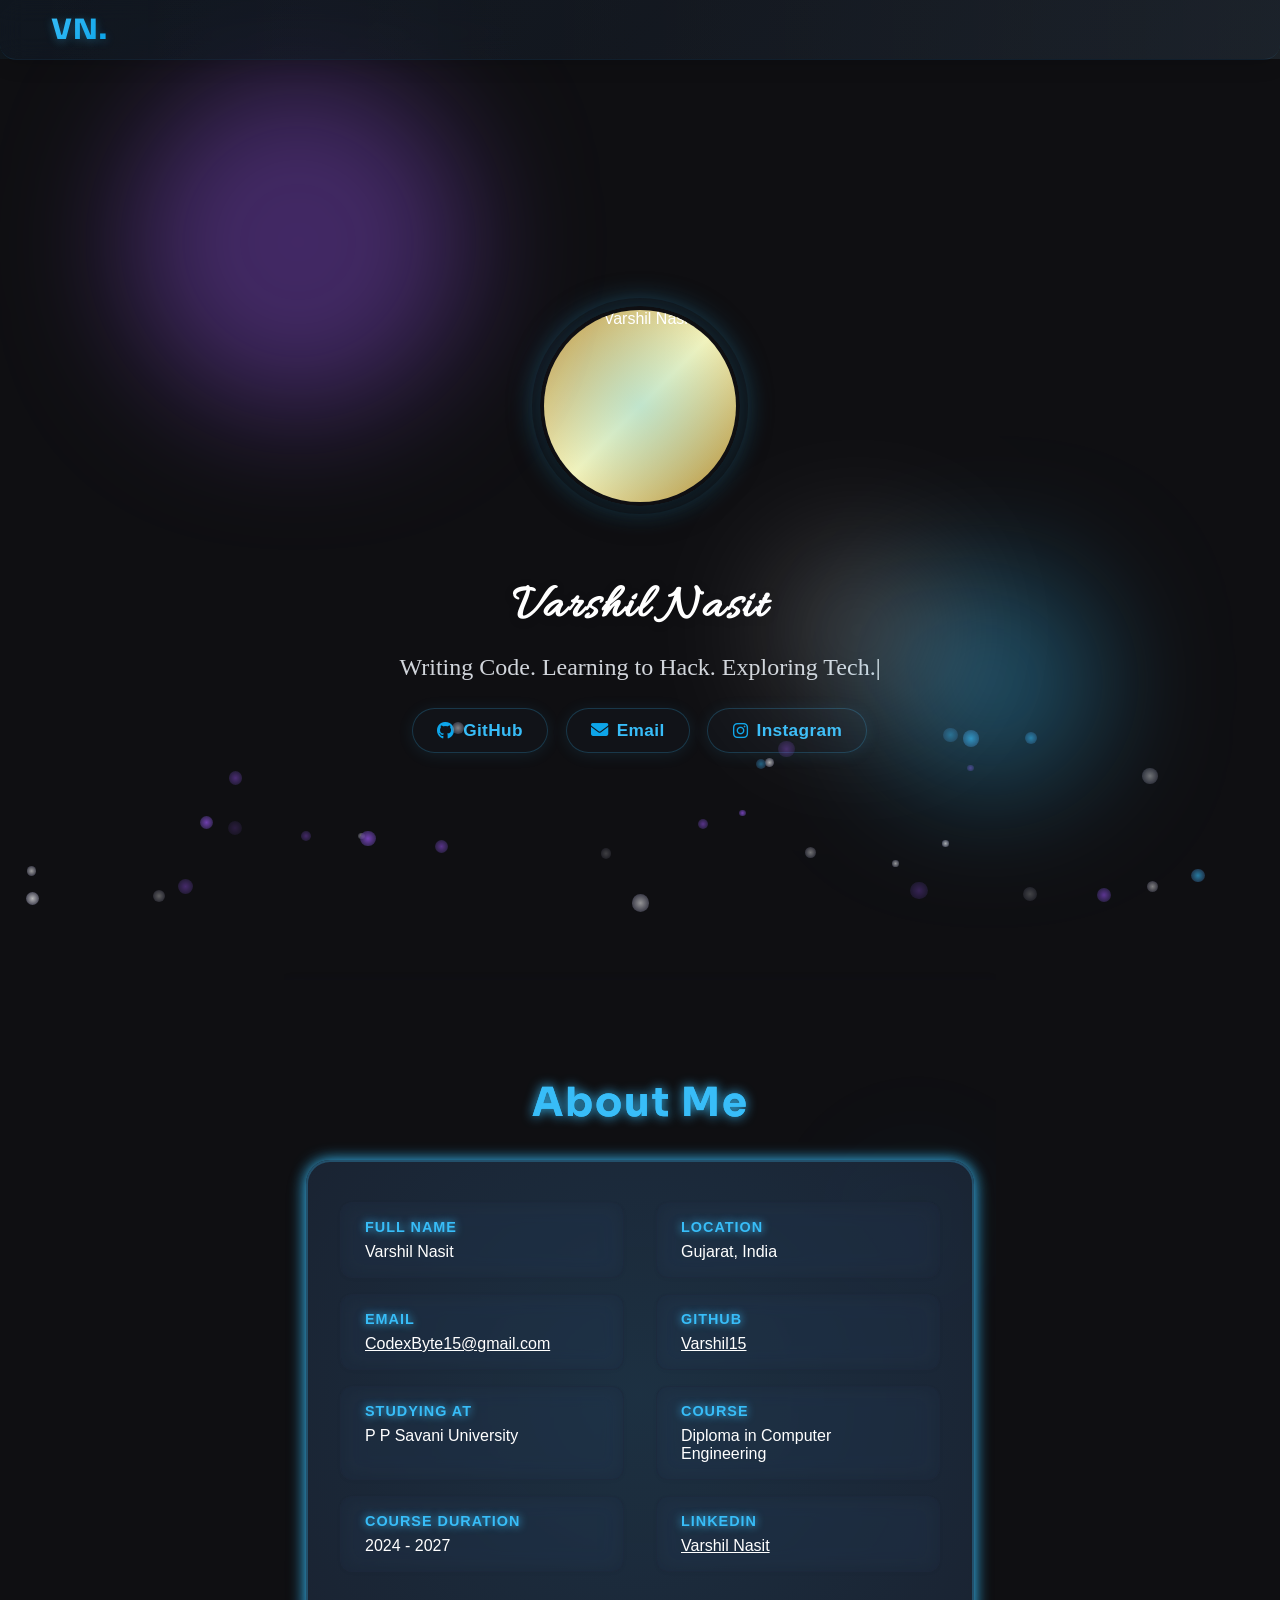
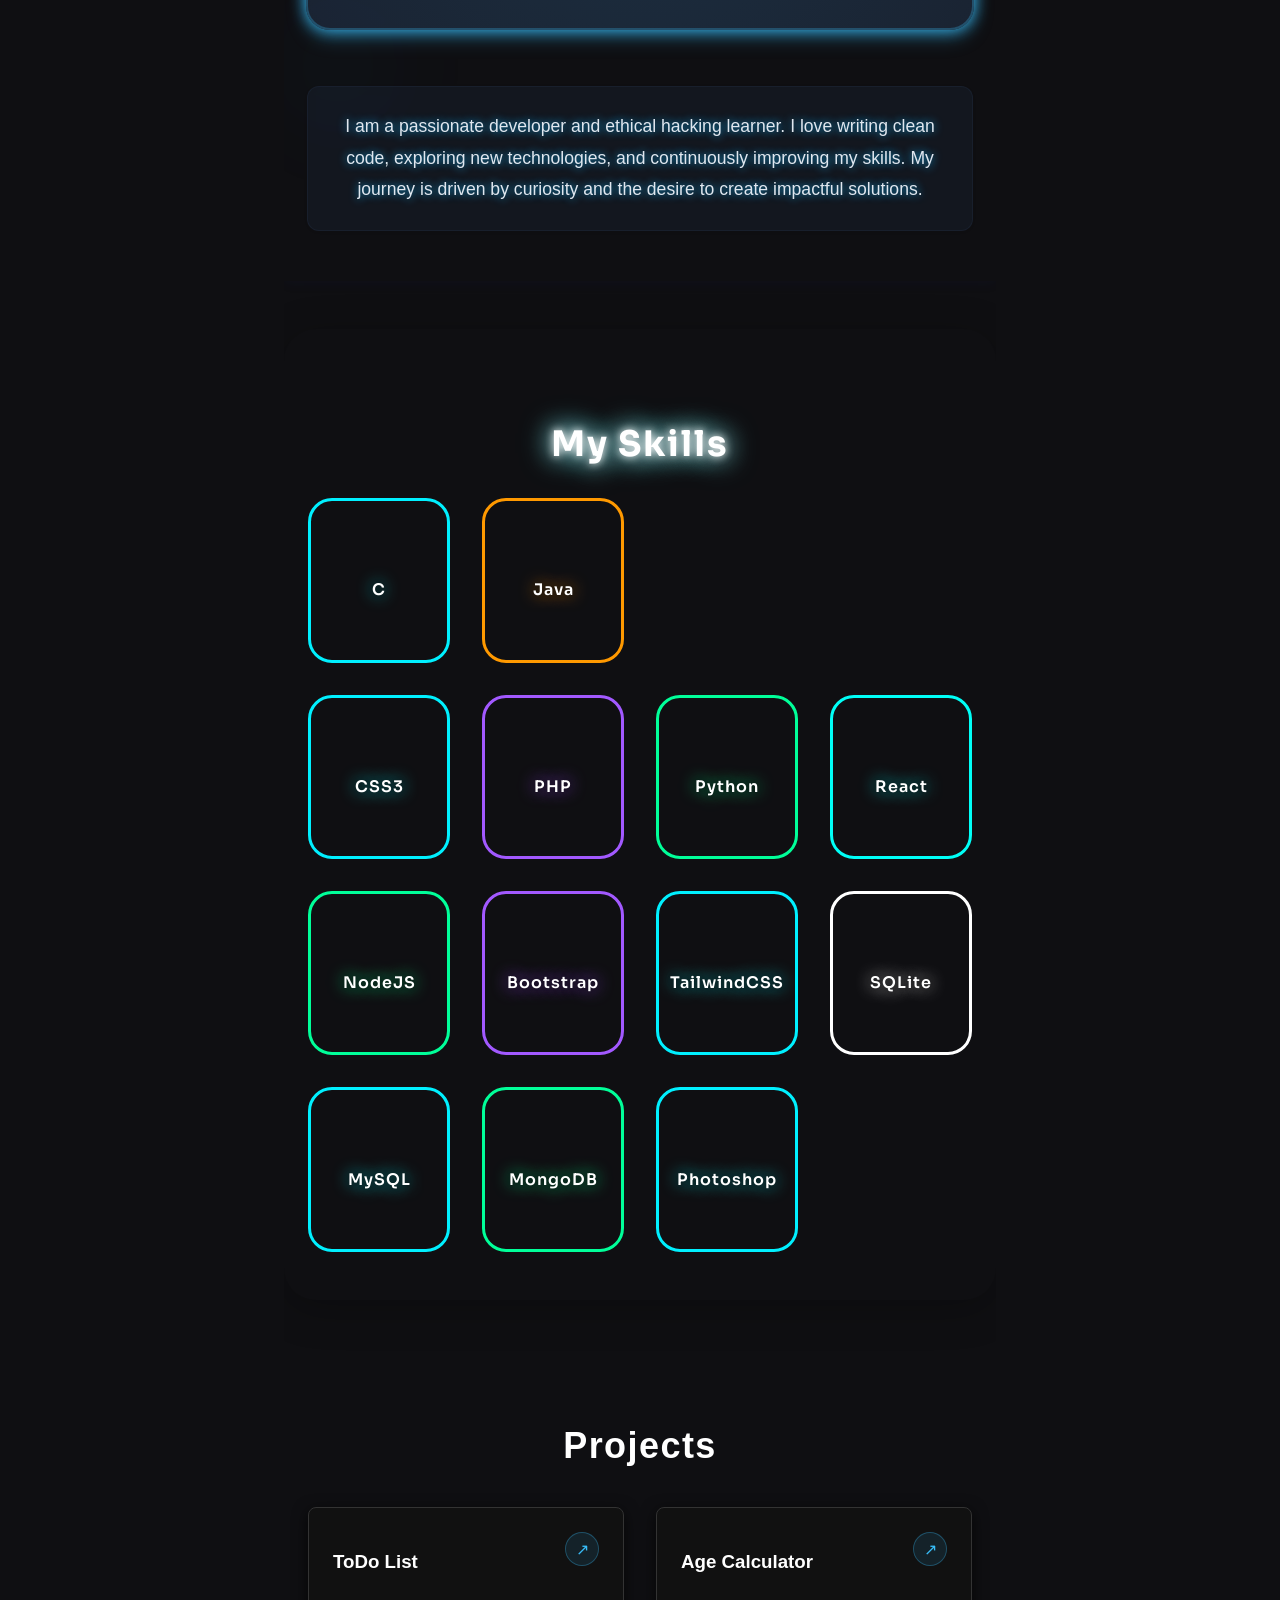
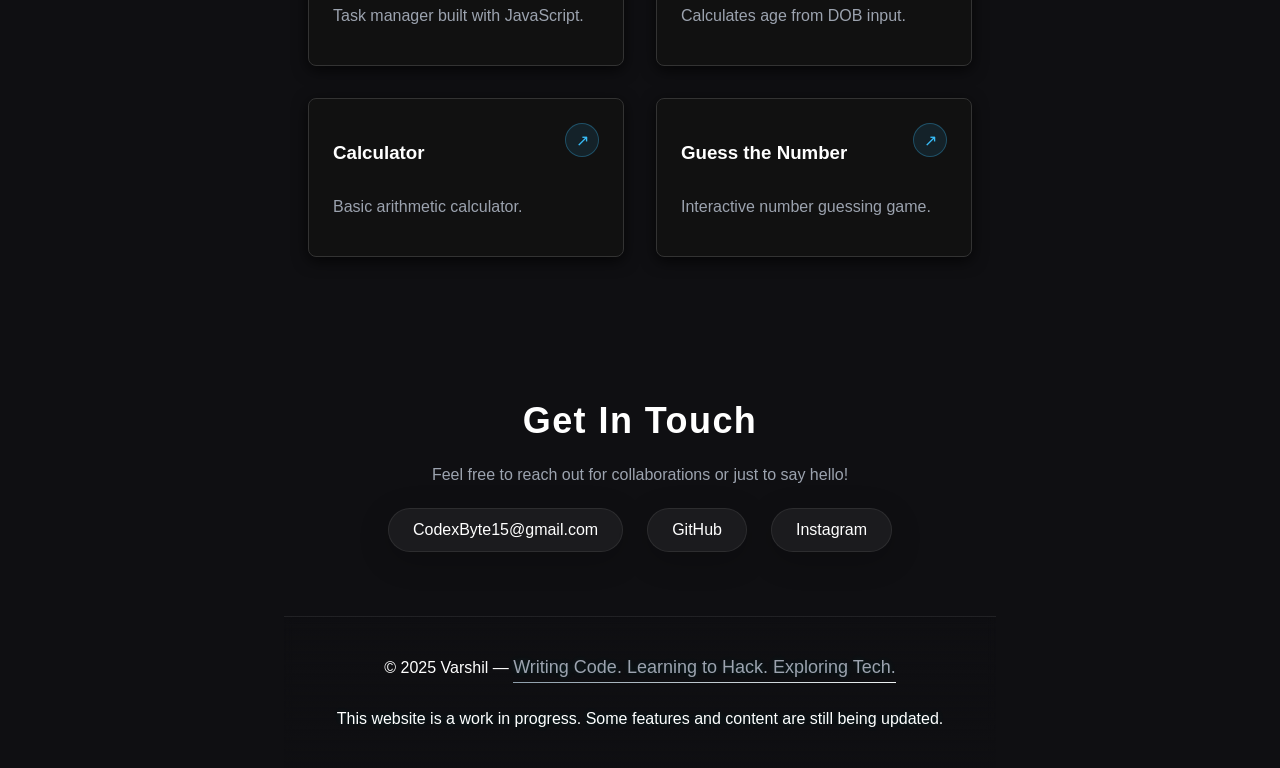
==== index.html @ f14b788e "update" ====
<!DOCTYPE html>
<html lang="en">
  <head>
    <meta charset="UTF-8" />
    <meta name="viewport" content="width=device-width, initial-scale=1" />
    <meta property="og:title" content="Varshil Nasit | Portfolio" />
    <meta property="og:site_name" content="Varshil Nasit" />
    <meta name="twitter:title" content="Varshil Nasit | Portfolio" />
    <meta
      name="description"
      content="Hi, I'm Varshil Nasit — a web developer and ethical hacking learner. Check out my portfolio and projects."
    />
    <meta
      name="keywords"
      content="Varshil Nasit, Varshil, Web Developer, Portfolio, India, Ethical Hacker, Gujarat, PPSU"
    />

    <title>VarshilNasit | Portfolio</title>
    <link rel="icon" href="/favicon.ico" type="image/x-icon" />

    <!-- <link rel="icon" type="image/png" href="/favicon-96x96.png" sizes="96x96" />
<link rel="icon" type="image/svg+xml" href="/favicon.svg" />
<link rel="shortcut icon" href="/favicon.ico" />
<link rel="apple-touch-icon" sizes="180x180" href="/apple-touch-icon.png" />
<meta name="apple-mobile-web-app-title" content="Varshil nasit" /> -->
    <link rel="manifest" href="/site.webmanifest" />

    <!-- <link rel="icon" href="V.__8_-removebg-preview.png" type="image/x-icon" /> -->
    <!-- Tailwind CDN -->
    <!-- <script src="https://cdn.tailwindcss.com"></script> -->

    <!-- Google Font JetBrains Mono & Sora -->
    <link
      href="https://fonts.googleapis.com/css2?family=JetBrains+Mono&family=Sora:wght@400;600;700&display=swap"
      rel="stylesheet"
    />
    <link
      href="https://fonts.googleapis.com/css2?family=Edu+QLD+Hand:wght@400;700&display=swap"
      rel="stylesheet"
    />
    <link
      href="https://fonts.googleapis.com/css2?family=Allura&display=swap"
      rel="stylesheet"
    />


    <!-- Custom CSS -->
    <link rel="stylesheet" href="style.css" />
    <link rel="stylesheet" href="css/nav-fix.css" />
    <link rel="stylesheet" href="css/scroll-fix.css" />
    <!-- Devicon & FontAwesome CDN for skill icons -->
    <link
      rel="stylesheet"
      href="https://cdn.jsdelivr.net/gh/devicons/devicon@v2.16.0/devicon.min.css"
    />

    
    <link
      rel="stylesheet"
      href="https://cdnjs.cloudflare.com/ajax/libs/font-awesome/6.5.0/css/all.min.css"
    />
  </head>
  <body>
    <div class="page-content" id="page-content">
      
      <nav class="nav-main">
        <span class="nav-brand">VN.</span>
        <!-- <button
          id="theme-toggle"
          aria-label="Toggle dark/light mode"
          class="theme-toggle-btn"
        >
          <span id="theme-toggle-icon" class="theme-toggle-icon">🌙</span>
        </button> -->
      </nav>
      <!-- HERO -->

      <section id="hero" class="hero-section">
        <img
          src="https://avatars.githubusercontent.com/u/191494718?v=4"
          alt="Varshil Nasit"
          class="hero-img"
          loading="lazy"
        />
        <h1 class="hero-title">Varshil Nasit</h1>
        <p id="typing-text" class="hero-typing typing"></p>
        <div class="hero-socials">
          <a
            href="https://github.com/Varshil15"
            target="_blank"
            class="hero-link"
            ><i class="fab fa-github"></i>GitHub</a
          >
          <a href="mailto:CodexByte15@gmail.com" class="hero-link"
            ><i class="fas fa-envelope"></i>Email</a
          >
          <a
            href="https://instagram.com/Varshil_nasit"
            target="_blank"
            class="hero-link"
            ><i class="fab fa-instagram"></i>Instagram</a
          >
        </div>
      </section>
      <!-- ABOUT -->
      <section id="about" class="about-section" data-animate>
        <h2 class="about-title" data-animate>About Me</h2>
        <div class="about-card" data-animate>
          <div class="about-grid">
            <div><span class="about-label">Full Name</span> Varshil Nasit</div>
            <div><span class="about-label">Location</span> Gujarat, India</div>
          </div>
          <div class="about-grid">
            <div>
              <span class="about-label">Email</span>
              <a href="mailto:CodexByte15@gmail.com" class="about-link"
                >CodexByte15@gmail.com</a
              >
            </div>
            <div>
              <span class="about-label">GitHub</span>
              <a
                href="https://github.com/Varshil15"
                target="_blank"
                class="about-link"
                >Varshil15</a
              >
            </div>
          </div>
          <div class="about-grid">
            <div>
              <span class="about-label">Studying at</span> P P Savani University
            </div>
            <div>
              <span class="about-label">Course</span> Diploma in Computer
              Engineering
            </div>
          </div>
          <div class="about-grid">
            <div>
              <span class="about-label">Course Duration</span> 2024 - 2027
            </div>
            <div>
              <span class="about-label">LinkedIn</span>
              <a
                href="https://www.linkedin.com/in/varshil-nasit-ab910b343/"
                target="_blank"
                class="about-link"
                >Varshil Nasit</a
              >
            </div>
          </div>
        </div>
        <p class="about-desc" data-animate>
          I am a passionate developer and ethical hacking learner. I love
          writing clean code, exploring new technologies, and continuously
          improving my skills. My journey is driven by curiosity and the desire
          to create impactful solutions.
        </p>
      </section>

      <!-- MY SKILLS MODERN SECTION -->

      <section class="skills-modern-section" data-animate>
        <h2 class="skills-modern-title" data-animate>My Skills</h2>
        <div class="skills-modern-grid">
          <!-- C -->
          <div class="skill-modern-card neon-blue no-bg">
            <div class="skill-modern-icon big-icon">
              <i class="devicon-c-plain colored" title="C"></i>
            </div>
            <span class="skill-modern-label big-label">C</span>
          </div>
          <!-- Java -->
          <div class="skill-modern-card neon-orange no-bg">
            <div class="skill-modern-icon big-icon">
              <i class="devicon-java-plain colored" title="Java"></i>
            </div>
            <span class="skill-modern-label big-label">Java</span>
          </div>
          <!-- JavaScript -->
          <div class="skill-modern-card neon-yellow no-bg">
            <div class="skill-modern-icon big-icon">
              <i
                class="devicon-javascript-plain colored"
                title="JavaScript"
              ></i>
            </div>
            <span class="skill-modern-label big-label">JavaScript</span>
          </div>
          <!-- HTML5 -->
          <div class="skill-modern-card neon-red no-bg">
            <div class="skill-modern-icon big-icon">
              <i class="devicon-html5-plain colored" title="HTML5"></i>
            </div>
            <span class="skill-modern-label big-label">HTML5</span>
          </div>
          <!-- CSS3 -->
          <div class="skill-modern-card neon-blue no-bg">
            <div class="skill-modern-icon big-icon">
              <i class="devicon-css3-plain colored" title="CSS3"></i>
            </div>
            <span class="skill-modern-label big-label">CSS3</span>
          </div>
          <!-- PHP -->
          <div class="skill-modern-card neon-purple no-bg">
            <div class="skill-modern-icon big-icon">
              <i class="devicon-php-plain colored" title="PHP"></i>
            </div>
            <span class="skill-modern-label big-label">PHP</span>
          </div>
          <!-- Python -->
          <div class="skill-modern-card neon-green no-bg">
            <div class="skill-modern-icon big-icon">
              <i class="devicon-python-plain colored" title="Python"></i>
            </div>
            <span class="skill-modern-label big-label">Python</span>
          </div>
          <!-- React -->
          <div class="skill-modern-card neon-cyan no-bg">
            <div class="skill-modern-icon big-icon">
              <i class="devicon-react-original colored" title="React"></i>
            </div>
            <span class="skill-modern-label big-label">React</span>
          </div>
          <!-- NodeJS -->
          <div class="skill-modern-card neon-green no-bg">
            <div class="skill-modern-icon big-icon">
              <i class="devicon-nodejs-plain colored" title="NodeJS"></i>
            </div>
            <span class="skill-modern-label big-label">NodeJS</span>
          </div>
          <!-- Bootstrap -->
          <div class="skill-modern-card neon-purple no-bg">
            <div class="skill-modern-icon big-icon">
              <i class="devicon-bootstrap-plain colored" title="Bootstrap"></i>
            </div>
            <span class="skill-modern-label big-label">Bootstrap</span>
          </div>
          <!-- TailwindCSS -->
          <div class="skill-modern-card neon-blue no-bg">
            <div class="skill-modern-icon big-icon">
              <i
                class="devicon-tailwindcss-plain colored"
                title="TailwindCSS"
              ></i>
            </div>
            <span class="skill-modern-label big-label">TailwindCSS</span>
          </div>
          <!-- SQLite -->
          <div class="skill-modern-card neon-white no-bg">
            <div class="skill-modern-icon big-icon">
              <i class="devicon-sqlite-plain colored" title="SQLite"></i>
            </div>
            <span class="skill-modern-label big-label">SQLite</span>
          </div>
          <!-- MySQL -->
          <div class="skill-modern-card neon-blue no-bg">
            <div class="skill-modern-icon big-icon">
              <i class="devicon-mysql-plain colored" title="MySQL"></i>
            </div>
            <span class="skill-modern-label big-label">MySQL</span>
          </div>
          <!-- MongoDB -->
          <div class="skill-modern-card neon-green no-bg">
            <div class="skill-modern-icon big-icon">
              <i class="devicon-mongodb-plain colored" title="MongoDB"></i>
            </div>
            <span class="skill-modern-label big-label">MongoDB</span>
          </div>
          <!-- Photoshop -->
          <div class="skill-modern-card neon-blue no-bg">
            <div class="skill-modern-icon big-icon">
              <i class="devicon-photoshop-plain colored" title="Photoshop"></i>
            </div>
            <span class="skill-modern-label big-label">Photoshop</span>
          </div>
        </div>
      </section>

      <!-- PROJECTS -->
      <section id="projects" class="projects-section" data-animate>
        <h2 class="projects-title" data-animate>Projects</h2>
        <div class="projects-grid">
          <a
            href="https://varshil15.github.io/ToDo_List/"
            target="_blank"
            class="project-card"
            data-animate
          >
            <div class="project-card-header">
              <h3 class="project-title">ToDo List</h3>
              <div class="project-logo">↗</div>
            </div>
            
            <p class="project-desc">Task manager built with JavaScript.</p>
          </a>
          <a
            href="https://varshil15.github.io/Age_calculator/"
            target="_blank"
            class="project-card"
            data-animate
          >
            <div class="project-card-header">
              <h3 class="project-title">Age Calculator</h3>
              <div class="project-logo">↗</div>
            </div>
            <p class="project-desc">Calculates age from DOB input.</p>
          </a>
          <a
            href="https://varshil15.github.io/calculator/"
            target="_blank"
            class="project-card"
            data-animate
          >
            <div class="project-card-header">
              <h3 class="project-title">Calculator</h3>
              <div class="project-logo">↗</div>
            </div>
            <p class="project-desc">Basic arithmetic calculator.</p>
          </a>
          <a
            href="https://varshil15.github.io/Guess-the-Number/"
            target="_blank"
            class="project-card"
            data-animate
          >
            <div class="project-card-header">
              <h3 class="project-title">Guess the Number</h3>
              <div class="project-logo">↗</div>
            </div>
            <p class="project-desc">Interactive number guessing game.</p>
          </a>
        </div>
      </section>

      <!-- CONTACT -->
      <section id="contact" class="contact-section" data-animate>
        <h2 class="contact-title" data-animate>Get In Touch</h2>
        <p class="contact-desc" data-animate>
          Feel free to reach out for collaborations or just to say hello!
        </p>
        <div class="contact-links" data-animate>
          <a href="mailto:CodexByte15@gmail.com" class="contact-link"
            >CodexByte15@gmail.com</a
          >
          <a
            href="https://github.com/Varshil15"
            target="_blank"
            class="contact-link"
            >GitHub</a
          >
          <a
            href="https://instagram.com/Varshil_nasit"
            target="_blank"
            class="contact-link"
            >Instagram</a
          >
        </div>
      </section>

      <footer class="site-footer">
        © 2025 Varshil —
        <span class="footer-slogan"
          >Writing Code. Learning to Hack. Exploring Tech.</span
        ><br />
        <span class="footer-update"
          >This website is a work in progress. Some features and content are
          still being updated.</span
        >
      </footer>
      <script src="script.js"></script>
      <script src="smooth-scroll.js"></script>
      <script src="scroll-animate.js"></script>
      <script src="loader.js"></script>
      <script src="theme-switcher.js"></script>
      <script src="mobile-nav.js"></script>
      <script>
        document.addEventListener("DOMContentLoaded", function () {
          if (typeof SmoothScroll !== "undefined") {
            new SmoothScroll('a[href*="#"]', {
              speed: 600,
              speedAsDuration: true,
              easing: "easeInOutCubic",
              updateURL: false,
              offset: 0,
            });
          }
        });
      </script>
      <div class="particles"></div>
      <div class="blurred-circles">
        <div class="circle circle1"></div>
        <div class="circle circle2"></div>
        <div class="circle circle3"></div>
      </div>
      <script src="particles.js"></script>
    </div>
  </body>
</html>
---- style.css ----
html {
  scroll-behavior: smooth;
}

body,
html {
  font-family: "Sora", "JetBrains Mono", monospace, sans-serif;
  color: #fff;
  background: var(--color-bg);
  background-image: radial-gradient(
      rgba(56, 189, 248, 0.03) 1px,
      transparent 1px
    ),
    radial-gradient(rgba(56, 189, 248, 0.02) 1px, transparent 1px);
  background-size: 38px 38px;
  background-position: 0 0, 19px 19px;
  position: relative;
}

.edu-hand {
  font-family: "Edu QLD Hand", cursive !important;
}
.allura {
  font-family: "Allura", cursive !important;
}

/* Typing cursor animation */
.typing::after {
  content: "|";
  animation: blink 0.7s infinite;
  color: #fff;
}

@keyframes blink {
  0%,
  100% {
    opacity: 1;
  }
  50% {
    opacity: 0;
  }
}

/* Project cards */
.project-card {
  background-color: var(--color-card);
  padding: 1.5rem;
  border-radius: 0.75rem;
  transition: all 0.3s cubic-bezier(0.4, 0, 0.2, 1);
  box-shadow: var(--premium-shadow);
  cursor: pointer;
  text-decoration: none;
  color: inherit;
  border: var(--premium-border);
  display: block;
  position: relative;
  overflow: hidden;
  backdrop-filter: blur(5px);
}

.project-card::before {
  content: "";
  position: absolute;
  top: 0;
  left: -100%;
  width: 100%;
  height: 100%;
  background: linear-gradient(
    90deg,
    transparent,
    rgba(255, 255, 255, 0.05),
    transparent
  );
  transition: all 0.6s;
}

.project-card:hover {
  background-color: rgba(40, 40, 50, 0.5);
  color: #fff;
  box-shadow: 0 15px 30px rgba(0, 0, 0, 0.3);
  transform: translateY(-5px);
  border: 1px solid rgba(56, 189, 248, 0.2);
  z-index: 2;
}

.project-card:hover::before {
  left: 100%;
}
@media (max-width: 768px) {
  .project-card:hover {
    left: auto;
    transform: none !important;
  }
}

/* Zoom-in hover effect for links and interactive elements */
a,
.project-card,
#theme-toggle {
  transition: transform 0.18s cubic-bezier(0.4, 0, 0.2, 1),
    box-shadow 0.18s cubic-bezier(0.4, 0, 0.2, 1);
}
a:hover,
.project-card:hover,
#theme-toggle:hover {
  transform: scale(1.08);
  box-shadow: 0 4px 16px 0 rgba(56, 189, 248, 0.1);
  z-index: 2;
}

/* Prevent zoom on nav-brand */
.nav-brand:hover {
  transform: none !important;
  box-shadow: none !important;
}

.nav-brand {
  font-weight: 700;
  font-size: 1.5rem;
  background: var(--gold-gradient);
  -webkit-background-clip: text;
  background-clip: text;
  -webkit-text-fill-color: transparent;
  background-size: 200% auto;
  animation: gradient-text 4s ease infinite;
}

@keyframes gradient-text {
  0% {
    background-position: 0% 50%;
  }
  50% {
    background-position: 100% 50%;
  }
  100% {
    background-position: 0% 50%;
  }
}

/* --- Modern Glassmorphism Nav Bar --- */
.nav-main {
  position: fixed;
  top: 0;
  left: 0;
  width: 100vw;
  display: flex;
  align-items: center;
  justify-content: flex-start;
  padding: 0.7rem 2.2rem 0.7rem 1.2rem;
  z-index: 100;
  border-bottom: 1.5px solid rgba(56, 189, 248, 0.13);
  box-shadow: 0 8px 32px 0 rgba(14,165,233,0.10), 0 1.5px 0 0 rgba(255,255,255,0.08) inset;
  backdrop-filter: blur(18px) saturate(160%);
  -webkit-backdrop-filter: blur(18px) saturate(160%);
  background: linear-gradient(120deg, rgba(30,41,59,0.82) 60%, rgba(14,165,233,0.10) 100%);
  border-radius: 0 0 1.2rem 1.2rem;
  margin: 0 !important;
  gap: 1.5rem;
  transition: background 0.3s, box-shadow 0.3s;
}
body.light .nav-main {
  background: linear-gradient(120deg, rgba(255,255,255,0.92) 60%, rgba(186,230,253,0.18) 100%);
  border-bottom: 1.5px solid #bae6fd;
  box-shadow: 0 8px 32px 0 rgba(186,230,253,0.10), 0 1.5px 0 0 #e0f2fe inset;
}
.nav-brand {
  font-weight: 800;
  font-size: 1.6rem;
  background: var(--gold-gradient);
  -webkit-background-clip: text;
  background-clip: text;
  -webkit-text-fill-color: transparent;
  background-size: 200% auto;
  animation: gradient-text 4s ease infinite;
  letter-spacing: 0.05em;
  font-family: "Sora", "JetBrains Mono", monospace, sans-serif;
  margin-left: 0.2rem;
  user-select: none;
}
.theme-toggle-btn {
  margin-left: auto;
  margin-right: 0.2rem;
  padding: 0.5rem 1.2rem;
  border-radius: 0.7rem;
  outline: none;
  background: rgba(56,189,248,0.13);
  color: var(--color-accent);
  border: 1.5px solid rgba(56,189,248,0.18);
  font-size: 1.15rem;
  font-weight: 600;
  box-shadow: 0 2px 8px 0 rgba(56,189,248,0.08);
  transition: background 0.2s, color 0.2s, box-shadow 0.2s;
  cursor: pointer;
}
.theme-toggle-btn:hover {
  background: rgba(56,189,248,0.22);
  color: #fff;
  box-shadow: 0 4px 16px 0 rgba(56,189,248,0.13);
}
body.light .theme-toggle-btn {
  background: rgba(186,230,253,0.18);
  color: #0ea5e9;
  border: 1.5px solid #bae6fd;
}
body.light .theme-toggle-btn:hover {
  background: #e0f2fe;
  color: #0284c7;
}
@media (max-width: 768px) {
  .nav-main {
    flex-direction: column;
    align-items: flex-start;
    gap: 0.5rem;
    padding: 0.7rem 0.5rem 0.7rem 0.5rem;
    border-radius: 0 0 1rem 1rem;
  }
  .nav-brand {
    margin-bottom: 0.5rem;
    margin-left: 0;
  }
  .theme-toggle-btn {
    margin-left: 0;
    width: 100%;
    text-align: center;
  }
}

/* Enhanced liquid glass effect for navbar */
nav {
  position: fixed;
  top: 0;
  left: 0;
  width: 100vw;
  border-radius: 0;
  border-bottom: 1px solid rgba(56, 189, 248, 0.15);
  box-shadow: 0 4px 20px rgba(0, 0, 0, 0.2);
  z-index: 50;
  backdrop-filter: blur(15px);
  background: rgba(15, 15, 22, 0.65);
  margin-top: 0 !important;
}

body {
  padding-top: 60px; /* prevent content from hiding under sticky nav */
}

nav .max-w-6xl {
  width: 100%;
  padding: 0;
  margin: 0;
  display: flex;
  justify-content: space-between;
  align-items: center;
  height: 100%;
}

/* Glass overlay effect */
nav::before {
  content: "";
  position: absolute;
  top: 0;
  left: 0;
  right: 0;
  bottom: 0;
  background: linear-gradient(
    135deg,
    rgba(56, 189, 248, 0.05) 0%,
    rgba(14, 165, 233, 0.03) 50%,
    rgba(56, 189, 248, 0.05) 100%
  );
  pointer-events: none;
  z-index: -1;
}

/* Light mode glass effect */
body.light nav,
html.light nav {
  background: rgba(248, 250, 252, 0.1);
  backdrop-filter: blur(20px) saturate(180%);
  -webkit-backdrop-filter: blur(20px) saturate(180%);
  border-bottom: 1px solid rgba(0, 0, 0, 0.125);
  box-shadow: 0 8px 32px 0 rgba(0, 0, 0, 0.1),
    inset 0 1px 0 0 rgba(255, 255, 255, 0.8);
}

body.light nav::before,
html.light nav::before {
  background: linear-gradient(
    135deg,
    rgba(255, 255, 255, 0.6) 0%,
    rgba(255, 255, 255, 0.3) 50%,
    rgba(255, 255, 255, 0.6) 100%
  );
}

/* Enhanced frosted glass animation on scroll */
@keyframes navGlassShimmer {
  0% {
    background-position: -200% 0;
  }
  100% {
    background-position: 200% 0;
  }
}

nav::after {
  content: "";
  position: absolute;
  top: 0;
  left: 0;
  right: 0;
  bottom: 0;
  background: linear-gradient(
    90deg,
    transparent,
    rgba(255, 255, 255, 0.05),
    transparent
  );
  background-size: 200% 100%;
  animation: navGlassShimmer 3s infinite;
  pointer-events: none;
  z-index: -1;
}

/* Enhanced summon/fade-in-up animation */
[data-animate] {
  opacity: 0;
  transform: translateY(40px) scale(0.96);
  transition: opacity 0.8s cubic-bezier(0.4, 0, 0.2, 1),
    transform 0.8s cubic-bezier(0.4, 0, 0.2, 1);
  will-change: opacity, transform;
}
.fade-in-up {
  opacity: 1 !important;
  transform: translateY(0) scale(1) !important;
}

/* Loading Animations */
@keyframes fadeIn {
  from {
    opacity: 0;
  }
  to {
    opacity: 1;
  }
}

@keyframes slideInFromLeft {
  from {
    transform: translateX(-60px);
    opacity: 0;
  }
  to {
    transform: translateX(0);
    opacity: 1;
  }
}

@keyframes slideInFromRight {
  from {
    transform: translateX(60px);
    opacity: 0;
  }
  to {
    transform: translateX(0);
    opacity: 1;
  }
}

@keyframes scaleIn {
  from {
    transform: scale(0.8);
    opacity: 0;
  }
  to {
    transform: scale(1);
    opacity: 1;
  }
}

@keyframes bounceIn {
  0% {
    transform: scale(0.3);
    opacity: 0;
  }
  40% {
    transform: scale(1.1);
    opacity: 1;
  }
  60% {
    transform: scale(0.9);
  }
  100% {
    transform: scale(1);
  }
}

/* Animation classes */
.animate-fade-in {
  animation: fadeIn 1s forwards;
}

.animate-slide-left {
  animation: slideInFromLeft 1s forwards;
}

.animate-slide-right {
  animation: slideInFromRight 1s forwards;
}

.animate-scale-in {
  animation: scaleIn 0.8s forwards;
}

.animate-bounce-in {
  animation: bounceIn 1s forwards;
}

/* Animation delays */
.delay-100 {
  animation-delay: 100ms;
}
.delay-200 {
  animation-delay: 200ms;
}
.delay-300 {
  animation-delay: 300ms;
}
.delay-400 {
  animation-delay: 400ms;
}
.delay-500 {
  animation-delay: 500ms;
}
.delay-600 {
  animation-delay: 600ms;
}
.delay-700 {
  animation-delay: 700ms;
}
.delay-800 {
  animation-delay: 800ms;
}

/* Loader styles */
.loader-overlay {
  position: fixed;
  z-index: 9999;
  top: 0;
  left: 0;
  width: 100vw;
  height: 100vh;
  background: #18181b;
  display: flex;
  align-items: center;
  justify-content: center;
  transition: opacity 0.4s;
}
.loader-center {
  text-align: center;
}
.loader-spinner {
  display: inline-block;
  width: 48px;
  height: 48px;
  border: 4px solid #38bdf8;
  border-top: 4px solid transparent;
  border-radius: 50%;
  animation: spin 1s linear infinite;
  margin-bottom: 1.5rem;
}
.loader-text {
  display: block;
  color: #fff;
  font-size: 1.25rem;
  letter-spacing: 0.1em;
}
@keyframes spin {
  0% {
    transform: rotate(0deg);
  }
  100% {
    transform: rotate(360deg);
  }
}

/* Light/Dark mode support */
:root {
  --color-bg: #0f0f12;
  --color-bg-light: #f8fafc;
  --color-text: #fff;
  --color-text-light: #18181b;
  --color-card: #1e1e24;
  --color-card-light: #fff;
  --color-link: #38bdf8;
  --color-link-hover: #0ea5e9;
  --color-accent: #38bdf8;
  --color-accent-light: #0ea5e9;
  --color-nav-light: #0ea5e9;
  --color-project-light: #e0e7ef;

  /* Premium Design Variables */
  --gold-gradient: linear-gradient(
    135deg,
    #bf953f,
    #fcf6ba,
    #b38728,
    #fbf5b7,
    #aa771c
  );
  --silver-gradient: linear-gradient(135deg, #8e9eab, #eef2f3, #8e9eab);
  --glass-bg: rgba(255, 255, 255, 0.05);
  --premium-shadow: 0 8px 32px rgba(0, 0, 0, 0.2);
  --premium-border: 1px solid rgba(255, 255, 255, 0.08);
}
body,
html {
  background: var(--color-bg);
  color: var(--color-text);
  background-image: radial-gradient(
      rgba(56, 189, 248, 0.03) 1px,
      transparent 1px
    ),
    radial-gradient(rgba(56, 189, 248, 0.02) 1px, transparent 1px);
  background-size: 38px 38px;
  background-position: 0 0, 19px 19px;
  position: relative;
}
.dark body,
.dark html {
  background: var(--color-bg);
  color: var(--color-text);
}
body.light,
html.light,
:root.light body,
:root.light html {
  background: var(--color-bg-light);
  color: var(--color-text-light);
}

/* Card backgrounds */
.bg-gray-800 {
  background-color: var(--color-card) !important;
}
.dark .bg-gray-800 {
  background-color: var(--color-card) !important;
}
body.light .bg-gray-800,
html.light .bg-gray-800 {
  background-color: var(--color-card-light) !important;
}

/* Text color overrides for light mode */
body.light .text-white,
html.light .text-white {
  color: var(--color-text-light) !important;
}
body.light .text-gray-400,
html.light .text-gray-400 {
  color: #444 !important;
}
body.light .text-gray-500,
html.light .text-gray-500 {
  color: #666 !important;
}
body.light .text-yellow-400,
html.light .text-yellow-400 {
  color: #b45309 !important;
}

/* Link color for light mode */
body.light a,
html.light a {
  color: var(--color-link);
}
body.light a:hover,
html.light a:hover {
  color: var(--color-link-hover);
}

/* Button for theme toggle */
#theme-toggle {
  background: var(--color-card);
  color: var(--color-text);
}
body.light #theme-toggle,
html.light #theme-toggle {
  background: var(--color-card-light);
  color: var(--color-text-light);
}

/* Footer background for light mode */
body.light footer,
html.light footer {
  background: #f1f5f9 !important;
}
body.light .footer-slogan,
html.light .footer-slogan {
  color: #18181b !important;
}

/* Loader for light mode */
body.light .loader-overlay,
html.light .loader-overlay {
  background: #f8fafc;
}
body.light .loader-spinner,
html.light .loader-spinner {
  border: 4px solid #0ea5e9;
  border-top: 4px solid transparent;
}
body.light .loader-text,
html.light .loader-text {
  color: #18181b;
}

/* VN. nav brand color */
nav .nav-brand {
  color: var(--color-accent);
  transition: color 0.3s;
}
body.light nav .nav-brand,
html.light nav .nav-brand {
  color: var(--color-nav-light) !important;
}

/* Project card background for light mode */
.project-card {
  background: var(--color-card);
  transition: background 0.3s;
}
body.light .project-card,
html.light .project-card {
  background: var(--color-project-light) !important;
}

/* Remove wobble from hover, add .wobble class for click */
#theme-toggle.wobble {
  animation: wobble 0.5s;
}
@keyframes wobble {
  0% {
    transform: scale(1) rotate(0deg);
  }
  15% {
    transform: scale(1.1, 0.9) rotate(-8deg);
  }
  30% {
    transform: scale(0.95, 1.05) rotate(6deg);
  }
  45% {
    transform: scale(1.05, 0.95) rotate(-4deg);
  }
  60% {
    transform: scale(0.98, 1.02) rotate(2deg);
  }
  75% {
    transform: scale(1.02, 0.98) rotate(-1deg);
  }
  100% {
    transform: scale(1) rotate(0deg);
  }
}

/* Remove previous hover wobble if present */
#theme-toggle:hover {
  /* Only zoom, no wobble */
  transform: scale(1.08);
  box-shadow: 0 4px 16px 0 rgba(56, 189, 248, 0.1);
  z-index: 2;
}

/* Navigation (nav-main) */
.nav-main {
  position: fixed;
  top: 0;
  left: 0;
  width: 100vw;
  display: flex;
  align-items: center;
  justify-content: flex-start; /* Align nav content to the left */
  padding: 0.5rem 2rem 0.5rem 0;
  z-index: 50;
  border-bottom: 1px solid rgba(55, 65, 81, 0.3);
  box-shadow: 0 4px 24px 0 rgba(0, 0, 0, 0.15);
  backdrop-filter: blur(16px);
  background: rgba(30, 41, 59, 0.3);
  border-radius: 0 0 1rem 1rem;
  margin: 0 !important;
  gap: 1.5rem;
}
.nav-brand {
  font-size: 1.5rem;
  font-weight: 800;
  user-select: none;
  color: var(--color-accent);
  letter-spacing: 0.04em;
  font-family: "Sora", "JetBrains Mono", monospace, sans-serif;
  margin-left: 1.2rem;
}
.theme-toggle-btn {
  margin-left: auto;
  margin-right: 1.2rem;
  padding: 0.5rem 1.2rem;
  border-radius: 0.5rem;
  outline: none;
  background: #374151;
  color: #fff;
  border: none;
  transition: background 0.2s;
  cursor: pointer;
  font-size: 1.1rem;
}
.theme-toggle-btn:hover {
  background: #4b5563;
}
.theme-toggle-icon {
  display: inline-block;
  vertical-align: middle;
}
@media (max-width: 768px) {
  .nav-main {
    flex-direction: column;
    align-items: flex-start;
    justify-content: flex-start;
    gap: 0.5rem;
    padding: 0.5rem 0 0.5rem 0;
  }
  .nav-brand {
    margin-bottom: 0.5rem;
    margin-left: 0;
  }
  .theme-toggle-btn {
    margin-left: 0;
    width: 100%;
    text-align: center;
  }
}

/* Responsive nav bar for mobile */
.nav-main {
  display: flex;
  align-items: center;
  justify-content: space-between;
  padding: 0.75rem 2rem;
  position: fixed;
  top: 0;
  left: 0;
  width: 100vw;
  background: rgba(15, 15, 22, 0.65);
  border-bottom: 1px solid rgba(56, 189, 248, 0.1);
  z-index: 100;
  min-height: 60px;
  box-sizing: border-box;
  backdrop-filter: blur(12px);
  box-shadow: 0 4px 20px rgba(0, 0, 0, 0.15);
}

.nav-brand {
  font-size: 1.75rem;
  font-weight: 800;
  background: linear-gradient(135deg, #38bdf8, #0ea5e9, #38bdf8);
  -webkit-background-clip: text;
  background-clip: text;
  -webkit-text-fill-color: transparent;
  background-size: 200% auto;
  animation: gradient-text 4s ease infinite;
  letter-spacing: 0.04em;
  text-shadow: 0 2px 10px rgba(56, 189, 248, 0.3);
}

.theme-toggle-btn {
  background: rgba(56, 189, 248, 0.1);
  border: 1px solid rgba(56, 189, 248, 0.2);
  border-radius: 50%;
  width: 40px;
  height: 40px;
  display: flex;
  align-items: center;
  justify-content: center;
  cursor: pointer;
  transition: all 0.3s ease;
  color: #fff;
  font-size: 1.2rem;
  box-shadow: 0 2px 10px rgba(0, 0, 0, 0.1);
}

.theme-toggle-btn:hover {
  background: rgba(56, 189, 248, 0.2);
  box-shadow: 0 0 15px rgba(56, 189, 248, 0.2);
  transform: translateY(-2px);
}

@media (max-width: 600px) {
  .nav-main {
    padding: 0.5rem 1rem;
    min-height: 55px;
  }
  .nav-brand {
    font-size: 1.4rem;
  }
  .theme-toggle-btn {
    width: 34px;
    height: 34px;
    font-size: 1rem;
  }
}

/* Hero Section */
.hero-section {
  min-height: 100vh;
  display: flex;
  flex-direction: column;
  justify-content: center;
  align-items: center;
  text-align: center;
  padding-top: 5rem;
  padding-left: 1.5rem;
  padding-right: 1.5rem;
  max-width: 48rem;
  margin-left: auto;
  margin-right: auto;
  position: relative;
  overflow: hidden;
}

/* Enhanced background effects for hero section */
.hero-section::before {
  content: "";
  position: absolute;
  width: 400px;
  height: 400px;
  border-radius: 50%;
  background: radial-gradient(
    circle,
    rgba(56, 189, 248, 0.2) 0%,
    transparent 70%
  );
  filter: blur(40px);
  top: -150px;
  right: -150px;
  z-index: -1;
  animation: float 8s ease-in-out infinite alternate;
}

.hero-section::after {
  content: "";
  position: absolute;
  width: 350px;
  height: 350px;
  border-radius: 50%;
  background: radial-gradient(
    circle,
    rgba(14, 165, 233, 0.15) 0%,
    transparent 70%
  );
  filter: blur(40px);
  bottom: -100px;
  left: -100px;
  z-index: -1;
  animation: float 10s ease-in-out infinite alternate-reverse;
}

@keyframes float {
  0% {
    transform: translate(0, 0);
  }
  100% {
    transform: translate(20px, 20px);
  }
}

.hero-img {
  width: 12rem;
  height: 12rem;
  border-radius: 50%;
  margin-bottom: 2rem;
  object-fit: cover;
  /* Premium image styling with animated gradient border */
  border: 4px solid transparent;
  background-image: var(--gold-gradient);
  background-origin: border-box;
  background-clip: padding-box, border-box;
  background-size: 300% 100%;
  animation: gradient-shift 5s ease infinite;
  /* Enhanced 3D effect with shadow */
  box-shadow: 0 10px 30px rgba(0, 0, 0, 0.3), 0 0 0 8px rgba(15, 15, 18, 0.5),
    0 0 30px rgba(56, 189, 248, 0.5);
  /* Subtle hover animation */
  transition: all 0.5s cubic-bezier(0.175, 0.885, 0.32, 1.275);
  transform: translateY(0) scale(1);
  position: relative;
  z-index: 2;
}

/* Add a pulsing glow effect */
.hero-img::after {
  content: "";
  position: absolute;
  top: -20px;
  left: -20px;
  right: -20px;
  bottom: -20px;
  border-radius: 50%;
  background: radial-gradient(
    circle,
    rgba(56, 189, 248, 0.3) 0%,
    transparent 70%
  );
  z-index: -1;
  animation: pulse 3s ease-in-out infinite;
}

@keyframes pulse {
  0% {
    transform: scale(0.95);
    opacity: 0.5;
  }
  50% {
    transform: scale(1.05);
    opacity: 0.8;
  }
  100% {
    transform: scale(0.95);
    opacity: 0.5;
  }
}

/* Add hover effect to hero image */
.hero-section:hover .hero-img {
  transform: translateY(-10px) scale(1.05);
  box-shadow: 0 15px 40px rgba(0, 0, 0, 0.4), 0 0 0 8px rgba(15, 15, 18, 0.5),
    0 0 40px rgba(56, 189, 248, 0.6);
}
.hero-title {
  font-size: 3.75rem;
  font-weight: 800;
  margin-bottom: 1rem;
  letter-spacing: 0.04em;
  font-family: "Allura", cursive;
}

/* Premium hero title */
.hero-title {
  font-size: 3rem;
  font-weight: 700;
  margin-bottom: 0.5rem;
  position: relative;
  display: inline-block;
  text-shadow: 0 2px 10px rgba(0, 0, 0, 0.2);
}

.hero-title::after {
  content: "";
  position: absolute;
  width: 80px;
  height: 4px;
  /* background: var(--gold-gradient); */
  bottom: -10px;
  left: 50%;
  transform: translateX(-50%);
  border-radius: 2px;
  background-size: 200% 100%;
  /* animation: gradient-shift 3s ease infinite; */
}

.hero-typing {
  font-size: 1.5rem;
  color: #d1d5db;
  font-family: "Edu QLD Hand", cursive;
  max-width: 36rem;
  margin-top: 0.5rem;
  margin-bottom: 0.5rem;
}
.hero-socials {
  display: flex;
  gap: 1.1rem;
  justify-content: center;
  margin-top: 1.2rem;
}
.hero-link {
  display: inline-flex;
  align-items: center;
  gap: 0.5em;
  padding: 0.65em 1.4em;
  border-radius: 2em;
  font-weight: 600;
  font-size: 1.08rem;
  background: rgba(30, 41, 59, 0.18); /* semi-transparent glass effect */
  border: 1.5px solid rgba(56,189,248,0.22);
  backdrop-filter: blur(8px);
  -webkit-backdrop-filter: blur(8px);
  color: var(--color-accent);
  box-shadow: 0 2px 16px 0 rgba(56,189,248,0.10);
  transition: background 0.22s, transform 0.18s, box-shadow 0.18s, border 0.18s;
  text-decoration: none;
  position: relative;
  overflow: hidden;
  letter-spacing: 0.02em;
}
.hero-link:hover {
  background: rgba(56, 189, 248, 0.18);
  color: #fff;
  border: 1.5px solid var(--color-accent-light);
  box-shadow: 0 6px 24px 0 rgba(56,189,248,0.18);
}
.hero-link:active {
  background: rgba(255,255,255,0.75);
}
.hero-link i {
  color: #0ea5e9;
}

/* About Section */
.about-section {
  max-width: 64rem;
  margin-left: auto;
  margin-right: auto;
  padding-left: 1.5rem;
  padding-right: 1.5rem;
  padding-top: 4rem;
  padding-bottom: 4rem;
}
.about-title {
  font-size: 2.25rem;
  font-weight: 600;
  margin-bottom: 1.5rem;
  letter-spacing: 0.04em;
  text-align: center;
  color: #fff;
}
.about-card {
  background: rgba(39, 39, 42, 0.6);
  border-radius: 0.5rem;
  padding: 1.5rem;
  box-shadow: 0 4px 16px 0 rgba(0, 0, 0, 0.15);
  max-width: 48rem;
  margin-left: auto;
  margin-right: auto;
  margin-bottom: 1.5rem;
}
.about-card {
  background: var(--glass-bg);
  border-radius: 1rem;
  padding: 2rem;
  border: var(--premium-border);
  box-shadow: var(--premium-shadow);
  backdrop-filter: blur(10px);
  position: relative;
  overflow: hidden;

  
}
.about-card::before {
  content: "";
  position: absolute;
  top: -40%;
  left: -40%;
  width: 180%;
  height: 180%;
  background: radial-gradient(
    circle,
    rgba(56, 189, 248, 0.1) 0%,
    transparent 70%
  );
  z-index: 0;
  pointer-events: none;
}
.about-grid {
  display: grid;
  grid-template-columns: 1fr 1fr;
  gap: 1rem;
  margin-bottom: 0.5rem;
}
@media (max-width: 768px) {
  .about-grid {
    grid-template-columns: 1fr;
  }
}
.about-label {
  font-weight: 600;
  color: #38bdf8;
}
.about-label {
  color: #38bdf8;
  font-weight: 600;
  letter-spacing: 1px;
  text-shadow: 0 0 5px rgba(56, 189, 248, 0.5);
  display: block;
  margin-bottom: 0.5rem;
  position: relative;
  font-size: 0.9rem;
  text-transform: uppercase;
}
.about-link {
  text-decoration: underline;
  color: #38bdf8;
  transition: color 0.2s;
}
.about-link {
  position: relative;
  color: var(--color-accent);
  text-decoration: none;
  transition: all 0.3s;
  font-weight: 500;
  display: inline-block;
}

.about-link::after {
  content: "";
  position: absolute;
  width: 100%;
  height: 1px;
  background: var(--color-accent);
  bottom: -2px;
  left: 0;
  transform: scaleX(0);
  transform-origin: right;
  transition: transform 0.3s ease;
  box-shadow: 0 0 4px rgba(56, 189, 248, 0.5);
}

.about-link:hover {
  color: var(--color-accent-light);
  text-shadow: 0 0 8px rgba(56, 189, 248, 0.3);
}

.about-link:hover::after {
  transform: scaleX(1);
  transform-origin: left;
}
.about-desc {
  color: #9ca3af;
  font-size: 1.125rem;
  max-width: 700px;
  margin-left: auto;
  margin-right: auto;
  line-height: 1.8;
  text-align: center;
  background: rgba(30, 41, 59, 0.35);
  padding: 1.5rem 2rem;
  border-radius: 0.75rem;
  backdrop-filter: blur(10px);
  box-shadow: 0 1px 4px rgba(0, 0, 0, 0.03);
  border: 1px solid rgba(30, 41, 59, 0.5);
  transition: all 0.3s ease;
}

.about-desc:hover {
  background: rgba(30, 41, 59, 0.4);
  transform: translateY(-1px);
  border-color: rgba(30, 41, 59, 0.6);
}

/* Projects Section */
.projects-section {
  max-width: 80rem;
  margin-left: auto;
  margin-right: auto;
  padding-left: 1.5rem;
  padding-right: 1.5rem;
  padding-top: 3rem;
  padding-bottom: 3rem;
}
.projects-title {
  font-size: 2.25rem;
  font-weight: 600;
  margin-bottom: 2.5rem;
  letter-spacing: 0.04em;
  text-align: center;
  color: #fff;
}
.projects-grid {
  display: grid;
  grid-template-columns: 1fr 1fr;
  gap: 2rem;
}
@media (max-width: 900px) {
  .projects-grid {
    grid-template-columns: 1fr;
  }
}
.project-card {
  background: #111111;
  padding: 1.5rem;
  border-radius: 0.5rem;
  transition: background 0.3s, box-shadow 0.3s, z-index 0.3s,
    transform 0.18s cubic-bezier(0.4, 0, 0.2, 1);
  box-shadow: 0 4px 15px rgba(0, 0, 0, 0.7);
  cursor: pointer;
  text-decoration: none;
  color: inherit;
  border: 1px solid #333;
  display: block;
}
.project-card:hover {
  background: #222222;
  color: #ddd;
  box-shadow: 0 10px 25px rgba(255, 255, 255, 0.15);
  z-index: 2;
  position: static;
  left: auto;
  transform: none !important;
}
.project-card-header {
  display: flex;
  justify-content: space-between;
  align-items: flex-start;
  margin-bottom: 0.5rem;
}
.project-logo {
  width: 2rem;
  height: 2rem;
  background: rgba(56, 189, 248, 0.1);
  border: 1px solid rgba(56, 189, 248, 0.3);
  border-radius: 50%;
  display: flex;
  align-items: center;
  justify-content: center;
  font-size: 1rem;
  color: #38bdf8;
  transition: all 0.3s cubic-bezier(0.4, 0, 0.2, 1);
  flex-shrink: 0;
  margin-left: 1rem;
}
.project-card:hover .project-logo {
  transform: scale(1.2) translateY(-2px);
  background: rgba(56, 189, 248, 0.2);
  border-color: #38bdf8;
  box-shadow: 0 4px 12px rgba(56, 189, 248, 0.3);
  color: #0ea5e9;
}
.project-desc {
  color: #9ca3af;
}

/* Contact Section */
.contact-section {
  max-width: 64rem;
  margin-left: auto;
  margin-right: auto;
  padding-left: 1.5rem;
  padding-right: 1.5rem;
  padding-top: 4rem;
  padding-bottom: 4rem;
  text-align: center;
  position: relative;
}
.contact-title {
  font-size: 2.25rem;
  font-weight: 600;
  margin-bottom: 1.5rem;
  letter-spacing: 0.04em;
  color: #fff;
}
.contact-desc {
  color: #9ca3af;
  margin-bottom: 1.5rem;
}
.contact-links {
  display: flex;
  justify-content: center;
  gap: 1.5rem;
  flex-wrap: wrap;
}
.contact-link {
  position: relative;
  padding: 0.75rem 1.5rem;
  background: var(--glass-bg);
  border-radius: 50px;
  color: #fff;
  text-decoration: none;
  border: var(--premium-border);
  transition: all 0.3s;
  backdrop-filter: blur(5px);
  box-shadow: var(--premium-shadow);
  overflow: hidden;
}
.contact-link::before {
  content: "";
  position: absolute;
  top: 0;
  left: -100%;
  width: 100%;
  height: 100%;
  background: linear-gradient(
    90deg,
    transparent,
    rgba(255, 255, 255, 0.1),
    transparent
  );
  transition: all 0.6s;
}
.contact-link:hover {
  transform: translateY(-5px);
  background: linear-gradient(
    135deg,
    rgba(56, 189, 248, 0.2),
    rgba(14, 165, 233, 0.1)
  );
  border: 1px solid rgba(56, 189, 248, 0.3);
  color: var(--color-accent);
  box-shadow: 0 12px 30px rgba(14, 165, 233, 0.15);
}
.contact-link:hover::before {
  left: 100%;
}

/* Footer styles */
footer {
  background: #111;
  padding: 2rem 0;
  border-top: 1px solid rgba(255, 255, 255, 0.1);
}
.footer-content {
  max-width: 64rem;
  margin-left: auto;
  margin-right: auto;
  padding-left: 1.5rem;
  padding-right: 1.5rem;
}
.footer-logo {
  font-size: 2rem;
  font-weight: 800;
  color: #38bdf8;
  margin-bottom: 1rem;
}
.footer-slogan {
  font-size: 1.125rem;
  color: #9ca3af;
  margin-bottom: 2rem;
  text-align: center;
}
.footer-links {
  display: flex;
  justify-content: center;
  gap: 2rem;
  flex-wrap: wrap;
  margin-bottom: 2rem;
}
.footer-link {
  color: #38bdf8;
  text-decoration: none;
  transition: color 0.2s;
}
.footer-link:hover {
  color: #0ea5e9;
}
.footer-socials {
  display: flex;
  justify-content: center;
  gap: 1.5rem;
}
.footer-social-link {
  color: #38bdf8;
  font-size: 1.5rem;
  transition: color 0.2s;
}
.footer-social-link:hover {
  color: #0ea5e9;
}

/* Footer Section */
.site-footer {
  position: relative;
  border-top: var(--premium-border);
  padding-top: 2.5rem;
  padding-bottom: 2.5rem;
  margin-top: 4rem;
  text-align: center;
  background: linear-gradient(to top, rgba(15, 15, 18, 0.9), transparent);
  backdrop-filter: blur(5px);
}
.footer-slogan {
  position: relative;
  display: inline-block;
}
.footer-slogan::after {
  content: "";
  position: absolute;
  bottom: -5px;
  left: 0;
  width: 100%;
  height: 1px;
  background: var(--silver-gradient);
  background-size: 200% 100%;
  animation: gradient-shift 3s ease infinite;
}

@media (min-width: 768px) {
  .site-footer {
    margin-top: 0;
  }
}

/* Responsive adjustments */
@media (max-width: 768px) {
  .nav-main {
    flex-direction: column;
    align-items: flex-start;
    justify-content: flex-start;
    gap: 0.5rem;
    padding: 0.5rem 0 0.5rem 0;
  }
  .nav-brand {
    margin-bottom: 0.5rem;
    margin-left: 0;
  }
  .theme-toggle-btn {
    margin-left: 0;
    width: 100%;
    text-align: center;
  }
  .hero-section {
    padding-top: 4rem;
    padding-bottom: 4rem;
  }
  .about-section {
    padding-top: 3rem;
    padding-bottom: 3rem;
  }
  .project-card {
    padding: 1rem;
  }
  .footer-content {
    padding-left: 1rem;
    padding-right: 1rem;
  }
  .footer-links {
    flex-direction: column;
    align-items: center;
  }
  .footer-socials {
    justify-content: center;
  }
}
body.light .hero-typing,
html.light .hero-typing {
  color: #18181b !important;
}
body.light,
html.light {
  color: #18181b;
}
body.light .about-title,
body.light .projects-title,
body.light .contact-title,
body.light .hero-title,
body.light .nav-brand,
body.light .project-title {
  color: #18181b !important;
}
body.light .about-card,
body.light .project-card {
  background: #fff !important;
  color: #18181b !important;
  border-color: #e5e7eb !important;
}
body.light .about-label,
body.light .about-link,
body.light .project-logo {
  color: #0ea5e9 !important;
}
body.light .about-link:hover,
body.light .project-logo:hover {
  color: #0284c7 !important;
}
body.light .project-desc,
body.light .about-desc,
body.light .contact-desc {
  color: #444 !important;
}
body.light .hero-link,
body.light .contact-link {
  color: #0ea5e9 !important;
}
body.light .hero-link:hover,
body.light .contact-link:hover {
  color: #0ea5e9 !important;
}
body.light .site-footer {
  color: #18181b !important;
  background: #f1f5f9 !important;
}
body.light .footer-slogan {
  color: #18181b !important;
}

/* Premium background glow */
body::before {
  content: "";
  position: fixed;
  top: -50%;
  left: -50%;
  width: 200%;
  height: 200%;
  background: radial-gradient(
    circle at center,
    transparent 0%,
    rgba(10, 10, 15, 0.95) 30%,
    rgba(5, 5, 10, 0.98) 60%
  );
  z-index: -1;
  animation: subtle-pulse 15s ease-in-out infinite alternate;
}

@keyframes subtle-pulse {
  0% {
    transform: translate(0, 0);
  }
  100% {
    transform: translate(-3%, -3%);
  }
}

/* Premium heading style */
h1,
h2,
h3 {
  position: relative;
}

/* Remove golden underline from headings */
h2::after,
.about-title::after,
.projects-title::after,
.contact-title::after {
  display: none !important;
  content: none !important;
}

@keyframes gradient-shift {
  0% {
    background-position: 0% 50%;
  }
  50% {
    background-position: 100% 50%;
  }
  100% {
    background-position: 0% 50%;
  }
}

/* Premium theme toggle */
.theme-toggle-btn {
  background: var(--glass-bg);
  border: var(--premium-border);
  border-radius: 50%;
  width: 40px;
  height: 40px;
  display: flex;
  align-items: center;
  justify-content: center;
  cursor: pointer;
  backdrop-filter: blur(5px);
  transition: all 0.3s;
}

.theme-toggle-btn:hover {
  background: rgba(56, 189, 248, 0.1);
  box-shadow: 0 0 15px rgba(56, 189, 248, 0.3);
}

/* Hide scrollbar but keep scrolling functionality */
::-webkit-scrollbar {
  width: 0;
  display: none; /* Safari and Chrome */
}

/* Hide scrollbar for Firefox */
html {
  scrollbar-width: none;
}

/* Hide scrollbar for IE/Edge */
body {
  -ms-overflow-style: none;
}

/* Skills Graph Section */
.skills-section {
  max-width: 48rem;
  margin: 0 auto 3rem auto;
  padding: 3rem 1.5rem 2rem 1.5rem;
  /* Remove background and border for a clean look */
  background: none;
  border-radius: 0;
  box-shadow: none;
  border: none;
  backdrop-filter: none;
  position: relative;
  overflow: visible;
}
.skills-title {
  font-size: 2rem;
  font-weight: 700;
  text-align: center;
  margin-bottom: 2.5rem;
  color: #fff;
  letter-spacing: 0.04em;
  position: relative;
}
body.light .skills-title {
  color: #18181b;
}
.skills-graph {
  display: flex;
  flex-direction: column;
  gap: 1.5rem;
  align-items: center;
  justify-content: center;
  min-height: 320px;
}
.skill-bar {
  display: flex;
  align-items: center;
  gap: 1.2rem;
  width: 100%;
  max-width: 420px;
  margin: 0 auto;
  position: relative;
  justify-content: center;
}
.skill-label {
  min-width: 110px;
  font-weight: 600;
  color: var(--color-accent);
  font-size: 1.1rem;
  letter-spacing: 0.03em;
  text-align: right;
}
.skill-bar-bg {
  flex: 1;
  height: 18px;
  background: rgba(56, 189, 248, 0.1);
  border-radius: 999px;
  overflow: visible;
  position: relative;
  border: none;
  box-shadow: 0 2px 12px 0 rgba(56, 189, 248, 0.1);
}
.skill-bar-fill {
  height: 100%;
  width: 0%;
  background: linear-gradient(90deg, #38bdf8 0%, #0ea5e9 100%);
  border-radius: 999px;
  box-shadow: 0 0 16px 2px rgba(56, 189, 248, 0.25),
    0 2px 8px 0 rgba(14, 165, 233, 0.1);
  transition: width 1.2s cubic-bezier(0.4, 0, 0.2, 1);
  position: absolute;
  left: 0;
  top: 0;
  z-index: 1;
  /* Add animated stripes */
  background-image: repeating-linear-gradient(
    135deg,
    rgba(255, 255, 255, 0.12) 0 8px,
    transparent 8px 16px
  );
  background-size: 40px 40px, 100% 100%;
  animation: skill-stripes 2s linear infinite;
}
@keyframes skill-stripes {
  0% {
    background-position: 0 0, 0 0;
  }
  100% {
    background-position: 40px 0, 0 0;
  }
}
.skill-percent {
  min-width: 48px;
  text-align: left;
  font-weight: 700;
  color: #38bdf8;
  font-size: 1.1rem;
  margin-left: 0.5rem;
  text-shadow: 0 1px 6px rgba(56, 189, 248, 0.15);
}
body.light .skill-percent {
  color: #0ea5e9;
}

@media (max-width: 600px) {
  .skills-section {
    padding: 2rem 0.5rem 1.5rem 0.5rem;
    border-radius: 0;
  }
  .skills-title {
    font-size: 1.4rem;
    margin-bottom: 1.5rem;
  }
  .skill-label {
    min-width: 70px;
    font-size: 1rem;
  }
  .skill-bar {
    max-width: 100%;
  }
  .skill-percent {
    min-width: 36px;
    font-size: 1rem;
  }
}

/* Modern Neon Skills Grid Section */
.skills-modern-section {
  background: #18181b;
  padding: 3rem 1rem 3.5rem 1rem;
  border-radius: 2rem;
  max-width: 1200px;
  margin: 3rem auto 3rem auto;
  box-shadow: 0 8px 40px 0 rgba(0, 0, 0, 0.25);
}
.skills-modern-title {
  color: #fff;
  font-size: 2.2rem;
  font-weight: 700;
  text-align: center;
  margin-bottom: 2.5rem;
  letter-spacing: 0.04em;
  text-shadow: 0 0 4px rgba(56, 189, 248, 0.3); /* Dimmed from previous bright glow */
}
.skills-modern-grid {
  display: grid;
  grid-template-columns: repeat(4, 1fr);
  gap: 2.2rem 1.5rem;
  justify-items: center;
}
@media (max-width: 1024px) {
  .skills-modern-grid {
    grid-template-columns: repeat(2, 1fr);
  }
}
@media (max-width: 600px) {
  .skills-modern-grid {
    grid-template-columns: 1fr;
  }
  .skills-modern-section {
    padding: 2rem 0.5rem 2.5rem 0.5rem;
  }
}
.skill-modern-card {
  background: #23232b;
  border-radius: 1.2rem;
  padding: 2.2rem 1.2rem 1.2rem 1.2rem;
  min-width: 120px;
  min-height: 140px;
  display: flex;
  flex-direction: column;
  align-items: center;
  box-shadow: 0 2px 24px 0 rgba(0, 0, 0, 0.18);
  border: 2.5px solid transparent;
  position: relative;
  transition: box-shadow 0.3s, border-color 0.3s, transform 0.25s;
  cursor: pointer;
}
.skill-modern-icon {
  margin-bottom: 1.1rem;
  display: flex;
  align-items: center;
  justify-content: center;
  transition: transform 0.25s, filter 0.25s;
}
.skill-modern-label {
  color: #fff;
  font-size: 1.08rem;
  font-weight: 600;
  letter-spacing: 0.03em;
  text-align: center;
  margin-top: 0.2rem;
  text-shadow: 0 2px 8px rgba(0, 0, 0, 0.18);
}
.skill-modern-card:hover {
  box-shadow: 0 0 32px 4px var(--neon-glow, #38bdf8),
    0 2px 24px 0 rgba(0, 0, 0, 0.18);
  border-color: var(--neon-glow, #38bdf8);
  transform: scale(1.06);
}
.skill-modern-card:hover .skill-modern-icon {
  filter: drop-shadow(0 0 12px var(--neon-glow, #38bdf8));
  
  transform: scale(1.13);
}

/* === My Skills Section Styles (No Backgrounds Anywhere) === */
.skills-modern-section {
  padding: 64px 0 48px 0;
  background: none !important;
  min-height: unset;
  width: 100%;
}

.skills-modern-title {
  text-align: center;
  font-size: 2.2rem;
  font-family: "Sora", "JetBrains Mono", monospace;
  color: #fff;
  margin-bottom: 2rem;
  letter-spacing: 2px;
  text-shadow: 0 0 8px #fff, 0 0 24px #fff, 0 0 32px #00f0ff;
  animation: fadeInGlow 1.2s ease;
  background: none !important;
}

@keyframes fadeInGlow {
  from {
    opacity: 0;
    filter: blur(8px);
  }
  to {
    opacity: 1;
    filter: blur(0);
  }
}

.skills-modern-grid {
  display: grid;
  grid-template-columns: repeat(4, 1fr);
  gap: 2rem;
  max-width: 1100px;
  margin: 0 auto;
  padding: 0 1.5rem;
  background: none !important;
}

@media (max-width: 1024px) {
  .skills-modern-grid {
    grid-template-columns: repeat(2, 1fr);
  }
}
@media (max-width: 600px) {
  .skills-modern-grid {
    grid-template-columns: 1fr;
  }
}

.skill-modern-card {
  border-radius: 1.5rem;
  border: 3.5px solid;
  display: flex;
  flex-direction: column;
  align-items: center;
  justify-content: center;
  padding: 1.2rem 0.5rem;
  min-height: 120px;
  background: none !important;
  box-shadow: none !important;
  backdrop-filter: none !important;
  -webkit-backdrop-filter: none !important;
  transition: transform 0.4s cubic-bezier(0.4, 2, 0.3, 1),
    box-shadow 0.4s cubic-bezier(0.4, 2, 0.3, 1),
    border-color 0.4s cubic-bezier(0.4, 2, 0.3, 1);
  position: relative;
  animation: floatCard 2.5s ease-in-out infinite alternate;
  cursor: pointer;
  background-clip: border-box;
}

@keyframes floatCard {
  0% {
    transform: translateY(0px);
  }
  100% {
    transform: translateY(-12px);
  }
}

.skill-modern-card:hover {
  transform: scale(1.05) translateY(-6px);
  box-shadow: 0 0 32px 8px var(--neon-glow, #00f0ff);
  border-color: var(--neon-glow, #00f0ff);
  z-index: 2;
}

.skill-modern-icon.big-icon {
  font-size: 2.8rem;
  margin-bottom: 1rem;
  color: #fff;
  display: flex;
  align-items: center;
  justify-content: center;
  transition: filter 0.4s, transform 0.4s;
  background: none !important;
}

.skill-modern-card:hover .skill-modern-icon.big-icon {
  filter: brightness(1.4) drop-shadow(0 0 16px var(--neon-glow, #00f0ff));
  transform: scale(1.12);
}

.skill-modern-label.big-label {
  font-size: 1rem;
  font-family: "Sora", "JetBrains Mono", monospace;
  color: #fff;
  letter-spacing: 1px;
  text-align: center;
  text-shadow: 0 0 8px #000, 0 0 16px var(--neon-glow, #00f0ff);
  background: none !important;
}

/* Neon border color classes (customize as needed) */
.neon-blue {
  border-color: #00f0ff;
  --neon-glow: #00f0ff;
}
.neon-red {
  border-color: #ff0059;
  --neon-glow: #ff0059;
}
.neon-green {
  border-color: #00ff99;
  --neon-glow: #00ff99;
}
.neon-yellow {
  border-color: #ffe600;
  --neon-glow: #ffe600;
}
.neon-purple {
  border-color: #a259ff;
  --neon-glow: #a259ff;
}
.neon-orange {
  border-color: #ff9900;
  --neon-glow: #ff9900;
}
.neon-cyan {
  border-color: #00fff7;
  --neon-glow: #00fff7;
}
.neon-pink {
  border-color: #ff4ecd;
  --neon-glow: #ff4ecd;
}
.neon-white {
  border-color: #fff;
  --neon-glow: #fff;
}

@media (max-width: 400px) {
  .skills-modern-title {
    font-size: 1.3rem;
  }
  .skill-modern-card {
    min-height: 80px;
    padding: 0.7rem 0.2rem;
  }
  .skill-modern-icon.big-icon {
    font-size: 1.7rem;
  }
  .skill-modern-label.big-label {
    font-size: 0.85rem;
  }
}

/* === Developer Portfolio Full-Screen Background === */
html,
body {
  height: 100%;
  margin: 0;
  padding: 0;
}
body {
  min-height: 100vh;
  min-width: 100vw;
  box-sizing: border-box;
  overflow: hidden;
  position: relative;
  /* Deep purple/blue gradient */
  background: linear-gradient(135deg, #0f0c29 0%, #302b63 50%, #24243e 100%);
  font-family: "Inter", "Unbounded", Arial, sans-serif;
  display: flex;
  align-items: center;
  justify-content: center;
}

/* Animated Floating Particles */
.particles {
  position: fixed;
  inset: 0;
  pointer-events: none;
  z-index: 1;
}
.particle {
  position: absolute;
  border-radius: 50%;
  opacity: 0.7;
  background: linear-gradient(135deg, #fff 0%, #a259ff 100%);
  filter: blur(0.5px);
  animation: float-particle 12s linear infinite;
}
@keyframes float-particle {
  0% {
    transform: translateY(0) scale(1);
  }
  100% {
    transform: translateY(-100vh) scale(0.8);
  }
}

/* Blurred Radial Circles */
.blurred-circles {
  position: fixed;
  inset: 0;
  z-index: 2;
  pointer-events: none;
}
.circle {
  position: absolute;
  border-radius: 50%;
  filter: blur(60px);
  opacity: 0.35;
  mix-blend-mode: lighten;
}
.circle1 {
  width: 340px;
  height: 340px;
  background: #a259ff;
  top: 8%;
  left: 10%;
  animation: move1 18s ease-in-out infinite alternate;
}
.circle2 {
  width: 220px;
  height: 220px;
  background: #38bdf8;
  bottom: 12%;
  right: 14%;
  animation: move2 22s ease-in-out infinite alternate;
}
.circle3 {
  width: 180px;
  height: 180px;
  background: #fff;
  top: 60%;
  left: 60%;
  opacity: 0.18;
  animation: move3 20s ease-in-out infinite alternate;
}
@keyframes move1 {
  0% {
    transform: translateY(0) scale(1);
  }
  100% {
    transform: translateY(40px) scale(1.1);
  }
}
@keyframes move2 {
  0% {
    transform: translateX(0);
  }
  100% {
    transform: translateX(-40px);
  }
}
@keyframes move3 {
  0% {
    transform: scale(1);
  }
  100% {
    transform: scale(1.2);
  }
}

/* Glassmorphism Container */
.glass-container {
  position: relative;
  z-index: 10;
  margin: auto;
  padding: 3.5rem 2.5rem 2.5rem 2.5rem;
  border-radius: 2rem;
  background: rgba(30, 32, 50, 0.25);
  box-shadow: 0 8px 40px 0 rgba(0, 0, 0, 0.25), 0 0 0 2.5px #a259ff44;
  backdrop-filter: blur(14px) saturate(140%);
  -webkit-backdrop-filter: blur(14px) saturate(140%);
  border: 2.5px solid rgba(162, 89, 255, 0.25);
  outline: 2.5px solid #a259ff;
  outline-offset: -6px;
  transition: box-shadow 0.3s, outline-color 0.3s;
  text-align: center;
}
.glass-container:hover,
.glass-container:focus-within {
  box-shadow: 0 0 32px 8px #a259ff, 0 8px 40px 0 rgba(0, 0, 0, 0.25);
  outline-color: #fff;
}

/* Neon Heading & Typography */
.neon-heading {
  font-family: "Unbounded", "Inter", Arial, sans-serif;
  font-size: 2.8rem;
  font-weight: 700;
  color: #fff;
  letter-spacing: 2px;
  margin-bottom: 1.2rem;
  text-shadow: 0 0 8px #fff, 0 0 24px #a259ff, 0 0 32px #a259ff;
  animation: neon-glow 1.5s ease-in-out infinite alternate;
}
@keyframes neon-glow {
  0% {
    text-shadow: 0 0 8px #fff, 0 0 24px #a259ff, 0 0 32px #a259ff;
  }
  100% {
    text-shadow: 0 0 16px #fff, 0 0 40px #a259ff, 0 0 64px #a259ff;
  }
}
.subtitle {
  font-family: "Inter", Arial, sans-serif;
  font-size: 1.2rem;
  color: #e0e0ff;
  letter-spacing: 1.5px;
  margin-bottom: 0;
  opacity: 0.85;
}

/* Responsive Centering */
body,
.glass-container {
  display: flex;
  flex-direction: column;
  align-items: center;
  justify-content: center;
}
@media (max-width: 600px) {
  .glass-container {
    padding: 1.5rem 0.7rem;
    border-radius: 1.1rem;
  }
  .neon-heading {
    font-size: 1.5rem;
  }
  .subtitle {
    font-size: 1rem;
  }
  .circle1,
  .circle2,
  .circle3 {
    width: 120px !important;
    height: 120px !important;
    filter: blur(30px);
  }
}

/* Accessibility & Misc */
*:focus {
  outline: none;
}
html,
body,
.page-content {
  height: auto !important;
  min-height: 100vh;
  overflow-x: hidden;
  overflow-y: auto;
}

/* Attractive About Section Styles */
.about-section {
  display: flex;
  flex-direction: column;
  align-items: center;
  padding: 5rem 1.5rem 3rem 1.5rem;
  position: relative;
  z-index: 1;
  max-width: 900px;
  margin: 0 auto;
}

.about-section::before {
  content: "";
  position: absolute;
  width: 300px;
  height: 300px;
  border-radius: 50%;
  background: radial-gradient(
    circle,
    rgba(56, 189, 248, 0.06) 0%,
    transparent 70%
  );
  filter: blur(40px);
  top: 10%;
  right: -10%;
  z-index: -1;
  opacity: 0.6;
}

.about-section::after {
  content: "";
  position: absolute;
  width: 250px;
  height: 250px;
  border-radius: 50%;
  background: radial-gradient(
    circle,
    rgba(14, 165, 233, 0.05) 0%,
    transparent 70%
  );
  filter: blur(40px);
  bottom: 10%;
  left: -10%;
  z-index: -1;
  opacity: 0.6;
}

.about-title {
  font-size: 2.5rem;
  font-family: "Sora", "JetBrains Mono", monospace, sans-serif;
  color: #38bdf8;
  text-shadow: 0 0 8px rgba(56, 189, 248, 0.2), 0 0 15px rgba(56, 189, 248, 0.1);
  margin-bottom: 2.5rem;
  letter-spacing: 2px;
  font-weight: 700;
  position: relative;
  display: inline-block;
}

.about-title::after {
  content: "";
  position: absolute;
  width: 60%;
  height: 2px;
  background: linear-gradient(
    90deg,
    rgba(56, 189, 248, 0.05),
    rgba(56, 189, 248, 0.4),
    rgba(56, 189, 248, 0.05)
  );
  bottom: -10px;
  left: 50%;
  transform: translateX(-50%);
  border-radius: 2px;
  box-shadow: 0 0 5px rgba(56, 189, 248, 0.2);
}

.about-card {
  background: transparent;
  border-radius: 1.5rem;
  box-shadow: 0 1px 4px rgba(0, 0, 0, 0.02);
  border: none;
  backdrop-filter: none;
  padding: 2.5rem 2rem;
  margin-bottom: 2rem;
  max-width: 700px;
  width: 100%;
  position: relative;
  overflow: hidden;
  transition: all 0.4s ease;
}

.about-card:hover {
  box-shadow: 0 1px 4px rgba(0, 0, 0, 0.02);
}

.about-card::before {
  content: "";
  position: absolute;
  top: -40%;
  left: -40%;
  width: 180%;
  height: 180%;
  background: radial-gradient(
    circle,
    rgba(56, 189, 248, 0.08) 0%,
    transparent 70%
  );
  z-index: 0;
  pointer-events: none;
}
.about-grid {
  display: flex;
  justify-content: space-between;
  gap: 1.5rem;
  margin-bottom: 1.2rem;
  z-index: 1;
  position: relative;
  width: 100%;
}

.about-grid > div {
  flex: 1;
  background: rgba(30, 41, 59, 0.35);
  border-radius: 0.75rem;
  padding: 1rem 1.5rem;
  box-shadow: 0 1px 4px rgba(0, 0, 0, 0.03);
  transition: all 0.3s ease;
  display: flex;
  flex-direction: column;
  position: relative;
  overflow: hidden;
  backdrop-filter: blur(10px);
  border: 1px solid rgba(30, 41, 59, 0.5);
}

.about-grid > div:hover {
  background: rgba(30,  41, 59, 0.4);
  transform: translateY(-1px);
  border-color: rgba(30, 41, 59, 0.6);
}

.about-grid > div::before {
  content: "";
  position: absolute;
  top: -50%;
  left: -50%;
  width: 200%;
  height: 200%;
  background: radial-gradient(
    circle at center,
    rgba(56, 189, 248, 0.08),
    transparent 70%
  );
  opacity: 0;
  transform: scale(0.8);
  transition: opacity 0.3s, transform 0.3s;
  z-index: -1;
}

.about-grid > div:hover::before {
  opacity: 1;
  transform: scale(1);
}

@media (max-width: 768px) {
  .about-card {
    padding: 1.5rem 1rem;
  }
  .about-title {
    font-size: 2rem;
  }
  .about-grid {
    flex-direction: column;
    gap: 1rem;
  }
  .about-grid > div {
    padding: 0.9rem 1.2rem;
  }
}

@media (max-width: 600px) {
  .about-card {
    padding: 1.2rem 0.7rem;
  }
  .about-grid > div {
    padding: 0.8rem 1rem;
  }
}

/* Skill Cards Animation */
.skill-modern-card {
  opacity: 0;
  transform: translateY(30px) scale(0.95);
  transition: opacity 0.6s ease, transform 0.6s ease;
}
.skill-modern-card.animate-skill-card {
  opacity: 1;
  transform: translateY(0) scale(1);
}

/* Dim all glows and neon effects */
.skill-modern-card,
.neon-blue,
.neon-orange,
.neon-yellow,
.neon-red,
.neon-purple,
.neon-green,
.neon-cyan,
.neon-white {
  box-shadow: 0 0 12px 2px rgba(0, 255, 255, 0.10),
    0 0 24px 4px rgba(0, 255, 255, 0.07),
    0 0 0px 0px rgba(0,0,0,0.02);
}

/* Dim text glows */
.big-label, .skill-modern-label, .footer-slogan, .footer-update {
  text-shadow: 0 0 6px rgba(0,255,255,0.10), 0 0 12px rgba(0,255,255,0.07);
}

/* Dim about section shadow (if not already present) */
.about-section {
  box-shadow: 0 2px 12px 0 rgba(31, 38, 135, 0.07);
}

/* Custom styles for light mode */
body.light {
  --color-bg: #f8fafc;
  --color-text: #18181b;
  --color-card: #ffffff;
  --color-link: #0ea5e9;
  --color-link-hover: #0284c7;
  --color-accent: #38bdf8;
  --color-accent-light: #0ea5e9;
  --color-nav-light: #0ea5e9;
  --color-project-light: #e0f2fe;
}

/* Override specific styles for light mode */
body.light .hero-section {
  background: linear-gradient(135deg, #e0f2fe 0%, #ffffff 100%);
  color: #18181b;
}
body.light .hero-title {
  color: #0ea5e9;
  text-shadow: 0 2px 10px rgba(14, 165, 233, 0.3);
}
body.light .hero-link {
  background: rgba(255, 255, 255, 0.55);
  color: var(--color-accent-light);
  border: 1.5px solid rgba(14,165,233,0.18);
  box-shadow: 0 2px 16px 0 rgba(14,165,233,0.10);
  backdrop-filter: blur(10px);
}
body.light .hero-link:hover {
  background: linear-gradient(90deg, #e0f2fe 0%, #bae6fd 100%);
  color: #0284c7;
  border: 1.5px solid #0ea5e9;
  box-shadow: 0 6px 24px 0 rgba(14,165,233,0.18);
}
body.light .hero-link:active {
  background: rgba(255,255,255,0.75);
}
body.light .hero-link i {
  color: #0ea5e9;
}
body.light .about-title,
body.light .projects-title,
body.light .contact-title,
body.light .hero-title,
body.light .nav-brand,
body.light .project-title {
  color: #18181b !important;
}
body.light .about-card,
body.light .project-card {
  background: #fff !important;
  color: #18181b !important;
  border-color: #e5e7eb !important;
}
body.light .about-label,
body.light .about-link,
body.light .project-logo {
  color: #0ea5e9 !important;
}
body.light .about-link:hover,
body.light .project-logo:hover {
  color: #0284c7 !important;
}
body.light .project-desc,
body.light .about-desc,
body.light .contact-desc {
  color: #444 !important;
}
body.light .hero-link,
body.light .contact-link {
  color: #0ea5e9 !important;
}
body.light .hero-link:hover,
body.light .contact-link:hover {
  color: #0ea5e9 !important;
}
body.light .site-footer {
  color: #18181b !important;
  background: #f1f5f9 !important;
}
body.light .footer-slogan {
  color: #18181b !important;
}

/* Premium background glow */
body::before {
  content: "";
  position: fixed;
  top: -50%;
  left: -50%;
  width: 200%;
  height: 200%;
  background: radial-gradient(
    circle at center,
    transparent 0%,
    rgba(10, 10, 15, 0.95) 30%,
    rgba(5, 5, 10, 0.98) 60%
  );
  z-index: -1;
  animation: subtle-pulse 15s ease-in-out infinite alternate;
}

@keyframes subtle-pulse {
  0% {
    transform: translate(0, 0);
  }
  100% {
    transform: translate(-3%, -3%);
  }
}

/* Premium heading style */
h1,
h2,
h3 {
  position: relative;
}

/* Remove golden underline from headings */
h2::after,
.about-title::after,
.projects-title::after,
.contact-title::after {

  
  display: none !important;
  content: none !important;
}

@keyframes gradient-shift {
  0% {
    background-position: 0% 50%;
  }
  50% {
    background-position: 100% 50%;
  }
  100% {
    background-position: 0% 50%;
  }
}

/* Premium theme toggle */
.theme-toggle-btn {
  background: var(--glass-bg);
  border: var(--premium-border);
  border-radius: 50%;
  width: 40px;
  height: 40px;
  display: flex;
  align-items: center;
  justify-content: center;
  cursor: pointer;
  backdrop-filter: blur(5px);
  transition: all 0.3s;
}

.theme-toggle-btn:hover {
  background: rgba(56, 189, 248, 0.1);
  box-shadow: 0 0 15px rgba(56, 189, 248, 0.3);
}

/* Hide scrollbar but keep scrolling functionality */
::-webkit-scrollbar {
  width: 0;
  display: none; /* Safari and Chrome */
}

/* Hide scrollbar for Firefox */
html {
  scrollbar-width: none;
}

/* Hide scrollbar for IE/Edge */
body {
  -ms-overflow-style: none;
}
---- css/scroll-fix.css ----
/* Attractive About Section Styles */
.about-section {
  display: flex;
  flex-direction: column;
  align-items: center;
  padding: 4rem 1rem 2rem 1rem;
  position: relative;
  z-index: 1;
}

.about-title {
  font-size: 2.5rem;
  font-family: 'Sora', 'JetBrains Mono', monospace, sans-serif;


  color: #38bdf8;
  text-shadow: 0 0 12px #38bdf8, 0 0 0px #38bdf8;
  margin-bottom: 2rem;
  letter-spacing: 2px;
  font-weight: 700;
  position: relative;
}

.about-card {
  background: rgba(30, 41, 59, 0.7);
  border-radius: 1.5rem;
  box-shadow: 0 8px 20px 0 rgba(56, 189, 248, 0.25), 0 0 15px #38bdf8;
  border: 2px solid rgba(56, 189, 248, 0.3);
  backdrop-filter: blur(16px);
  padding: 2.5rem 2rem;
  margin-bottom: 2rem;
  max-width: 600px;
  width: 100%;
  position: relative;
  overflow: hidden;
  transition: box-shadow 0.4s;
}
.about-card::before {
  content: '';
  position: absolute;
  top: -40%;
  left: -40%;
  width: 180%;
  height: 180%;
  background: radial-gradient(circle, rgba(56,189,248,0.10) 0%, transparent 70%);
  z-index: 0;

  pointer-events: none;
  animation: rotate 12s linear infinite;
}
@keyframes rotate {
  0% { transform: rotate(0deg); }
  100% { transform: rotate(360deg); }
}
.about-card:hover {
  box-shadow: 0 0 25px 2px #38bdf8, 0 2px 2px 0 rgba(56, 189, 248, 0.25);
}
.about-label {
  color: #38bdf8;
  font-weight: 600;
  letter-spacing: 1px;
  text-shadow: 0 0 8px #38bdf8;
}
.about-link {
  color: #fff;
  text-decoration: underline;
  transition: color 0.2s;
}
.about-link:hover {
  color: #38bdf8;
  text-shadow: 0 0 8px #38bdf8;
}
.about-desc {
  color: #e0e7ef;
  font-size: 1.1rem;
  margin-top: 1.5rem;
  text-align: center;
  max-width: 600px;
  text-shadow: 0 0 8px #0ea5e9;
}
.about-grid {
  display: flex;
  justify-content: space-between;
  gap: 2rem;
  margin-bottom: 1rem;
  z-index: 1;
  position: relative;
}
@media (max-width: 600px) {
  .about-card {
    padding: 1.2rem 0.7rem;
  }
  .about-title {
    font-size: 2rem;
  }
  .about-grid {
    flex-direction: column;
    gap: 0.5rem;
  }
}
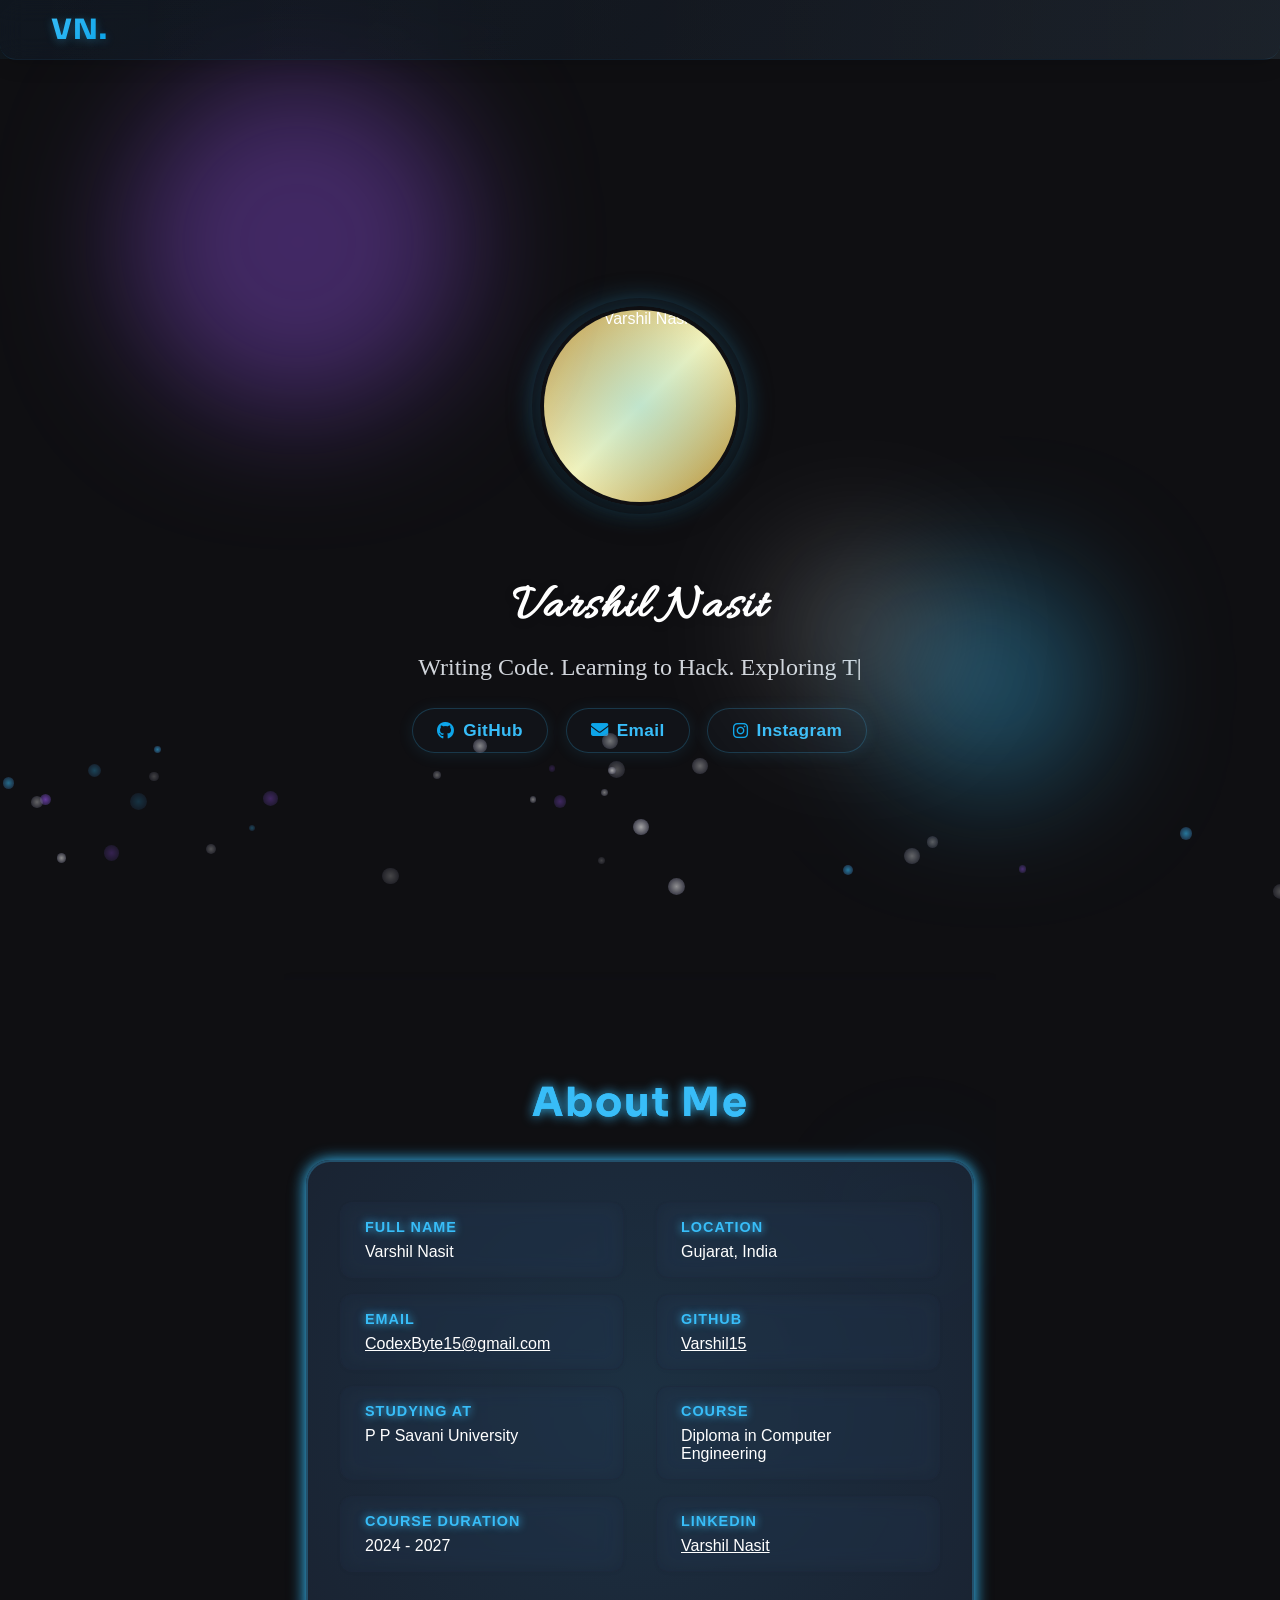
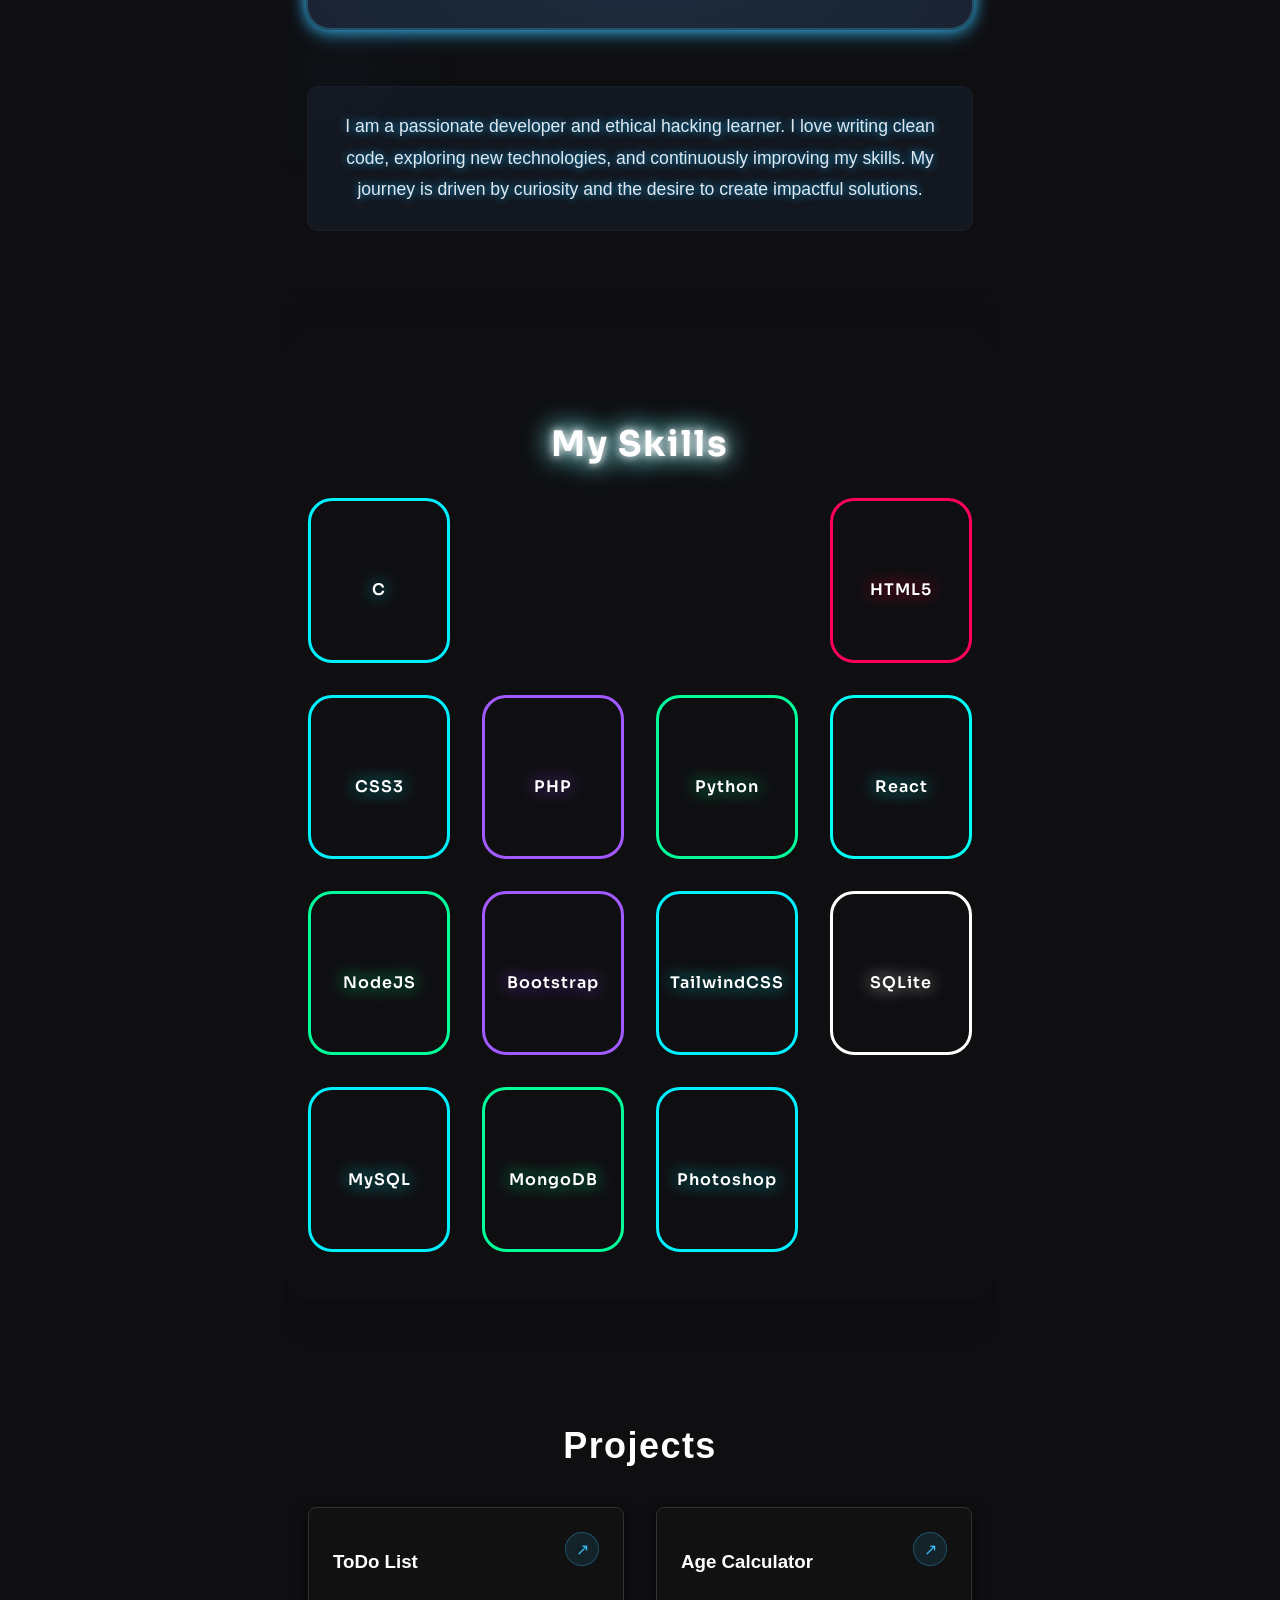
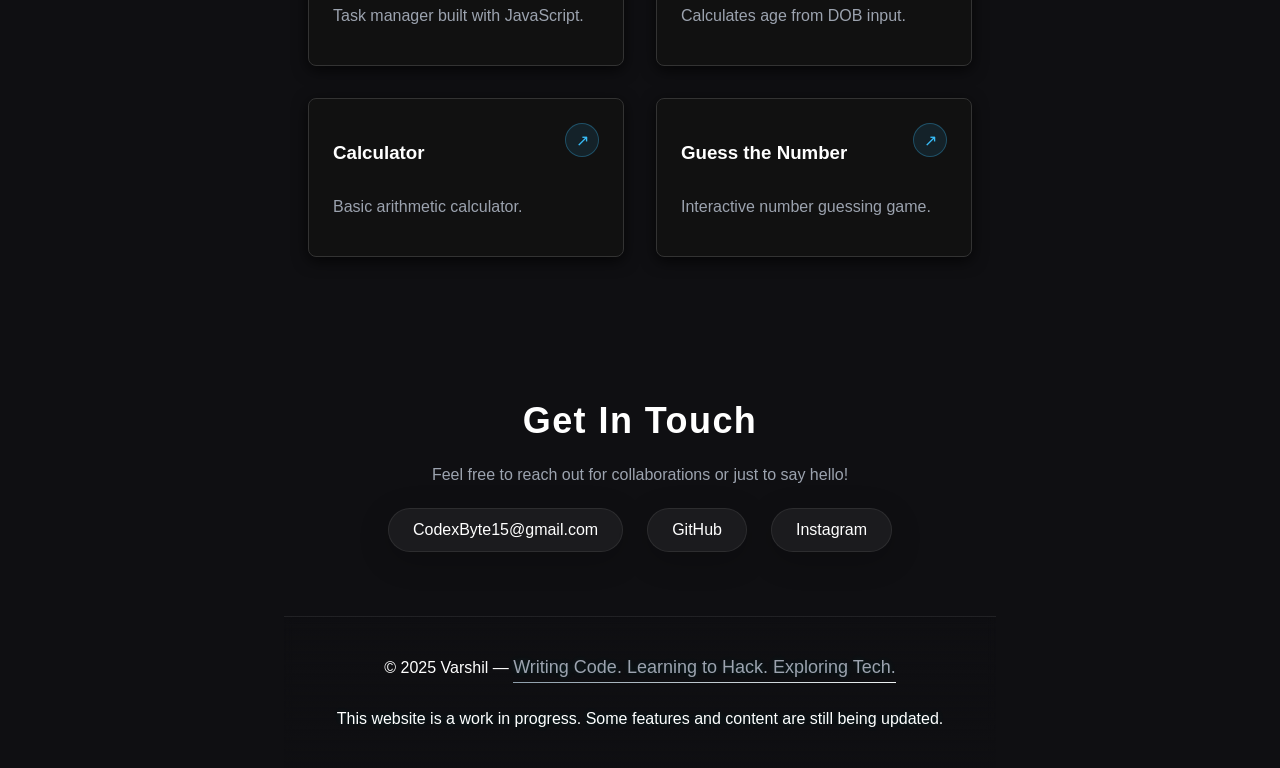
==== commit d96b8775: "update" ====
--- a/index.html
+++ b/index.html
@@ -60,6 +60,8 @@
       href="https://cdnjs.cloudflare.com/ajax/libs/font-awesome/6.5.0/css/all.min.css"
     />
   </head>
+
+  
   <body>
     <div class="page-content" id="page-content">
       
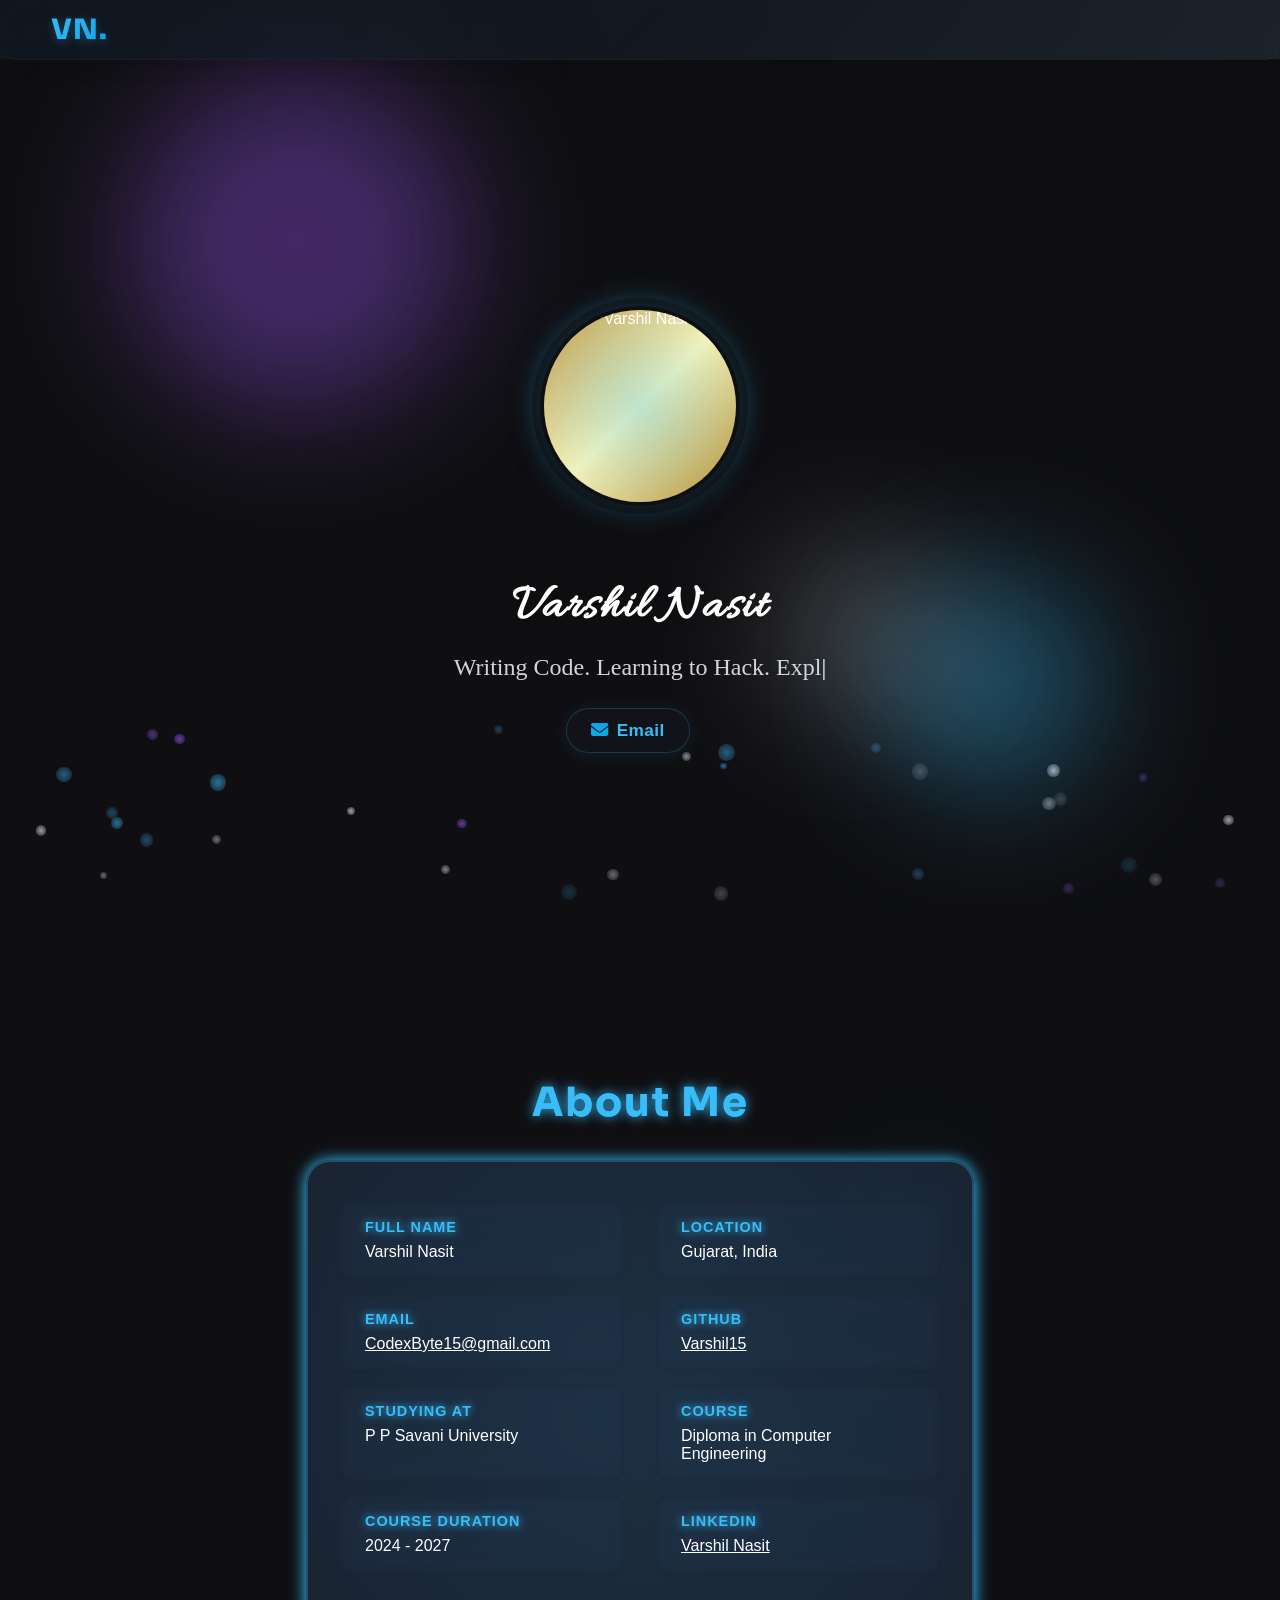
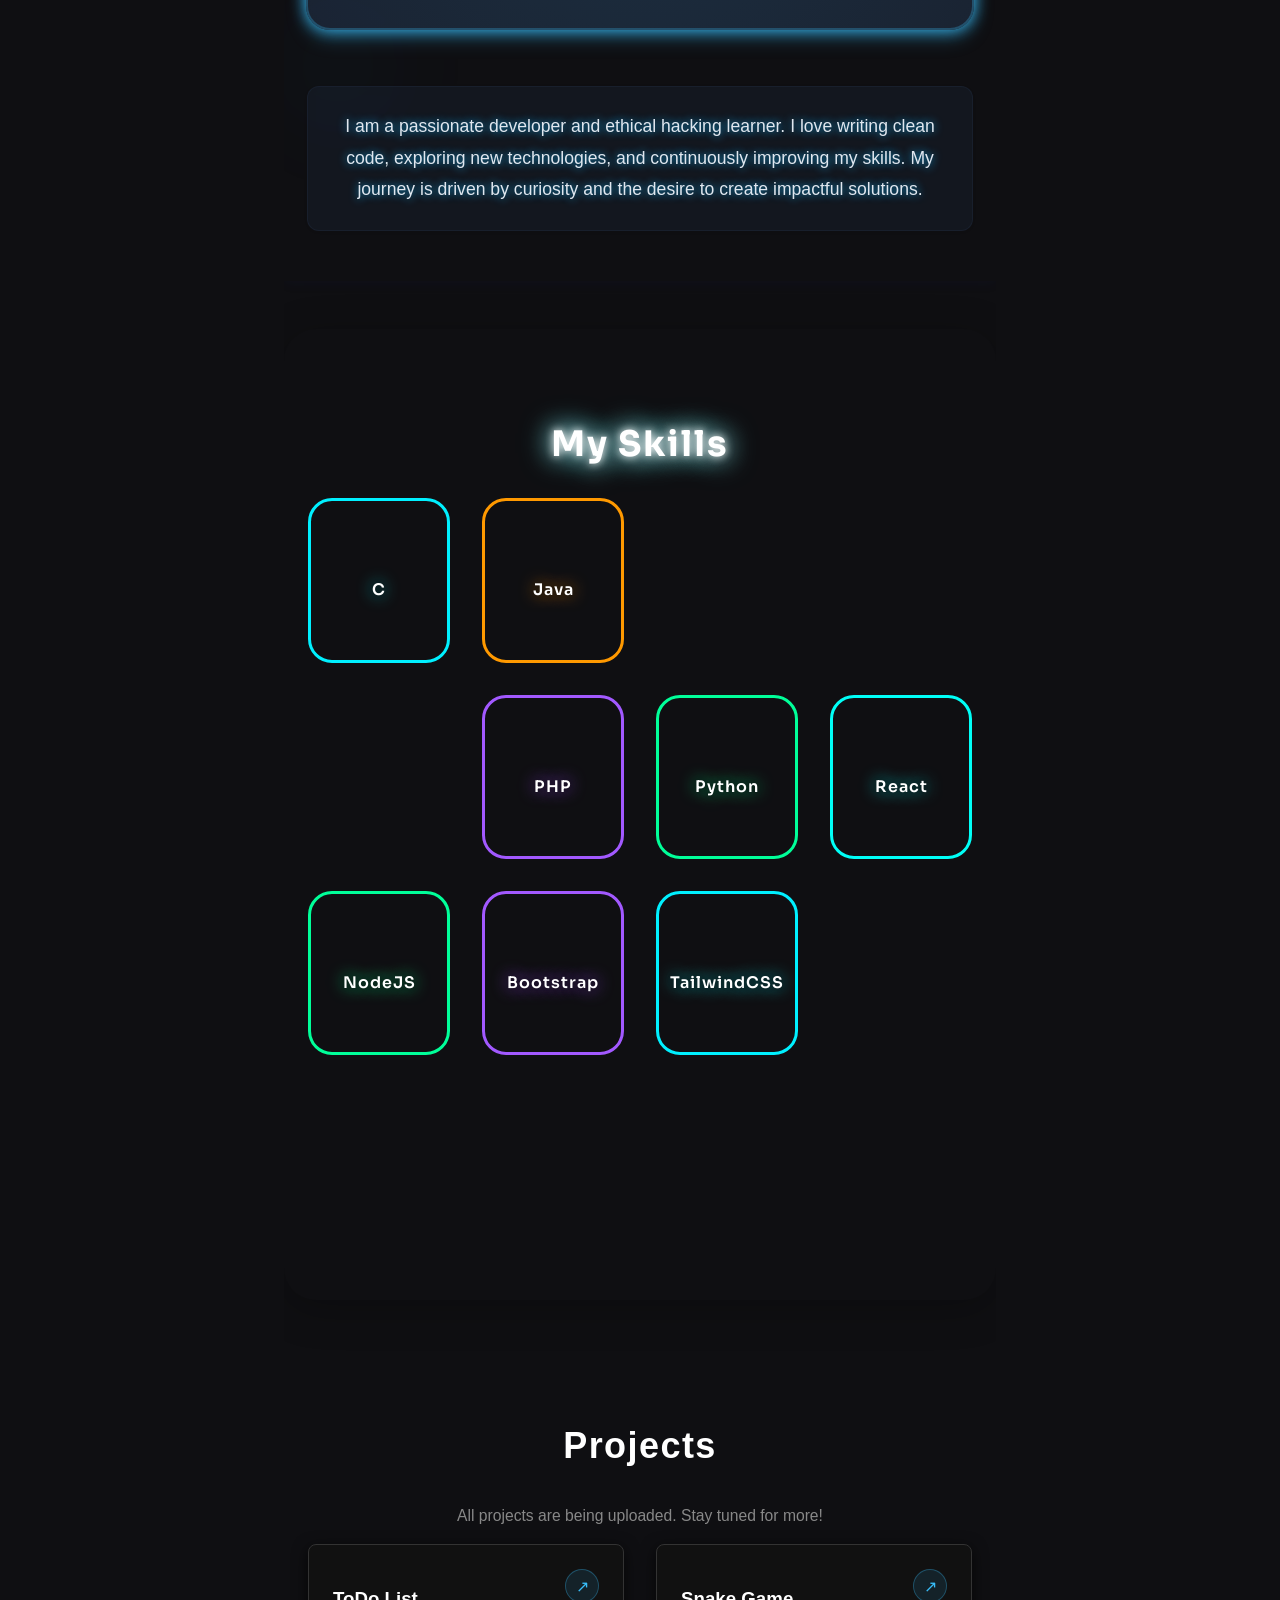
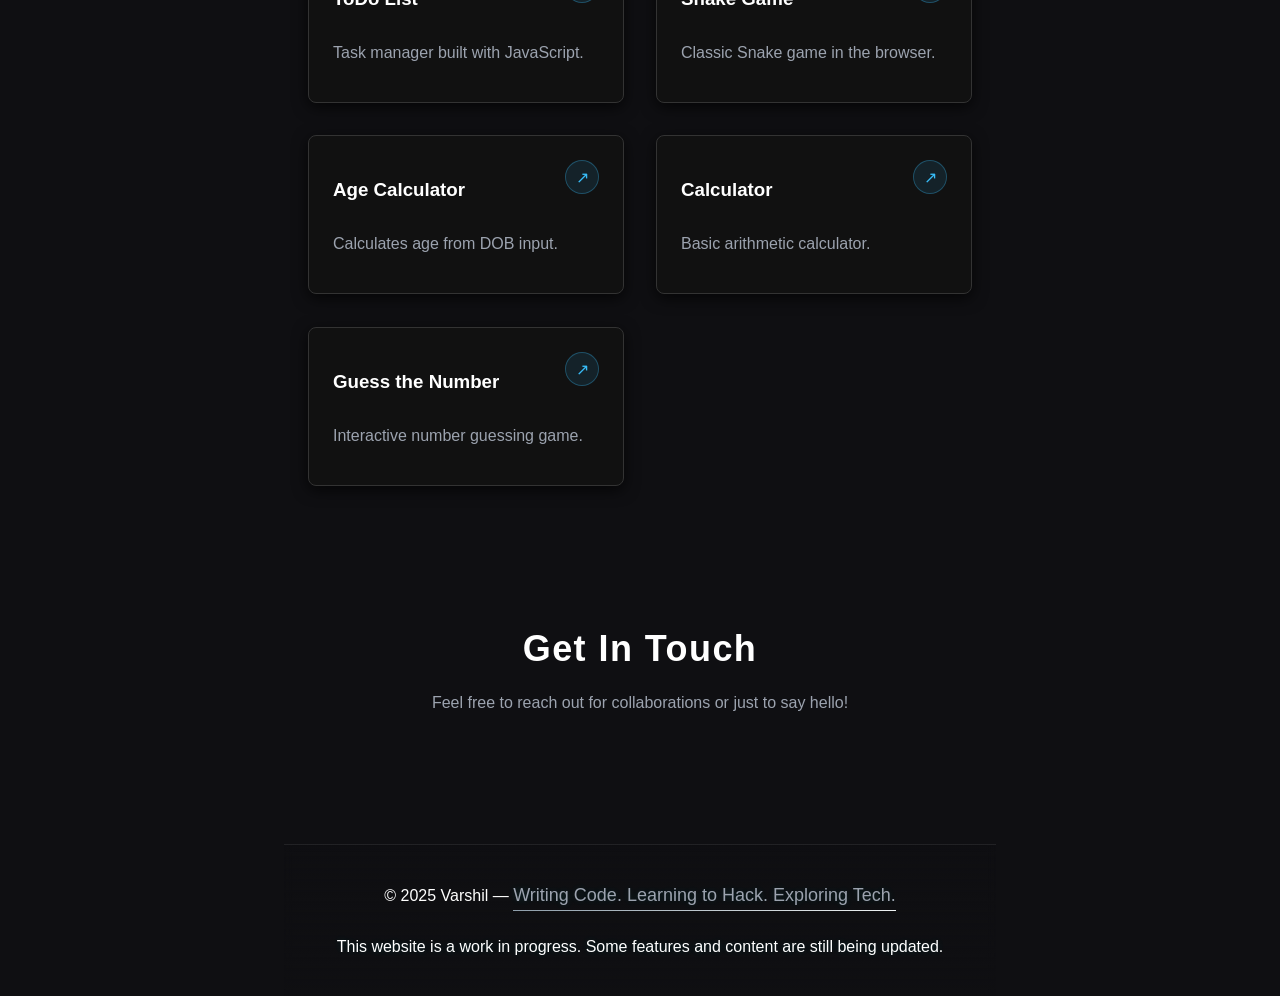
==== commit 00da4099: "SnakeGame" ====
--- a/index.html
+++ b/index.html
@@ -283,6 +283,7 @@
       <!-- PROJECTS -->
       <section id="projects" class="projects-section" data-animate>
         <h2 class="projects-title" data-animate>Projects</h2>
+        <p class="projects-note" style="font-size:0.98em; color:#888; margin-bottom:1.2em; text-align:center;">All projects are being uploaded. Stay tuned for more!</p>
         <div class="projects-grid">
           <a
             href="https://varshil15.github.io/ToDo_List/"
@@ -296,6 +297,18 @@
             </div>
             
             <p class="project-desc">Task manager built with JavaScript.</p>
+          </a>
+          <a
+            href="https://varshil15.github.io/Snake-Game/"
+            target="_blank"
+            class="project-card"
+            data-animate
+          >
+            <div class="project-card-header">
+              <h3 class="project-title">Snake Game</h3>
+              <div class="project-logo">↗</div>
+            </div>
+            <p class="project-desc">Classic Snake game in the browser.</p>
           </a>
           <a
             href="https://varshil15.github.io/Age_calculator/"
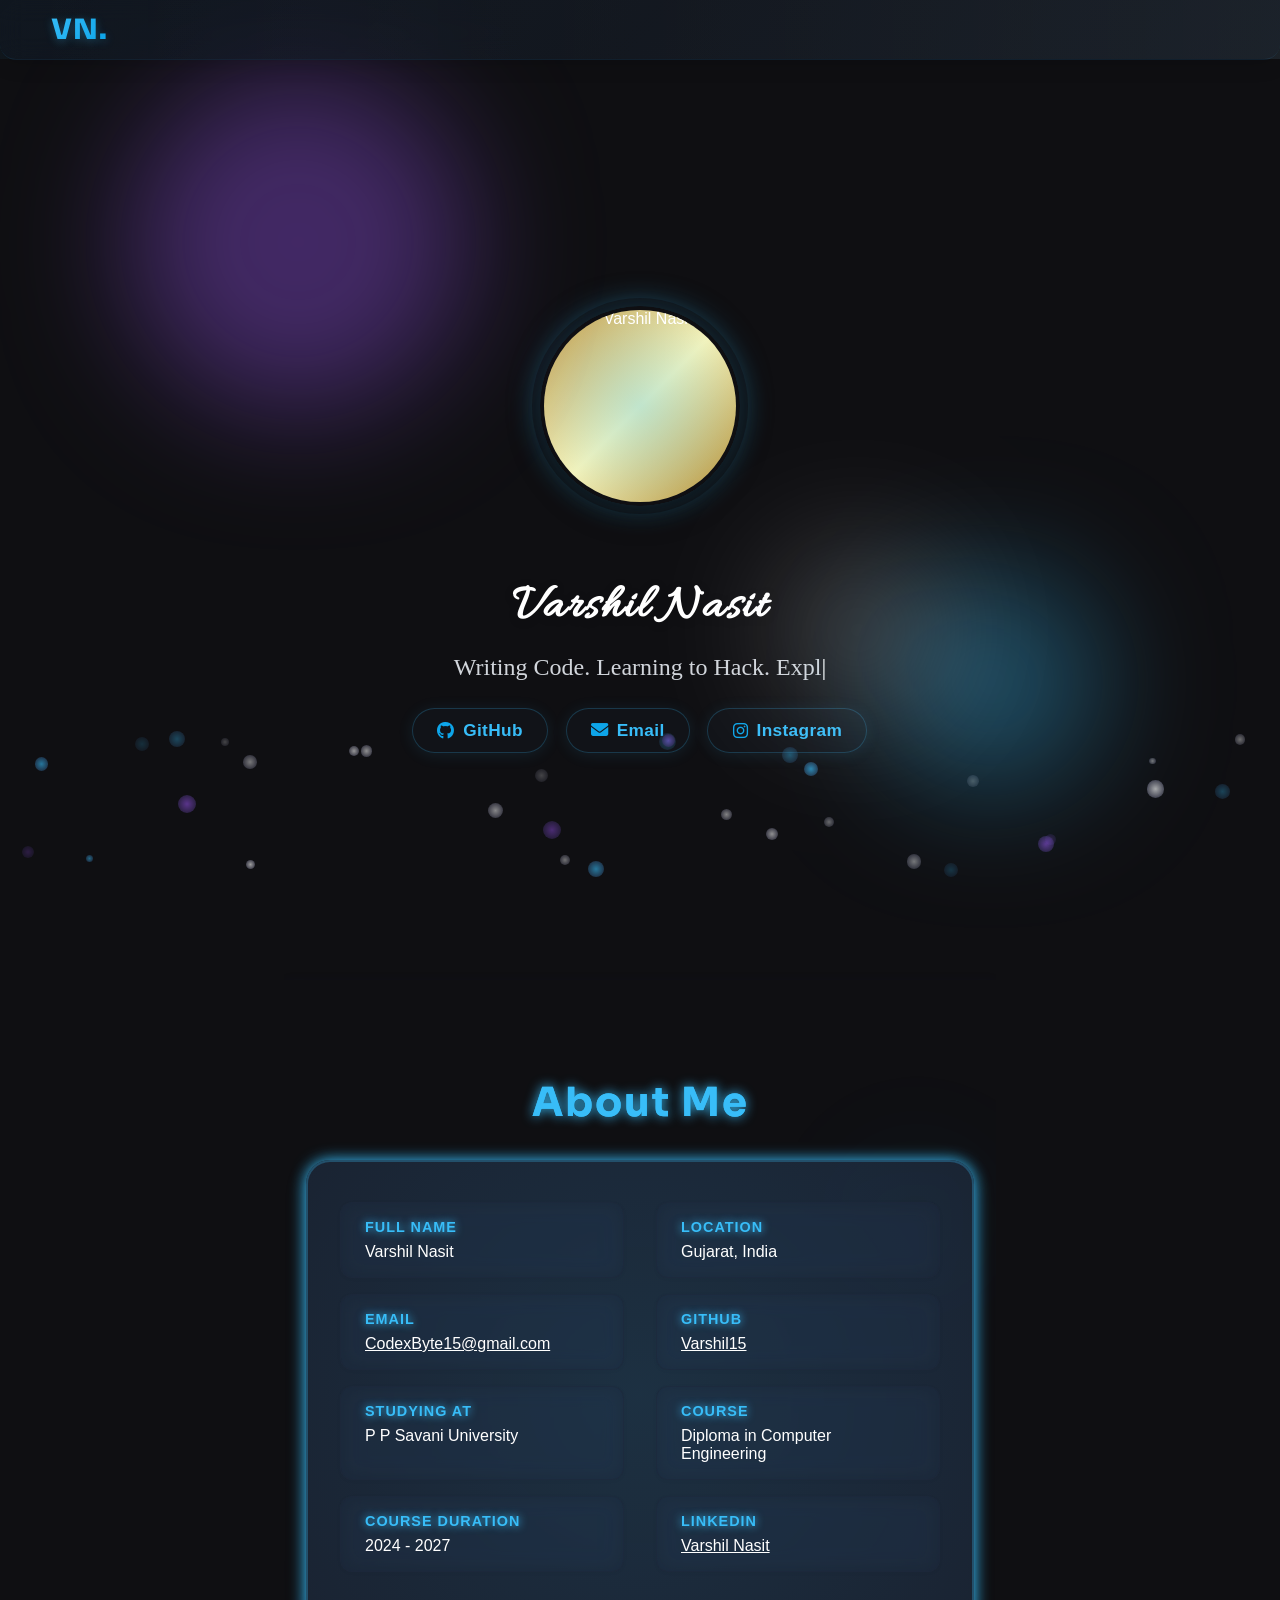
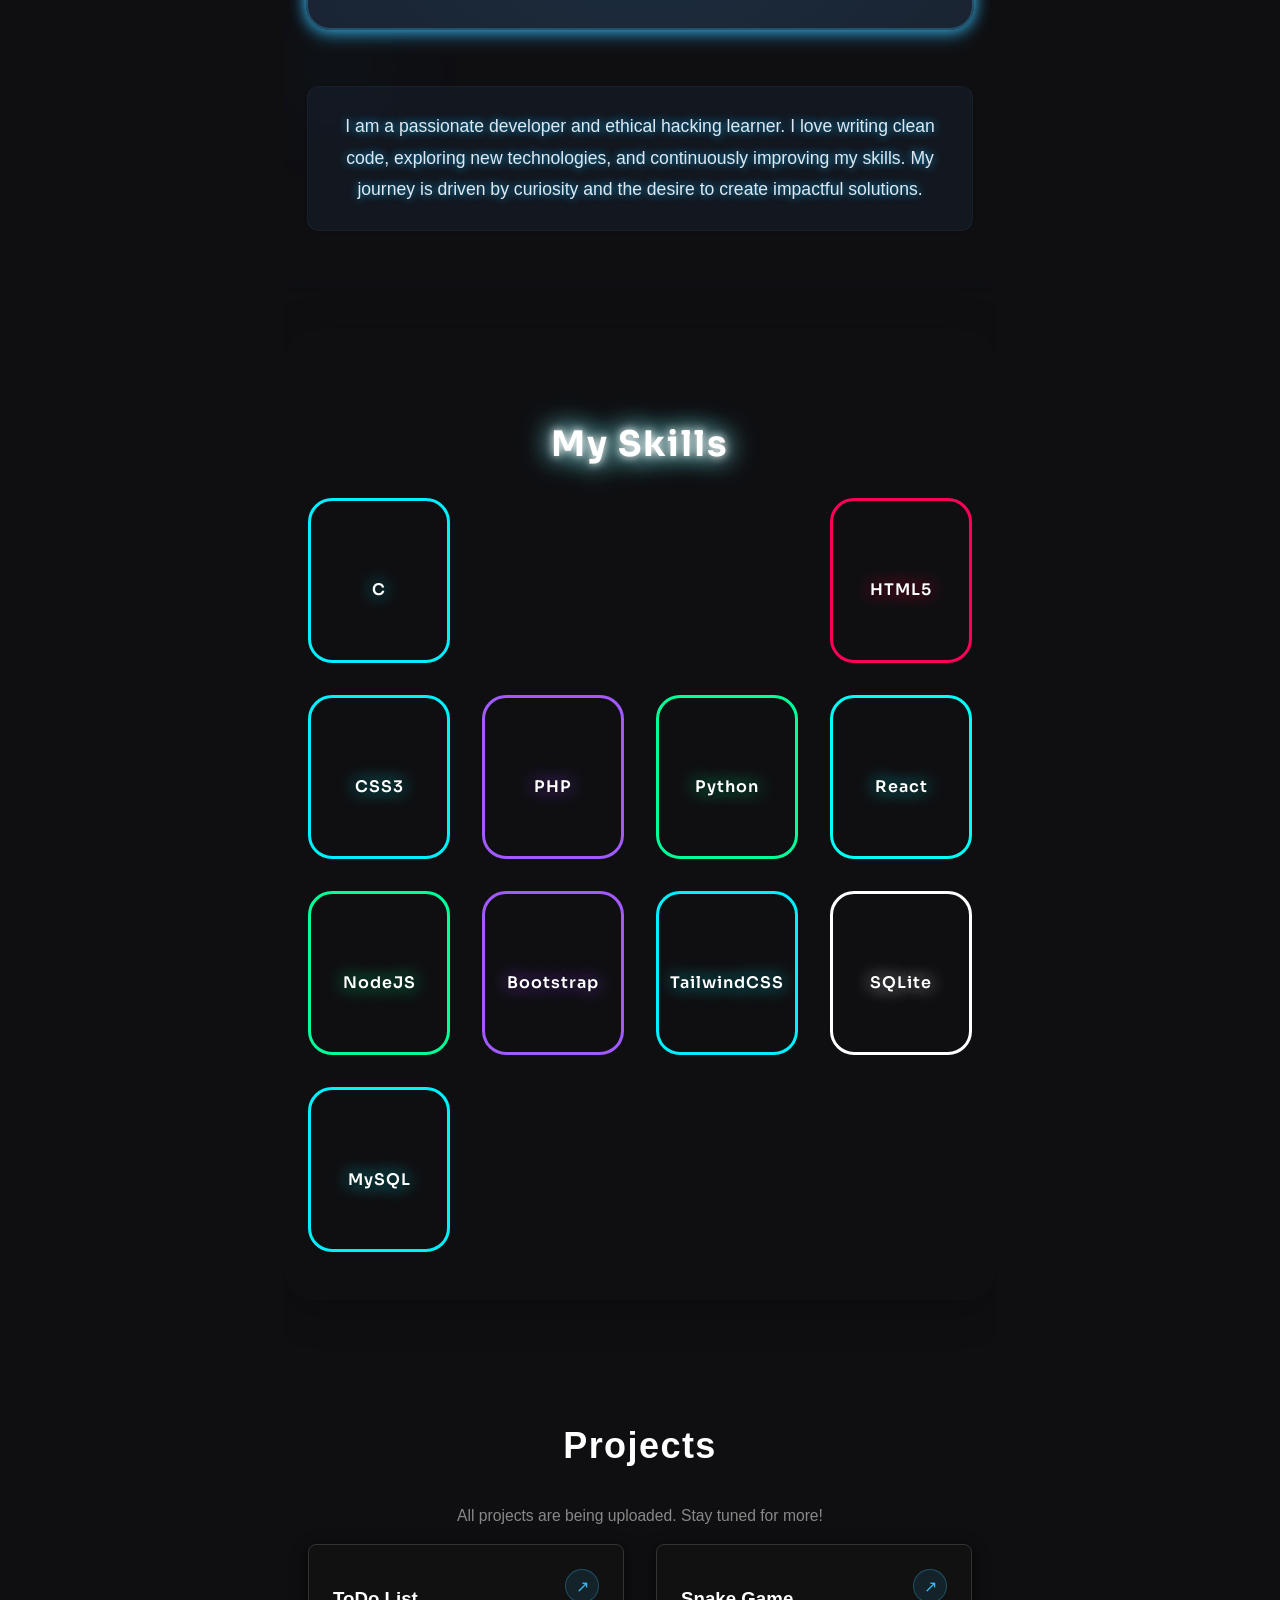
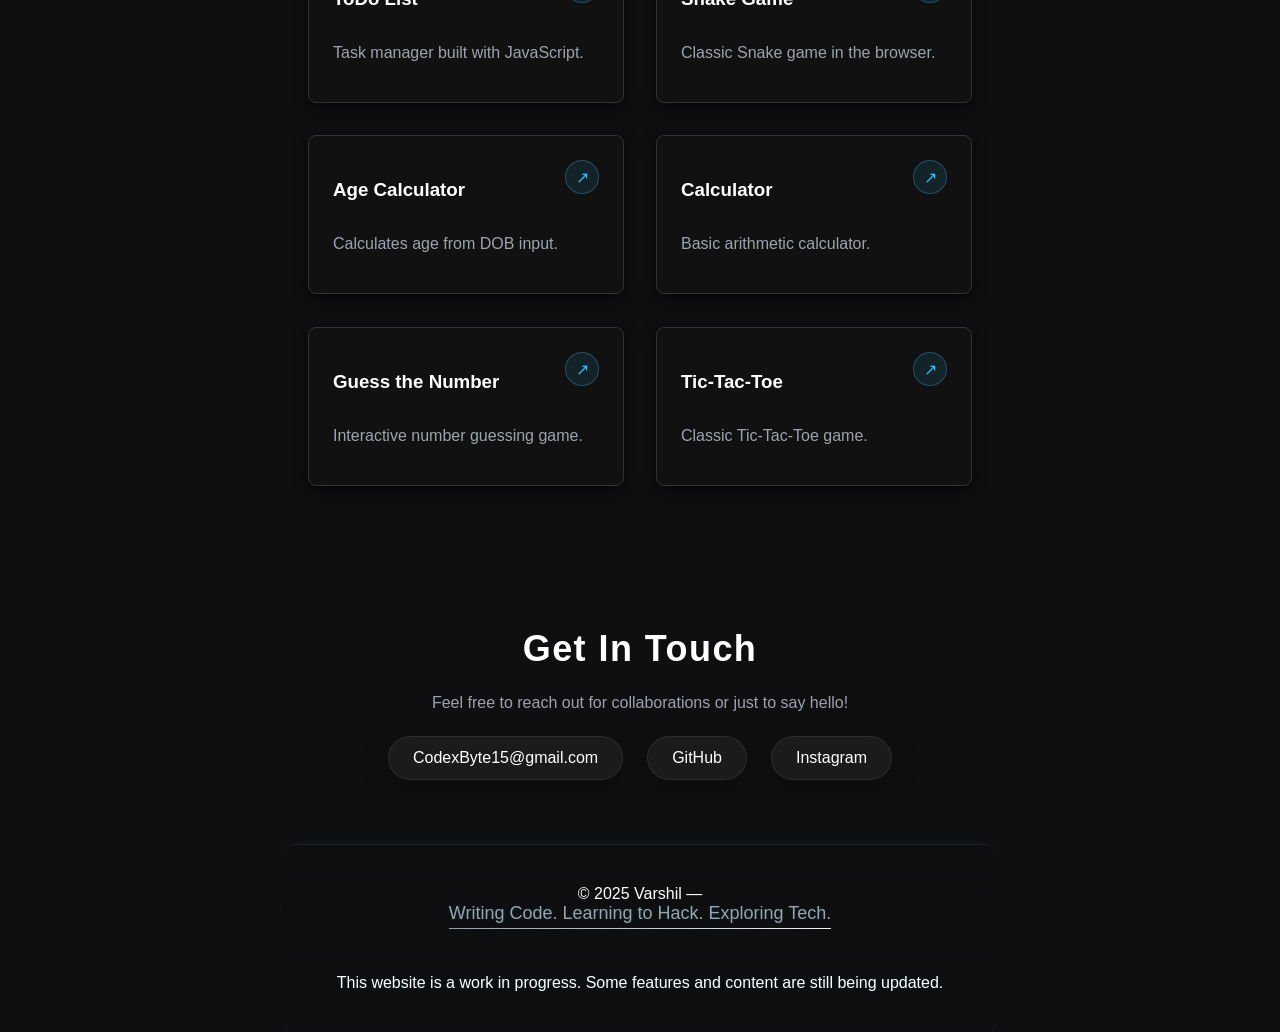
==== commit 7fc1c40c: "new projects" ====
--- a/index.html
+++ b/index.html
@@ -346,6 +346,18 @@
             </div>
             <p class="project-desc">Interactive number guessing game.</p>
           </a>
+          <a
+            href="https://varshil15.github.io/Tic-Tac-Toe/"
+            target="_blank"
+            class="project-card"
+            data-animate
+          >
+            <div class="project-card-header">
+              <h3 class="project-title">Tic-Tac-Toe</h3>
+              <div class="project-logo">↗</div>
+            </div>
+            <p class="project-desc">Classic Tic-Tac-Toe game.</p>
+          </a>
         </div>
       </section>
 
@@ -375,15 +387,16 @@
       </section>
 
       <footer class="site-footer">
-        © 2025 Varshil —
-        <span class="footer-slogan"
-          >Writing Code. Learning to Hack. Exploring Tech.</span
-        ><br />
-        <span class="footer-update"
-          >This website is a work in progress. Some features and content are
-          still being updated.</span
-        >
-      </footer>
+          <div>
+            © 2025 Varshil —
+          </div>
+          <span class="footer-slogan"
+            >Writing Code. Learning to Hack. Exploring Tech.</span>
+          <br />
+          <span class="footer-update"
+            >This website is a work in progress. Some features and content are
+            still being updated.</span>
+        </footer>
       <script src="script.js"></script>
       <script src="smooth-scroll.js"></script>
       <script src="scroll-animate.js"></script>
--- a/style.css
+++ b/style.css
@@ -118,6 +118,22 @@
   font-weight: 700;
   font-size: 1.5rem;
   background: var(--gold-gradient);
+}
+
+/* Center footer block */
+.site-footer {
+  text-align: center;
+  margin: 2rem auto 0 auto;
+  padding: 1.5rem 0;
+  width: 100%;
+  display: flex;
+  flex-direction: column;
+  align-items: center;
+  justify-content: center;
+  background: rgba(40, 40, 50, 0.25);
+  border-radius: 0.75rem;
+  box-shadow: 0 4px 16px 0 rgba(56, 189, 248, 0.08);
+}
   -webkit-background-clip: text;
   background-clip: text;
   -webkit-text-fill-color: transparent;
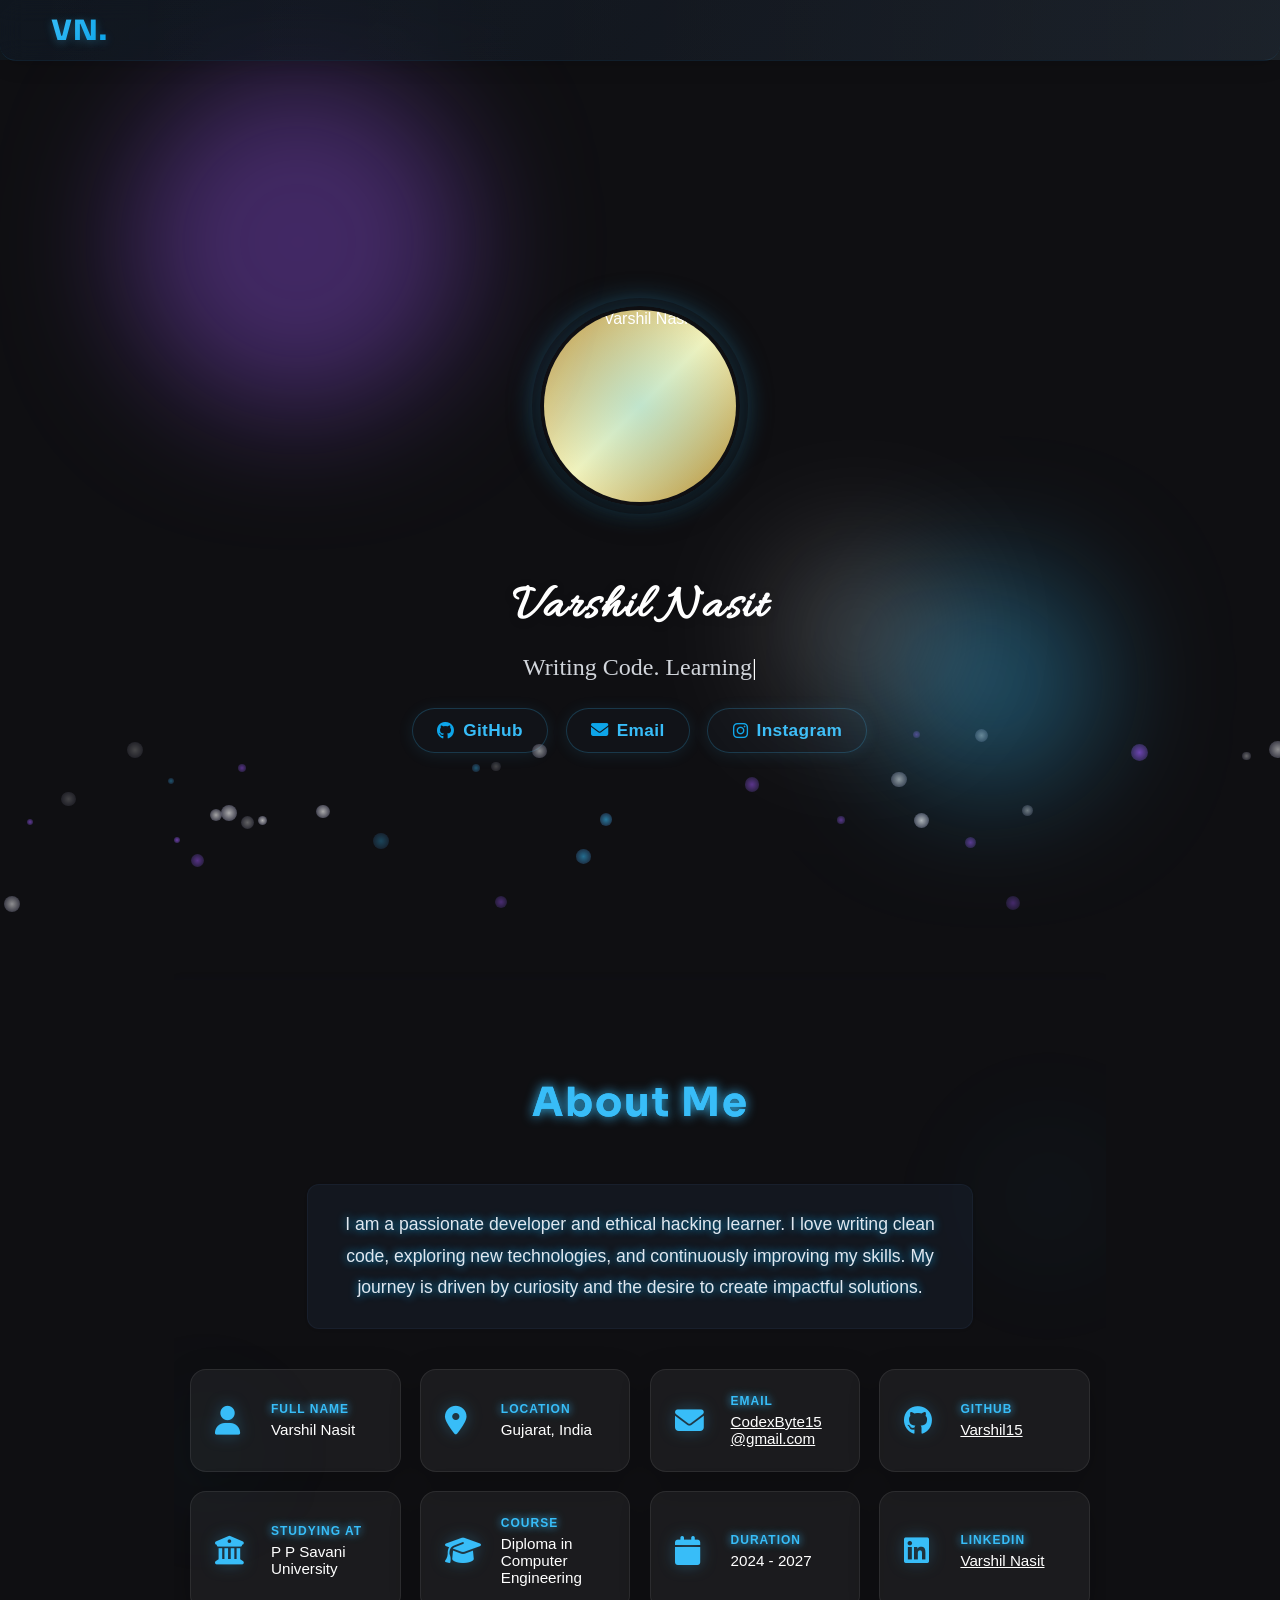
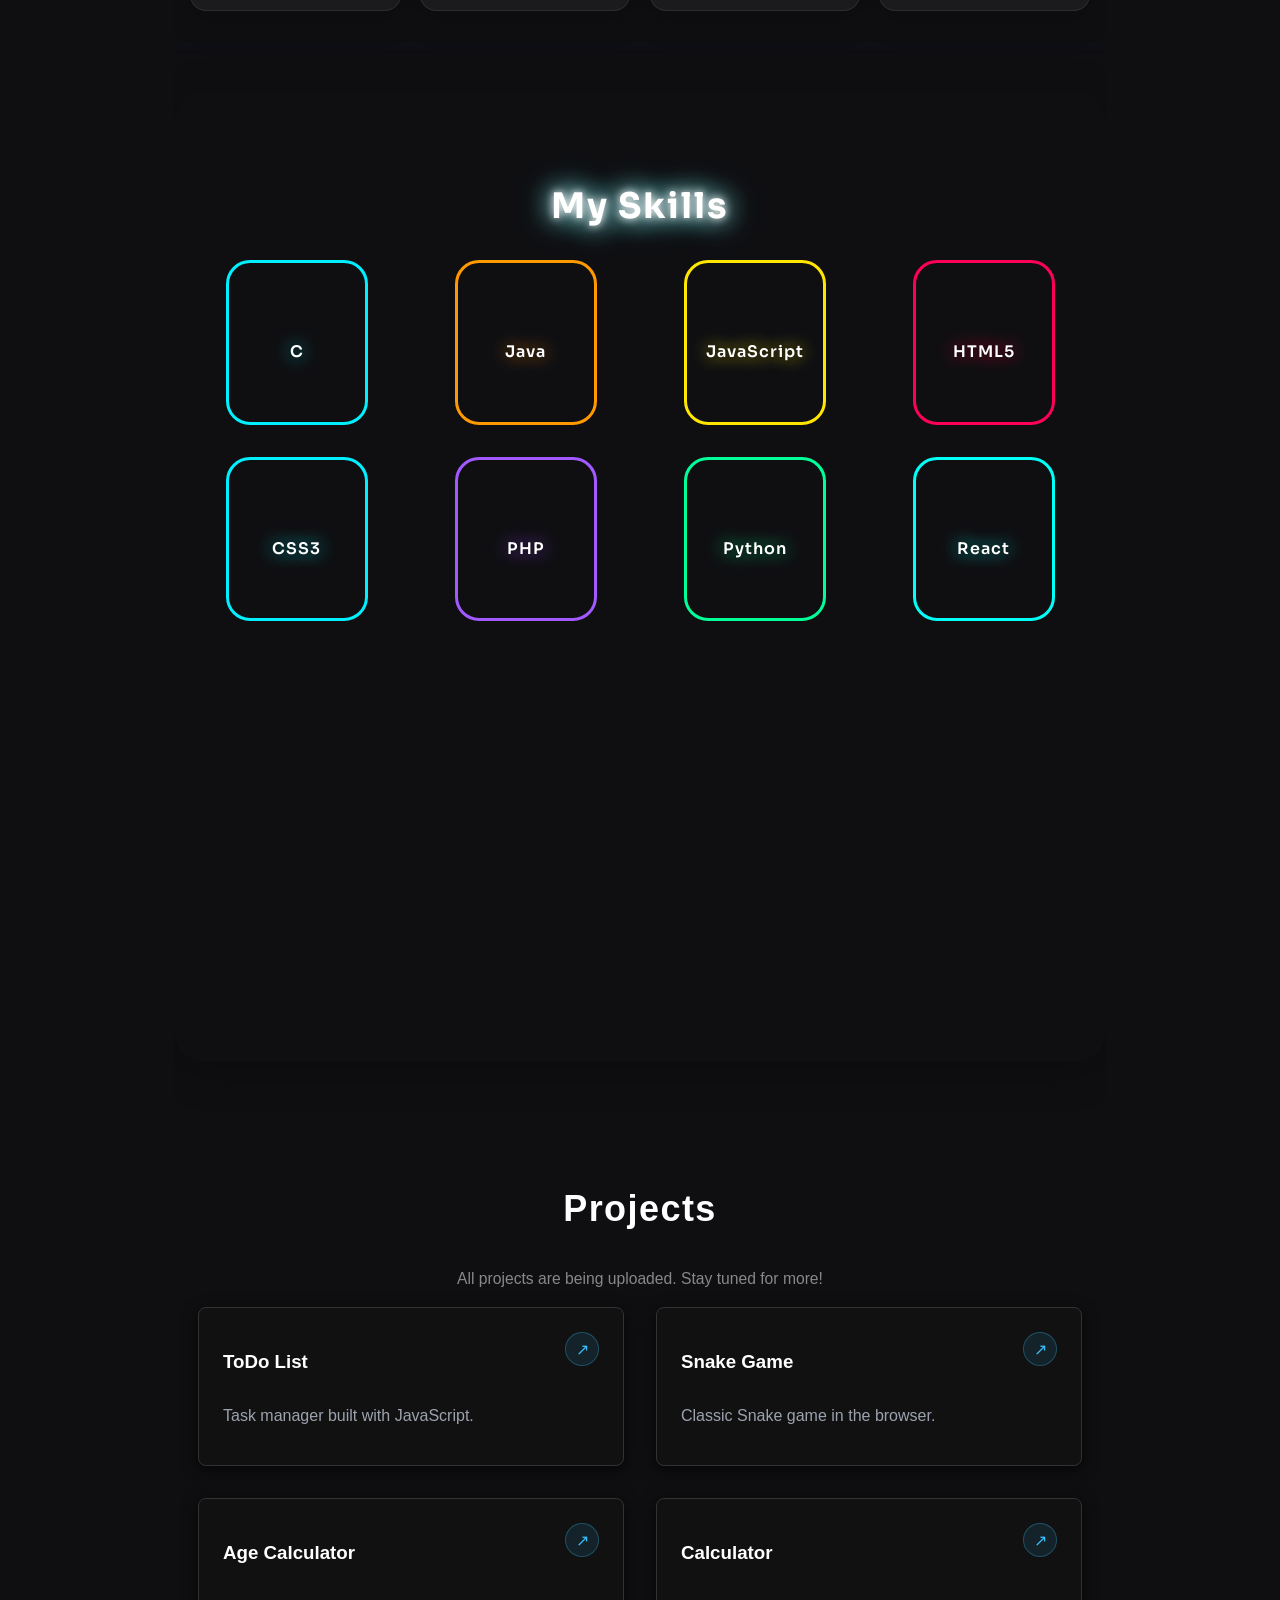
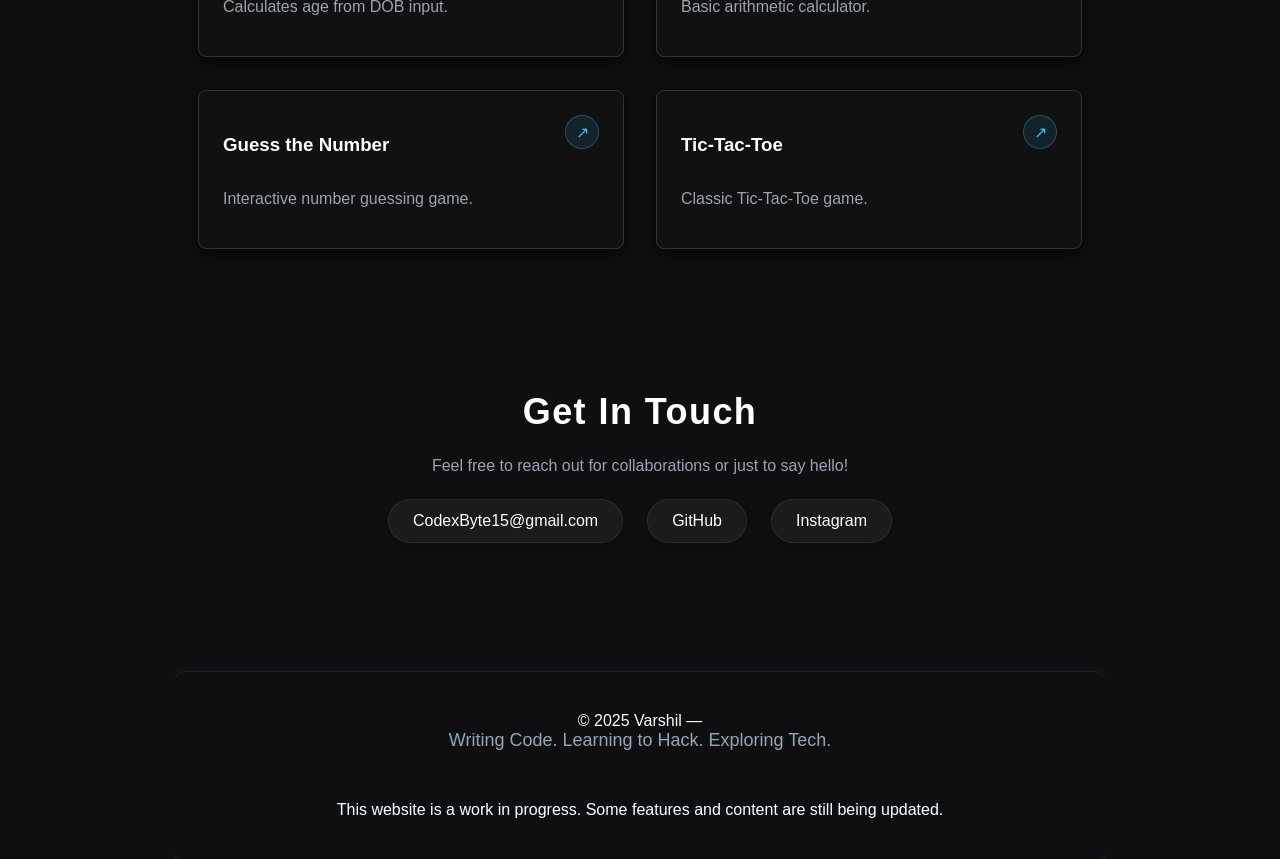
==== commit 29b73de9: "responsive" ====
--- a/index.html
+++ b/index.html
@@ -48,6 +48,7 @@
     <link rel="stylesheet" href="style.css" />
     <link rel="stylesheet" href="css/nav-fix.css" />
     <link rel="stylesheet" href="css/scroll-fix.css" />
+    <link rel="stylesheet" href="css/mobile-responsive.css" />
     <!-- Devicon & FontAwesome CDN for skill icons -->
     <link
       rel="stylesheet"
@@ -107,61 +108,100 @@
       <!-- ABOUT -->
       <section id="about" class="about-section" data-animate>
         <h2 class="about-title" data-animate>About Me</h2>
-        <div class="about-card" data-animate>
-          <div class="about-grid">
-            <div><span class="about-label">Full Name</span> Varshil Nasit</div>
-            <div><span class="about-label">Location</span> Gujarat, India</div>
-          </div>
-          <div class="about-grid">
-            <div>
-              <span class="about-label">Email</span>
-              <a href="mailto:CodexByte15@gmail.com" class="about-link"
-                >CodexByte15@gmail.com</a
-              >
-            </div>
-            <div>
-              <span class="about-label">GitHub</span>
-              <a
-                href="https://github.com/Varshil15"
-                target="_blank"
-                class="about-link"
-                >Varshil15</a
-              >
-            </div>
-          </div>
-          <div class="about-grid">
-            <div>
-              <span class="about-label">Studying at</span> P P Savani University
-            </div>
-            <div>
-              <span class="about-label">Course</span> Diploma in Computer
-              Engineering
-            </div>
-          </div>
-          <div class="about-grid">
-            <div>
-              <span class="about-label">Course Duration</span> 2024 - 2027
-            </div>
-            <div>
-              <span class="about-label">LinkedIn</span>
-              <a
-                href="https://www.linkedin.com/in/varshil-nasit-ab910b343/"
-                target="_blank"
-                class="about-link"
-                >Varshil Nasit</a
-              >
+        
+        <div class="about-container" data-animate>
+          <!-- About Description -->
+          <div class="about-intro">
+            <p class="about-desc">
+              I am a passionate developer and ethical hacking learner. I love
+              writing clean code, exploring new technologies, and continuously
+              improving my skills. My journey is driven by curiosity and the desire
+              to create impactful solutions.
+            </p>
+          </div>
+
+          <!-- About Info Cards - Horizontal Layout -->
+          <div class="about-info-grid">
+            <div class="about-info-card">
+              <i class="fas fa-user about-icon"></i>
+              <div class="about-info-content">
+                <span class="about-label">Full Name</span>
+                <span class="about-value">Varshil Nasit</span>
+              </div>
+            </div>
+
+            <div class="about-info-card">
+              <i class="fas fa-map-marker-alt about-icon"></i>
+              <div class="about-info-content">
+                <span class="about-label">Location</span>
+                <span class="about-value">Gujarat, India</span>
+              </div>
+            </div>
+
+            <div class="about-info-card">
+              <i class="fas fa-envelope about-icon"></i>
+              <div class="about-info-content">
+                <span class="about-label">Email</span>
+                <a href="mailto:CodexByte15@gmail.com" class="about-link about-value"
+                  >CodexByte15@gmail.com</a
+                >
+              </div>
+            </div>
+
+            <div class="about-info-card">
+              <i class="fab fa-github about-icon"></i>
+              <div class="about-info-content">
+                <span class="about-label">GitHub</span>
+                <a
+                  href="https://github.com/Varshil15"
+                  target="_blank"
+                  class="about-link about-value"
+                  >Varshil15</a
+                >
+              </div>
+            </div>
+
+            <div class="about-info-card">
+              <i class="fas fa-university about-icon"></i>
+              <div class="about-info-content">
+                <span class="about-label">Studying at</span>
+                <span class="about-value">P P Savani University</span>
+              </div>
+            </div>
+
+            <div class="about-info-card">
+              <i class="fas fa-graduation-cap about-icon"></i>
+              <div class="about-info-content">
+                <span class="about-label">Course</span>
+                <span class="about-value">Diploma in Computer Engineering</span>
+              </div>
+            </div>
+
+            <div class="about-info-card">
+              <i class="fas fa-calendar about-icon"></i>
+              <div class="about-info-content">
+                <span class="about-label">Duration</span>
+                <span class="about-value">2024 - 2027</span>
+              </div>
+            </div>
+
+            <div class="about-info-card"s>
+              <i class="fab fa-linkedin about-icon"></i>
+              <div class="about-info-content">
+                <span class="about-label">LinkedIn</span>
+                <a
+                  href="https://www.linkedin.com/in/varshil-nasit-ab910b343/"
+                  target="_blank"
+                  class="about-link about-value"
+                  >Varshil Nasit</a
+                >
+              </div>
             </div>
           </div>
         </div>
-        <p class="about-desc" data-animate>
-          I am a passionate developer and ethical hacking learner. I love
-          writing clean code, exploring new technologies, and continuously
-          improving my skills. My journey is driven by curiosity and the desire
-          to create impactful solutions.
-        </p>
       </section>
 
-      <!-- MY SKILLS MODERN SECTION -->
+            <!-- MY SKILLS MODERN SECTION -->
 
       <section class="skills-modern-section" data-animate>
         <h2 class="skills-modern-title" data-animate>My Skills</h2>
--- a/style.css
+++ b/style.css
@@ -260,6 +260,24 @@
   padding-top: 60px; /* prevent content from hiding under sticky nav */
 }
 
+@media (max-width: 768px) {
+  body {
+    padding-top: 56px;
+  }
+}
+
+@media (max-width: 600px) {
+  body {
+    padding-top: 54px;
+  }
+}
+
+@media (max-width: 480px) {
+  body {
+    padding-top: 52px;
+  }
+}
+
 nav .max-w-6xl {
   width: 100%;
   padding: 0;
@@ -784,6 +802,7 @@
   animation: gradient-text 4s ease infinite;
   letter-spacing: 0.04em;
   text-shadow: 0 2px 10px rgba(56, 189, 248, 0.3);
+  user-select: none;
 }
 
 .theme-toggle-btn {
@@ -808,18 +827,56 @@
   transform: translateY(-2px);
 }
 
+@media (max-width: 768px) {
+  .nav-main {
+    padding: 0.6rem 1.5rem;
+    min-height: 56px;
+  }
+  
+  .nav-brand {
+    font-size: 1.5rem;
+  }
+  
+  .theme-toggle-btn {
+    width: 38px;
+    height: 38px;
+    font-size: 1.1rem;
+  }
+}
+
 @media (max-width: 600px) {
   .nav-main {
     padding: 0.5rem 1rem;
-    min-height: 55px;
-  }
+    min-height: 54px;
+    backdrop-filter: blur(10px);
+  }
+  
   .nav-brand {
     font-size: 1.4rem;
-  }
+    letter-spacing: 0.02em;
+  }
+  
+  .theme-toggle-btn {
+    width: 36px;
+    height: 36px;
+    font-size: 1rem;
+  }
+}
+
+@media (max-width: 480px) {
+  .nav-main {
+    padding: 0.4rem 0.75rem;
+    min-height: 52px;
+  }
+  
+  .nav-brand {
+    font-size: 1.3rem;
+  }
+  
   .theme-toggle-btn {
     width: 34px;
     height: 34px;
-    font-size: 1rem;
+    font-size: 0.95rem;
   }
 }
 
@@ -839,6 +896,105 @@
   margin-right: auto;
   position: relative;
   overflow: hidden;
+}
+
+/* Mobile Responsive - Hero Section */
+@media (max-width: 768px) {
+  .hero-section {
+    padding-top: 4rem;
+    padding-left: 1rem;
+    padding-right: 1rem;
+    min-height: 90vh;
+  }
+  
+  .hero-img {
+    width: 9rem;
+    height: 9rem;
+    margin-bottom: 1.5rem;
+    box-shadow: 0 8px 25px rgba(0, 0, 0, 0.25), 0 0 0 6px rgba(15, 15, 18, 0.5),
+      0 0 25px rgba(56, 189, 248, 0.4);
+  }
+  
+  .hero-title {
+    font-size: 2.5rem;
+    margin-bottom: 0.8rem;
+  }
+  
+  .hero-typing {
+    font-size: 1.2rem;
+    margin-top: 0.3rem;
+    margin-bottom: 0.3rem;
+    padding: 0 0.5rem;
+  }
+  
+  .hero-socials {
+    flex-wrap: wrap;
+    gap: 0.8rem;
+    margin-top: 1rem;
+  }
+  
+  .hero-link {
+    padding: 0.6em 1.2em;
+    font-size: 0.95rem;
+  }
+  
+  /* Reduce background effects on mobile */
+  .hero-section::before,
+  .hero-section::after {
+    opacity: 0.5;
+    filter: blur(30px);
+  }
+}
+
+@media (max-width: 480px) {
+  .hero-section {
+    padding-top: 3rem;
+    padding-left: 0.75rem;
+    padding-right: 0.75rem;
+    min-height: 100vh;
+  }
+  
+  .hero-img {
+    width: 7.5rem;
+    height: 7.5rem;
+    margin-bottom: 1rem;
+    box-shadow: 0 6px 20px rgba(0, 0, 0, 0.2), 0 0 0 5px rgba(15, 15, 18, 0.5),
+      0 0 20px rgba(56, 189, 248, 0.35);
+  }
+  
+  .hero-title {
+    font-size: 2rem;
+    margin-bottom: 0.5rem;
+    line-height: 1.2;
+  }
+  
+  .hero-typing {
+    font-size: 1rem;
+    padding: 0 0.25rem;
+    line-height: 1.4;
+  }
+  
+  .hero-socials {
+    flex-direction: column;
+    width: 100%;
+    max-width: 280px;
+    gap: 0.6rem;
+    margin-top: 1.2rem;
+  }
+  
+  .hero-link {
+    padding: 0.7em 1.5em;
+    font-size: 1rem;
+    width: 100%;
+    justify-content: center;
+  }
+  
+  /* Further reduce background effects */
+  .hero-section::before,
+  .hero-section::after {
+    opacity: 0.3;
+    filter: blur(25px);
+  }
 }
 
 /* Enhanced background effects for hero section */
@@ -1030,7 +1186,7 @@
 
 /* About Section */
 .about-section {
-  max-width: 64rem;
+  max-width: 75rem;
   margin-left: auto;
   margin-right: auto;
   padding-left: 1.5rem;
@@ -1038,82 +1194,134 @@
   padding-top: 4rem;
   padding-bottom: 4rem;
 }
+
 .about-title {
   font-size: 2.25rem;
   font-weight: 600;
-  margin-bottom: 1.5rem;
+  margin-bottom: 2.5rem;
   letter-spacing: 0.04em;
   text-align: center;
   color: #fff;
 }
-.about-card {
-  background: rgba(39, 39, 42, 0.6);
-  border-radius: 0.5rem;
-  padding: 1.5rem;
-  box-shadow: 0 4px 16px 0 rgba(0, 0, 0, 0.15);
-  max-width: 48rem;
-  margin-left: auto;
-  margin-right: auto;
-  margin-bottom: 1.5rem;
-}
-.about-card {
+
+.about-container {
+  max-width: 70rem;
+  margin: 0 auto;
+}
+
+/* About Introduction */
+.about-intro {
+  margin-bottom: 2.5rem;
+}
+
+.about-desc {
+  color: #9ca3af;
+  font-size: 1.125rem;
+  max-width: 800px;
+  margin: 0 auto;
+  line-height: 1.8;
+  text-align: center;
+  background: rgba(30, 41, 59, 0.35);
+  padding: 1.5rem 2rem;
+  border-radius: 0.75rem;
+  backdrop-filter: blur(10px);
+  box-shadow: 0 1px 4px rgba(0, 0, 0, 0.03);
+  border: 1px solid rgba(30, 41, 59, 0.5);
+  transition: all 0.3s ease;
+}
+
+.about-desc:hover {
+  background: rgba(30, 41, 59, 0.4);
+  transform: translateY(-2px);
+  border-color: rgba(30, 41, 59, 0.6);
+}
+
+/* Horizontal Info Cards Grid */
+.about-info-grid {
+  display: grid;
+  grid-template-columns: repeat(4, 1fr);
+  gap: 1.2rem;
+  margin-top: 2rem;
+}
+
+.about-info-card {
   background: var(--glass-bg);
   border-radius: 1rem;
-  padding: 2rem;
+  padding: 1.5rem;
   border: var(--premium-border);
   box-shadow: var(--premium-shadow);
   backdrop-filter: blur(10px);
+  display: flex;
+  align-items: center;
+  gap: 1rem;
+  transition: all 0.3s ease;
   position: relative;
   overflow: hidden;
-
-  
-}
-.about-card::before {
+}
+
+.about-info-card::before {
   content: "";
   position: absolute;
-  top: -40%;
-  left: -40%;
-  width: 180%;
-  height: 180%;
-  background: radial-gradient(
-    circle,
-    rgba(56, 189, 248, 0.1) 0%,
-    transparent 70%
+  top: 0;
+  left: -100%;
+  width: 100%;
+  height: 100%;
+  background: linear-gradient(
+    90deg,
+    transparent,
+    rgba(56, 189, 248, 0.1),
+    transparent
   );
-  z-index: 0;
-  pointer-events: none;
-}
-.about-grid {
-  display: grid;
-  grid-template-columns: 1fr 1fr;
-  gap: 1rem;
-  margin-bottom: 0.5rem;
-}
-@media (max-width: 768px) {
-  .about-grid {
-    grid-template-columns: 1fr;
-  }
-}
-.about-label {
-  font-weight: 600;
+  transition: left 0.5s;
+}
+
+.about-info-card:hover {
+  transform: translateY(-5px);
+  box-shadow: 0 8px 24px rgba(56, 189, 248, 0.15);
+  border-color: rgba(56, 189, 248, 0.3);
+}
+
+.about-info-card:hover::before {
+  left: 100%;
+}
+
+.about-icon {
+  font-size: 1.8rem;
   color: #38bdf8;
-}
+  min-width: 40px;
+  display: flex;
+  align-items: center;
+  justify-content: center;
+  filter: drop-shadow(0 0 8px rgba(56, 189, 248, 0.3));
+}
+
+.about-info-content {
+  display: flex;
+  flex-direction: column;
+  gap: 0.3rem;
+  flex: 1;
+  min-width: 0;
+}
+
+.about-value {
+  color: #fff;
+  font-size: 0.95rem;
+  font-weight: 500;
+  word-wrap: break-word;
+  overflow-wrap: break-word;
+}
+
 .about-label {
   color: #38bdf8;
   font-weight: 600;
-  letter-spacing: 1px;
+  letter-spacing: 0.5px;
   text-shadow: 0 0 5px rgba(56, 189, 248, 0.5);
   display: block;
-  margin-bottom: 0.5rem;
-  position: relative;
-  font-size: 0.9rem;
+  font-size: 0.75rem;
   text-transform: uppercase;
-}
-.about-link {
-  text-decoration: underline;
-  color: #38bdf8;
-  transition: color 0.2s;
-}
+  word-wrap: break-word;
+}
+
 .about-link {
   position: relative;
   color: var(--color-accent);
@@ -1121,6 +1329,8 @@
   transition: all 0.3s;
   font-weight: 500;
   display: inline-block;
+  word-break: break-word;
+  overflow-wrap: break-word;
 }
 
 .about-link::after {
@@ -1146,27 +1356,159 @@
   transform: scaleX(1);
   transform-origin: left;
 }
-.about-desc {
-  color: #9ca3af;
-  font-size: 1.125rem;
-  max-width: 700px;
-  margin-left: auto;
-  margin-right: auto;
-  line-height: 1.8;
-  text-align: center;
-  background: rgba(30, 41, 59, 0.35);
-  padding: 1.5rem 2rem;
-  border-radius: 0.75rem;
-  backdrop-filter: blur(10px);
-  box-shadow: 0 1px 4px rgba(0, 0, 0, 0.03);
-  border: 1px solid rgba(30, 41, 59, 0.5);
-  transition: all 0.3s ease;
-}
-
-.about-desc:hover {
-  background: rgba(30, 41, 59, 0.4);
-  transform: translateY(-1px);
-  border-color: rgba(30, 41, 59, 0.6);
+
+/* Mobile Responsive - About Section */
+@media (max-width: 1200px) {
+  .about-info-grid {
+    grid-template-columns: repeat(3, 1fr);
+    gap: 1rem;
+  }
+}
+
+@media (max-width: 900px) {
+  .about-info-grid {
+    grid-template-columns: repeat(2, 1fr);
+    gap: 1rem;
+  }
+  
+  .about-section {
+    padding-top: 3.5rem;
+    padding-bottom: 3.5rem;
+  }
+}
+
+@media (max-width: 768px) {
+  .about-section {
+    padding-top: 3rem;
+    padding-bottom: 3rem;
+    padding-left: 1rem;
+    padding-right: 1rem;
+  }
+  
+  .about-title {
+    font-size: 1.9rem;
+    margin-bottom: 2rem;
+  }
+  
+  .about-intro {
+    margin-bottom: 2rem;
+  }
+  
+  .about-desc {
+    padding: 1.2rem 1.5rem;
+    font-size: 1rem;
+  }
+  
+  .about-info-grid {
+    grid-template-columns: repeat(2, 1fr);
+    gap: 0.9rem;
+  }
+  
+  .about-info-card {
+    padding: 1.2rem;
+  }
+  
+  .about-icon {
+    font-size: 1.5rem;
+    min-width: 35px;
+  }
+  
+  .about-value {
+    font-size: 0.9rem;
+  }
+  
+  .about-label {
+    font-size: 0.7rem;
+  }
+}
+
+@media (max-width: 600px) {
+  .about-section {
+    padding-top: 2.5rem;
+    padding-bottom: 2.5rem;
+    padding-left: 0.75rem;
+    padding-right: 0.75rem;
+  }
+  
+  .about-title {
+    font-size: 1.7rem;
+    margin-bottom: 1.5rem;
+  }
+  
+  .about-intro {
+    margin-bottom: 1.5rem;
+  }
+  
+  .about-desc {
+    padding: 1rem 1.2rem;
+    font-size: 0.95rem;
+    line-height: 1.6;
+  }
+  
+  .about-info-grid {
+    grid-template-columns: 1fr;
+    gap: 0.8rem;
+  }
+  
+  .about-info-card {
+    padding: 1rem;
+  }
+  
+  .about-icon {
+    font-size: 1.4rem;
+    min-width: 32px;
+  }
+  
+  .about-value {
+    font-size: 0.88rem;
+  }
+}
+
+@media (max-width: 480px) {
+  .about-section {
+    padding-top: 2rem;
+    padding-bottom: 2rem;
+    padding-left: 0.5rem;
+    padding-right: 0.5rem;
+  }
+  
+  .about-title {
+    font-size: 1.5rem;
+  }
+  
+  .about-intro {
+    margin-bottom: 1.2rem;
+  }
+  
+  .about-desc {
+    padding: 0.8rem 1rem;
+    font-size: 0.85rem;
+    line-height: 1.5;
+  }
+  
+  .about-info-grid {
+    gap: 0.7rem;
+  }
+  
+  .about-info-card {
+    padding: 0.9rem;
+    flex-direction: row;
+    gap: 0.8rem;
+  }
+  
+  .about-icon {
+    font-size: 1.3rem;
+    min-width: 28px;
+  }
+  
+  .about-value {
+    font-size: 0.85rem;
+  }
+  
+  .about-label {
+    font-size: 0.68rem;
+    letter-spacing: 0.3px;
+  }
 }
 
 /* Projects Section */
@@ -1195,6 +1537,75 @@
 @media (max-width: 900px) {
   .projects-grid {
     grid-template-columns: 1fr;
+  }
+  
+  .projects-section {
+    padding-left: 1rem;
+    padding-right: 1rem;
+  }
+  
+  .projects-title {
+    font-size: 2rem;
+    margin-bottom: 2rem;
+  }
+}
+
+@media (max-width: 768px) {
+  .projects-section {
+    padding-top: 2.5rem;
+    padding-bottom: 2.5rem;
+  }
+  
+  .projects-title {
+    font-size: 1.9rem;
+  }
+  
+  .projects-grid {
+    gap: 1.5rem;
+  }
+}
+
+@media (max-width: 600px) {
+  .projects-section {
+    padding-top: 2rem;
+    padding-bottom: 2rem;
+    padding-left: 0.75rem;
+    padding-right: 0.75rem;
+  }
+  
+  .projects-title {
+    font-size: 1.7rem;
+    margin-bottom: 1.5rem;
+  }
+  
+  .projects-grid {
+    gap: 1.2rem;
+  }
+  
+  .projects-note {
+    font-size: 0.9em !important;
+    margin-bottom: 1em !important;
+  }
+}
+
+@media (max-width: 480px) {
+  .projects-section {
+    padding-top: 1.5rem;
+    padding-bottom: 1.5rem;
+    padding-left: 0.5rem;
+    padding-right: 0.5rem;
+  }
+  
+  .projects-title {
+    font-size: 1.5rem;
+  }
+  
+  .projects-grid {
+    gap: 1rem;
+  }
+  
+  .projects-note {
+    font-size: 0.85em !important;
   }
 }
 .project-card {
@@ -1251,6 +1662,78 @@
   color: #9ca3af;
 }
 
+/* Mobile Responsive - Project Cards */
+@media (max-width: 768px) {
+  .project-card {
+    padding: 1.3rem;
+  }
+  
+  .project-title {
+    font-size: 1.1rem;
+  }
+  
+  .project-desc {
+    font-size: 0.95rem;
+  }
+}
+
+@media (max-width: 600px) {
+  .project-card {
+    padding: 1.2rem;
+  }
+  
+  .project-card-header {
+    margin-bottom: 0.4rem;
+  }
+  
+  .project-title {
+    font-size: 1.05rem;
+  }
+  
+  .project-desc {
+    font-size: 0.9rem;
+  }
+  
+  .project-logo {
+    width: 1.8rem;
+    height: 1.8rem;
+    font-size: 0.9rem;
+    margin-left: 0.8rem;
+  }
+}
+
+@media (max-width: 480px) {
+  .project-card {
+    padding: 1rem;
+    border-radius: 0.75rem;
+  }
+  
+  .project-title {
+    font-size: 1rem;
+  }
+  
+  .project-desc {
+    font-size: 0.85rem;
+    line-height: 1.4;
+  }
+  
+  .project-logo {
+    width: 1.6rem;
+    height: 1.6rem;
+    font-size: 0.85rem;
+    margin-left: 0.6rem;
+  }
+  
+  /* Simplify hover effects on mobile */
+  .project-card:hover {
+    transform: none !important;
+  }
+  
+  .project-card:hover .project-logo {
+    transform: scale(1.1);
+  }
+}
+
 /* Contact Section */
 .contact-section {
   max-width: 64rem;
@@ -1323,6 +1806,95 @@
   left: 100%;
 }
 
+/* Mobile Responsive - Contact Section */
+@media (max-width: 768px) {
+  .contact-section {
+    padding-top: 3rem;
+    padding-bottom: 3rem;
+    padding-left: 1rem;
+    padding-right: 1rem;
+  }
+  
+  .contact-title {
+    font-size: 1.9rem;
+  }
+  
+  .contact-desc {
+    font-size: 1rem;
+  }
+  
+  .contact-links {
+    gap: 1.2rem;
+  }
+  
+  .contact-link {
+    padding: 0.7rem 1.3rem;
+    font-size: 0.95rem;
+  }
+}
+
+@media (max-width: 600px) {
+  .contact-section {
+    padding-top: 2.5rem;
+    padding-bottom: 2.5rem;
+    padding-left: 0.75rem;
+    padding-right: 0.75rem;
+  }
+  
+  .contact-title {
+    font-size: 1.7rem;
+  }
+  
+  .contact-desc {
+    font-size: 0.95rem;
+    margin-bottom: 1.2rem;
+  }
+  
+  .contact-links {
+    gap: 1rem;
+  }
+  
+  .contact-link {
+    padding: 0.65rem 1.2rem;
+  }
+}
+
+@media (max-width: 480px) {
+  .contact-section {
+    padding-top: 2rem;
+    padding-bottom: 2rem;
+    padding-left: 0.5rem;
+    padding-right: 0.5rem;
+  }
+  
+  .contact-title {
+    font-size: 1.5rem;
+  }
+  
+  .contact-desc {
+    font-size: 0.9rem;
+  }
+  
+  .contact-links {
+    flex-direction: column;
+    gap: 0.8rem;
+    align-items: stretch;
+  }
+  
+  .contact-link {
+    padding: 0.8rem 1.5rem;
+    font-size: 1rem;
+    width: 100%;
+    max-width: 280px;
+    margin: 0 auto;
+  }
+  
+  /* Simplify hover effects on mobile */
+  .contact-link:hover {
+    transform: translateY(-2px);
+  }
+}
+
 /* Footer styles */
 footer {
   background: #111;
@@ -1398,6 +1970,57 @@
   bottom: -5px;
   left: 0;
   width: 100%;
+}
+
+/* Mobile Responsive - Footer */
+@media (max-width: 768px) {
+  .site-footer {
+    padding-top: 2rem;
+    padding-bottom: 2rem;
+    margin-top: 3rem;
+    font-size: 0.95rem;
+  }
+  
+  .footer-slogan {
+    font-size: 0.9rem;
+  }
+}
+
+@media (max-width: 600px) {
+  .site-footer {
+    padding-top: 1.8rem;
+    padding-bottom: 1.8rem;
+    margin-top: 2.5rem;
+    font-size: 0.9rem;
+    padding-left: 1rem;
+    padding-right: 1rem;
+  }
+  
+  .footer-slogan {
+    font-size: 0.85rem;
+  }
+  
+  .footer-update {
+    font-size: 0.8rem;
+  }
+}
+
+@media (max-width: 480px) {
+  .site-footer {
+    padding-top: 1.5rem;
+    padding-bottom: 1.5rem;
+    margin-top: 2rem;
+    font-size: 0.85rem;
+  }
+  
+  .footer-slogan {
+    font-size: 0.8rem;
+  }
+  
+  .footer-update {
+    font-size: 0.75rem;
+  }
+}
   height: 1px;
   background: var(--silver-gradient);
   background-size: 200% 100%;
@@ -1843,12 +2466,59 @@
 
 @media (max-width: 1024px) {
   .skills-modern-grid {
+    grid-template-columns: repeat(3, 1fr);
+    gap: 1.5rem;
+  }
+}
+
+@media (max-width: 768px) {
+  .skills-modern-section {
+    padding: 48px 0 36px 0;
+  }
+  
+  .skills-modern-title {
+    font-size: 1.8rem;
+    letter-spacing: 1.5px;
+    margin-bottom: 1.5rem;
+  }
+  
+  .skills-modern-grid {
     grid-template-columns: repeat(2, 1fr);
-  }
-}
+    gap: 1.2rem;
+    padding: 0 1rem;
+  }
+}
+
 @media (max-width: 600px) {
+  .skills-modern-section {
+    padding: 40px 0 32px 0;
+  }
+  
+  .skills-modern-title {
+    font-size: 1.6rem;
+    letter-spacing: 1px;
+  }
+  
   .skills-modern-grid {
-    grid-template-columns: 1fr;
+    grid-template-columns: repeat(2, 1fr);
+    gap: 1rem;
+    padding: 0 0.75rem;
+  }
+}
+
+@media (max-width: 480px) {
+  .skills-modern-section {
+    padding: 32px 0 24px 0;
+  }
+  
+  .skills-modern-title {
+    font-size: 1.4rem;
+  }
+  
+  .skills-modern-grid {
+    grid-template-columns: repeat(2, 1fr);
+    gap: 0.8rem;
+    padding: 0 0.5rem;
   }
 }
 
@@ -1916,6 +2586,98 @@
   background: none !important;
 }
 
+/* Mobile Responsive - Skills Cards */
+@media (max-width: 768px) {
+  .skill-modern-card {
+    padding: 1rem 0.4rem;
+    min-height: 100px;
+    border-radius: 1.2rem;
+    border-width: 3px;
+  }
+  
+  .skill-modern-icon.big-icon {
+    font-size: 2.4rem;
+    margin-bottom: 0.8rem;
+  }
+  
+  .skill-modern-label.big-label {
+    font-size: 0.9rem;
+    letter-spacing: 0.5px;
+  }
+  
+  .skill-modern-card:hover {
+    transform: scale(1.03) translateY(-4px);
+  }
+}
+
+@media (max-width: 600px) {
+  .skill-modern-card {
+    padding: 0.9rem 0.3rem;
+    min-height: 90px;
+    border-radius: 1rem;
+    border-width: 2.5px;
+  }
+  
+  .skill-modern-icon.big-icon {
+    font-size: 2.2rem;
+    margin-bottom: 0.7rem;
+  }
+  
+  .skill-modern-label.big-label {
+    font-size: 0.85rem;
+  }
+}
+
+@media (max-width: 480px) {
+  .skill-modern-card {
+    padding: 0.8rem 0.3rem;
+    min-height: 85px;
+    border-radius: 0.9rem;
+    border-width: 2px;
+  }
+  
+  .skill-modern-icon.big-icon {
+    font-size: 2rem;
+    margin-bottom: 0.6rem;
+  }
+  
+  .skill-modern-label.big-label {
+    font-size: 0.8rem;
+    letter-spacing: 0.3px;
+  }
+  
+  /* Disable floating animation on very small screens for better performance */
+  .skill-modern-card {
+    animation: none;
+  }
+  
+  .skill-modern-card:hover {
+    transform: scale(1.02) translateY(-2px);
+    box-shadow: 0 0 24px 6px var(--neon-glow, #00f0ff);
+  }
+  
+  .skill-modern-card:hover .skill-modern-icon.big-icon {
+    transform: scale(1.08);
+  }
+}
+  background: none !important;
+}
+
+.skill-modern-card:hover .skill-modern-icon.big-icon {
+  filter: brightness(1.4) drop-shadow(0 0 16px var(--neon-glow, #00f0ff));
+  transform: scale(1.12);
+}
+
+.skill-modern-label.big-label {
+  font-size: 1rem;
+  font-family: "Sora", "JetBrains Mono", monospace;
+  color: #fff;
+  letter-spacing: 1px;
+  text-align: center;
+  text-shadow: 0 0 8px #000, 0 0 16px var(--neon-glow, #00f0ff);
+  background: none !important;
+}
+
 /* Neon border color classes (customize as needed) */
 .neon-blue {
   border-color: #00f0ff;
@@ -1952,22 +2714,6 @@
 .neon-white {
   border-color: #fff;
   --neon-glow: #fff;
-}
-
-@media (max-width: 400px) {
-  .skills-modern-title {
-    font-size: 1.3rem;
-  }
-  .skill-modern-card {
-    min-height: 80px;
-    padding: 0.7rem 0.2rem;
-  }
-  .skill-modern-icon.big-icon {
-    font-size: 1.7rem;
-  }
-  .skill-modern-label.big-label {
-    font-size: 0.85rem;
-  }
 }
 
 /* === Developer Portfolio Full-Screen Background === */
--- a/css/mobile-responsive.css
+++ b/css/mobile-responsive.css
@@ -0,0 +1,955 @@
+/* ========== MOBILE RESPONSIVE OPTIMIZATIONS ========== */
+
+/* Improve touch targets for mobile (minimum 44x44px for accessibility) */
+@media (max-width: 768px) {
+  a, button, .hero-link, .contact-link, .project-card {
+    min-height: 44px;
+    min-width: 44px;
+  }
+  
+  /* Reduce animations on mobile for better performance */
+  * {
+    animation-duration: 0.5s !important;
+  }
+  
+  /* Optimize font sizes for readability */
+  body {
+    font-size: 16px;
+    -webkit-text-size-adjust: 100%;
+    text-size-adjust: 100%;
+  }
+  
+  /* Reduce particle effects on mobile for better performance */
+  .particles {
+    opacity: 0.5;
+  }
+  
+  .blurred-circles .circle {
+    opacity: 0.2;
+    filter: blur(40px);
+  }
+  
+  /* Optimize background effects */
+  body::before {
+    opacity: 0.7;
+  }
+  
+  /* Improve scroll performance */
+  * {
+    -webkit-overflow-scrolling: touch;
+  }
+  
+  /* Better spacing for mobile taps */
+  .hero-socials a {
+    margin: 0.2rem;
+  }
+  
+  /* Fix navbar for mobile */
+  .nav-main {
+    flex-direction: row !important;
+    justify-content: space-between !important;
+    align-items: center !important;
+    padding: 0.8rem 1rem !important;
+    gap: 1rem !important;
+  }
+  
+  .nav-brand {
+    margin-bottom: 0 !important;
+    font-size: 1.3rem !important;
+  }
+  
+  /* Better hero spacing on mobile */
+  .hero-section {
+    min-height: 100vh;
+    padding-top: 5rem !important;
+    padding-bottom: 3rem !important;
+    padding-left: 1rem;
+    padding-right: 1rem;
+    justify-content: center;
+  }
+  
+  /* Optimize hero image for mobile */
+  .hero-img {
+    width: 8rem !important;
+    height: 8rem !important;
+    margin-bottom: 1.5rem !important;
+  }
+  
+  .hero-title {
+    font-size: 2.2rem !important;
+    margin-bottom: 0.8rem !important;
+  }
+  
+  .hero-typing {
+    font-size: 1.1rem !important;
+    padding: 0 1rem !important;
+    line-height: 1.5 !important;
+  }
+  
+  .hero-socials {
+    flex-wrap: wrap;
+    gap: 0.7rem;
+    justify-content: center;
+    margin-top: 1.5rem !important;
+  }
+  
+  .hero-link {
+    padding: 0.65rem 1.2rem !important;
+    font-size: 0.95rem !important;
+  }
+}
+
+/* Extra small devices optimization (phones in portrait) */
+@media (max-width: 480px) {
+  /* Reduce blur effects for better performance */
+  [data-animate] {
+    transform: translateY(20px) scale(0.98);
+  }
+  
+  .fade-in-up {
+    opacity: 1 !important;
+    transform: translateY(0) scale(1) !important;
+  }
+  
+  /* Simplify backdrop filters for better performance */
+  .nav-main,
+  .about-card,
+  .contact-link {
+    backdrop-filter: blur(8px);
+    -webkit-backdrop-filter: blur(8px);
+  }
+  
+  /* Reduce particle count for performance */
+  .particles {
+    opacity: 0.3;
+  }
+  
+  .blurred-circles .circle {
+    opacity: 0.15;
+    filter: blur(30px);
+  }
+  
+  /* Optimize images */
+  img {
+    image-rendering: -webkit-optimize-contrast;
+    image-rendering: crisp-edges;
+  }
+  
+  /* Prevent zoom on input focus (iOS Safari fix) */
+  input, select, textarea {
+    font-size: 16px !important;
+  }
+  
+  /* Improve button press states */
+  button:active,
+  a:active,
+  .hero-link:active,
+  .contact-link:active,
+  .project-card:active {
+    opacity: 0.8;
+    transform: scale(0.98);
+  }
+  
+  /* Ensure proper spacing */
+  section {
+    scroll-margin-top: 60px;
+  }
+  
+  /* Better mobile hero layout */
+  .hero-section {
+    padding-top: 4rem !important;
+    padding-bottom: 2.5rem !important;
+    padding-left: 0.8rem !important;
+    padding-right: 0.8rem !important;
+  }
+  
+  .hero-img {
+    width: 7rem !important;
+    height: 7rem !important;
+    margin-bottom: 1.2rem !important;
+  }
+  
+  .hero-title {
+    font-size: 1.9rem !important;
+    line-height: 1.2 !important;
+  }
+  
+  .hero-typing {
+    font-size: 1rem !important;
+    padding: 0 0.5rem !important;
+  }
+  
+  .hero-socials {
+    flex-direction: row !important;
+    flex-wrap: wrap !important;
+    gap: 0.6rem !important;
+    width: 100% !important;
+    max-width: 100% !important;
+    justify-content: center !important;
+  }
+  
+  .hero-link {
+    padding: 0.65rem 1rem !important;
+    font-size: 0.9rem !important;
+    flex: 0 1 auto;
+  }
+  
+  /* About section mobile optimization */
+  .about-section {
+    padding: 2.5rem 0.8rem !important;
+  }
+  
+  .about-title {
+    font-size: 1.6rem !important;
+    margin-bottom: 1.5rem !important;
+  }
+  
+  .about-desc {
+    font-size: 0.9rem !important;
+    padding: 1rem 1.2rem !important;
+    line-height: 1.6 !important;
+  }
+  
+  .about-info-grid {
+    grid-template-columns: 1fr !important;
+    gap: 0.8rem !important;
+  }
+  
+  .about-info-card {
+    padding: 1rem !important;
+  }
+  
+  .about-icon {
+    font-size: 1.4rem !important;
+  }
+  
+  .about-label {
+    font-size: 0.7rem !important;
+  }
+  
+  .about-value {
+    font-size: 0.88rem !important;
+  }
+  
+  /* Skills mobile optimization */
+  .skills-modern-section {
+    padding: 2.5rem 0.8rem !important;
+  }
+  
+  .skills-modern-title {
+    font-size: 1.6rem !important;
+    margin-bottom: 1.5rem !important;
+  }
+  
+  .skills-modern-grid {
+    grid-template-columns: repeat(2, 1fr) !important;
+    gap: 0.9rem !important;
+    padding: 0 0.5rem !important;
+  }
+  
+  .skill-modern-card {
+    padding: 1rem 0.5rem !important;
+    min-height: 90px !important;
+    border-radius: 1rem !important;
+  }
+  
+  .skill-modern-icon.big-icon {
+    font-size: 2.2rem !important;
+    margin-bottom: 0.7rem !important;
+  }
+  
+  .skill-modern-label.big-label {
+    font-size: 0.85rem !important;
+  }
+  
+  /* Projects mobile optimization */
+  .projects-section {
+    padding: 2.5rem 0.8rem !important;
+  }
+  
+  .projects-title {
+    font-size: 1.6rem !important;
+    margin-bottom: 1.5rem !important;
+  }
+  
+  .projects-grid {
+    gap: 1rem !important;
+  }
+  
+  .project-card {
+    padding: 1.2rem !important;
+  }
+  
+  .project-title {
+    font-size: 1.1rem !important;
+  }
+  
+  .project-desc {
+    font-size: 0.88rem !important;
+  }
+  
+  /* Contact mobile optimization */
+  .contact-section {
+    padding: 2.5rem 0.8rem !important;
+  }
+  
+  .contact-title {
+    font-size: 1.6rem !important;
+  }
+  
+  .contact-desc {
+    font-size: 0.9rem !important;
+    margin-bottom: 1.2rem !important;
+  }
+  
+  .contact-links {
+    flex-direction: row !important;
+    flex-wrap: wrap !important;
+    gap: 0.7rem !important;
+    justify-content: center !important;
+  }
+  
+  .contact-link {
+    padding: 0.7rem 1.2rem !important;
+    font-size: 0.9rem !important;
+    flex: 0 1 auto;
+    width: auto !important;
+    max-width: none !important;
+  }
+  
+  /* Footer mobile optimization */
+  .site-footer {
+    padding: 1.2rem 0.8rem !important;
+    font-size: 0.85rem !important;
+  }
+  
+  .footer-slogan {
+    font-size: 0.8rem !important;
+  }
+  
+  .footer-update {
+    font-size: 0.75rem !important;
+  }
+}
+
+/* Medium mobile devices (361px to 600px) */
+@media (min-width: 361px) and (max-width: 600px) {
+  /* Fine-tune layout for medium mobile screens */
+  .hero-section {
+    padding-top: 4.5rem !important;
+  }
+  
+  .hero-img {
+    width: 7.5rem !important;
+    height: 7.5rem !important;
+  }
+  
+  .hero-title {
+    font-size: 2.1rem !important;
+  }
+  
+  .hero-typing {
+    font-size: 1.05rem !important;
+  }
+  
+  .about-section {
+    padding: 3rem 1rem !important;
+  }
+  
+  .about-title,
+  .projects-title,
+  .contact-title,
+  .skills-modern-title {
+    font-size: 1.7rem !important;
+  }
+  
+  .about-info-grid {
+    grid-template-columns: 1fr !important;
+    gap: 0.9rem !important;
+  }
+  
+  .skills-modern-grid {
+    grid-template-columns: repeat(2, 1fr) !important;
+    gap: 1rem !important;
+  }
+  
+  .skill-modern-card {
+    padding: 1.1rem 0.6rem !important;
+    min-height: 95px !important;
+  }
+  
+  .skill-modern-icon.big-icon {
+    font-size: 2.3rem !important;
+  }
+  
+  .skill-modern-label.big-label {
+    font-size: 0.9rem !important;
+  }
+}
+
+/* Landscape orientation optimizations (tablets and phones in landscape) */
+@media (max-width: 900px) and (orientation: landscape) {
+  /* Optimize hero section for landscape */
+  .hero-section {
+    min-height: 100vh !important;
+    padding-top: 3.5rem !important;
+    padding-bottom: 2.5rem !important;
+    justify-content: center !important;
+  }
+  
+  .hero-img {
+    width: 7rem !important;
+    height: 7rem !important;
+    margin-bottom: 1rem !important;
+  }
+  
+  .hero-title {
+    font-size: 2rem !important;
+    margin-bottom: 0.5rem !important;
+  }
+  
+  .hero-typing {
+    font-size: 1rem !important;
+    margin-top: 0.3rem !important;
+    margin-bottom: 0.5rem !important;
+  }
+  
+  .hero-socials {
+    margin-top: 1rem !important;
+    gap: 0.6rem !important;
+    flex-wrap: wrap !important;
+  }
+  
+  .hero-link {
+    padding: 0.6rem 1rem !important;
+    font-size: 0.9rem !important;
+  }
+  
+  /* Optimize sections for landscape */
+  .about-section,
+  .projects-section,
+  .contact-section,
+  .skills-modern-section {
+    padding-top: 2.5rem !important;
+    padding-bottom: 2.5rem !important;
+  }
+  
+  .about-title,
+  .projects-title,
+  .contact-title,
+  .skills-modern-title {
+    font-size: 1.8rem !important;
+    margin-bottom: 1.5rem !important;
+  }
+  
+  /* Compact grid layouts for landscape */
+  .skills-modern-grid {
+    grid-template-columns: repeat(4, 1fr) !important;
+    gap: 1rem !important;
+  }
+  
+  .skill-modern-card {
+    padding: 0.9rem 0.4rem !important;
+    min-height: 85px !important;
+  }
+  
+  .about-info-grid {
+    grid-template-columns: repeat(2, 1fr) !important;
+    gap: 0.9rem !important;
+  }
+  
+  .about-info-card {
+    padding: 1rem !important;
+  }
+  
+  .projects-grid {
+    grid-template-columns: repeat(2, 1fr) !important;
+    gap: 1.2rem !important;
+  }
+}
+
+/* Print styles */
+@media print {
+  .nav-main,
+  .theme-toggle-btn,
+  .particles,
+  .blurred-circles,
+  [data-animate] {
+    display: none !important;
+  }
+  
+  body {
+    background: white;
+    color: black;
+  }
+  
+  * {
+    box-shadow: none !important;
+    text-shadow: none !important;
+  }
+  
+  a {
+    text-decoration: underline;
+  }
+  
+  .hero-section,
+  .about-section,
+  .projects-section,
+  .contact-section {
+    page-break-inside: avoid;
+  }
+}
+
+/* Reduced motion preference (accessibility) */
+@media (prefers-reduced-motion: reduce) {
+  *,
+  *::before,
+  *::after {
+    animation-duration: 0.01ms !important;
+    animation-iteration-count: 1 !important;
+    transition-duration: 0.01ms !important;
+    scroll-behavior: auto !important;
+  }
+  
+  .skill-modern-card {
+    animation: none !important;
+  }
+  
+  .particles,
+  .blurred-circles {
+    display: none;
+  }
+  
+  .hero-img::after {
+    animation: none !important;
+  }
+}
+
+/* High contrast mode support (accessibility) */
+@media (prefers-contrast: high) {
+  body {
+    background: #000;
+    color: #fff;
+  }
+  
+  .hero-link,
+  .contact-link,
+  .project-card,
+  .about-info-card {
+    border: 2px solid #fff !important;
+  }
+  
+  .skill-modern-card {
+    border-width: 3px !important;
+  }
+  
+  .about-label,
+  .contact-title,
+  .projects-title,
+  .about-title {
+    color: #fff !important;
+  }
+  
+  .about-icon {
+    color: #fff !important;
+  }
+}
+
+/* Dark mode preference (already dark by default) */
+@media (prefers-color-scheme: dark) {
+  :root {
+    color-scheme: dark;
+  }
+}
+
+/* Touch device optimizations */
+@media (hover: none) and (pointer: coarse) {
+  /* Adjust hover effects for touch devices */
+  .project-card:hover,
+  .skill-modern-card:hover,
+  .hero-link:hover,
+  .contact-link:hover {
+    transform: none;
+  }
+  
+  /* Active states for touch feedback */
+  .project-card:active {
+    background: #1a1a1a;
+    transform: scale(0.98);
+  }
+  
+  .skill-modern-card:active {
+    transform: scale(0.96);
+  }
+  
+  .about-info-card:active {
+    transform: scale(0.98);
+    background: rgba(20, 25, 35, 0.6);
+  }
+  
+  /* Make tap targets larger */
+  .hero-link,
+  .contact-link {
+    padding: 0.8rem 1.6rem;
+  }
+  
+  /* Remove complex animations on touch devices */
+  .skill-modern-card {
+    animation: none;
+  }
+  
+  [data-animate] {
+    opacity: 1;
+    transform: none;
+  }
+  
+  /* Improve icon sizes for touch */
+  .skill-modern-icon.big-icon {
+    font-size: 2.5rem;
+  }
+  
+  .about-icon {
+    font-size: 1.8rem;
+  }
+}
+
+/* Very small devices (320px and below) */
+@media (max-width: 360px) {
+  /* Ultra compact layout for very small devices */
+  .hero-img {
+    width: 6rem !important;
+    height: 6rem !important;
+    margin-bottom: 1rem !important;
+  }
+  
+  .hero-title {
+    font-size: 1.6rem !important;
+    line-height: 1.1 !important;
+  }
+  
+  .hero-typing {
+    font-size: 0.9rem !important;
+    padding: 0 0.3rem !important;
+  }
+  
+  .hero-socials {
+    gap: 0.5rem !important;
+  }
+  
+  .hero-link {
+    padding: 0.6rem 0.9rem !important;
+    font-size: 0.85rem !important;
+  }
+  
+  .about-title,
+  .projects-title,
+  .contact-title,
+  .skills-modern-title {
+    font-size: 1.4rem !important;
+    margin-bottom: 1.2rem !important;
+  }
+  
+  .about-intro {
+    margin-bottom: 1rem !important;
+  }
+  
+  .about-desc {
+    padding: 0.8rem 1rem !important;
+    font-size: 0.85rem !important;
+  }
+  
+  .about-info-grid {
+    gap: 0.7rem !important;
+  }
+  
+  .about-info-card {
+    padding: 0.85rem !important;
+    gap: 0.7rem !important;
+  }
+  
+  .about-icon {
+    font-size: 1.2rem !important;
+    min-width: 26px !important;
+  }
+  
+  .about-label {
+    font-size: 0.65rem !important;
+  }
+  
+  .about-value {
+    font-size: 0.8rem !important;
+  }
+  
+  .skill-modern-card {
+    padding: 0.8rem 0.3rem !important;
+    min-height: 80px !important;
+  }
+  
+  .skill-modern-icon.big-icon {
+    font-size: 1.9rem !important;
+    margin-bottom: 0.5rem !important;
+  }
+  
+  .skill-modern-label.big-label {
+    font-size: 0.75rem !important;
+  }
+  
+  .skills-modern-grid {
+    gap: 0.7rem !important;
+  }
+  
+  .nav-brand {
+    font-size: 1.1rem !important;
+  }
+  
+  .projects-grid {
+    gap: 0.8rem !important;
+  }
+  
+  .project-card {
+    padding: 1rem !important;
+  }
+  
+  .project-title {
+    font-size: 1rem !important;
+  }
+  
+  .project-desc {
+    font-size: 0.82rem !important;
+  }
+  
+  .contact-link {
+    padding: 0.65rem 1rem !important;
+    font-size: 0.85rem !important;
+  }
+}
+
+/* Tablet portrait mode specific */
+@media (min-width: 601px) and (max-width: 900px) and (orientation: portrait) {
+  .skills-modern-grid {
+    grid-template-columns: repeat(3, 1fr) !important;
+    gap: 1.3rem !important;
+  }
+  
+  .projects-grid {
+    grid-template-columns: repeat(2, 1fr) !important;
+    gap: 1.5rem !important;
+  }
+  
+  .hero-img {
+    width: 10rem !important;
+    height: 10rem !important;
+  }
+  
+  .hero-title {
+    font-size: 2.6rem !important;
+  }
+  
+  .hero-typing {
+    font-size: 1.3rem !important;
+  }
+  
+  .about-section {
+    padding: 3.5rem 1.5rem !important;
+  }
+  
+  .about-title {
+    font-size: 2rem !important;
+  }
+  
+  .about-info-grid {
+    grid-template-columns: repeat(2, 1fr) !important;
+    gap: 1.1rem !important;
+  }
+  
+  .about-info-card {
+    padding: 1.3rem !important;
+  }
+  
+  .about-desc {
+    font-size: 1.05rem !important;
+    padding: 1.3rem 1.8rem !important;
+  }
+  
+  .skills-modern-section {
+    padding: 3rem 1.5rem !important;
+  }
+  
+  .projects-section {
+    padding: 3rem 1.5rem !important;
+  }
+  
+  .contact-section {
+    padding: 3rem 1.5rem !important;
+  }
+}
+
+/* General mobile overflow and text handling */
+@media (max-width: 900px) {
+  /* Prevent horizontal overflow */
+  body, html {
+    max-width: 100vw;
+    overflow-x: hidden;
+  }
+  
+  /* Ensure all sections don't overflow */
+  section {
+    max-width: 100%;
+    overflow-x: hidden;
+  }
+  
+  /* Better text wrapping for all content */
+  .about-info-card,
+  .about-value,
+  .about-desc,
+  .hero-typing,
+  .project-desc,
+  .contact-desc {
+    word-wrap: break-word;
+    overflow-wrap: break-word;
+    hyphens: auto;
+  }
+  
+  /* Smooth transitions for mobile */
+  .about-info-card,
+  .project-card,
+  .hero-link,
+  .contact-link {
+    transition: all 0.25s ease;
+  }
+  
+  /* Optimize navbar for tablets */
+  .nav-main {
+    padding: 0.8rem 1.2rem !important;
+  }
+  
+  /* Better spacing for all sections */
+  .hero-section,
+  .about-section,
+  .skills-modern-section,
+  .projects-section,
+  .contact-section {
+    padding-left: 1rem;
+    padding-right: 1rem;
+  }
+  
+  /* Ensure proper touch feedback */
+  .project-card:active,
+  .hero-link:active,
+  .contact-link:active,
+  .skill-modern-card:active {
+    opacity: 0.9;
+    transform: scale(0.98);
+  }
+  
+  /* Optimize card hover effects for mobile */
+  .project-card:hover,
+  .skill-modern-card:hover {
+    transform: translateY(-2px) scale(1.02);
+  }
+}
+
+/* iOS notch and safe area support */
+@supports (padding-top: env(safe-area-inset-top)) {
+  body {
+    padding-top: env(safe-area-inset-top);
+  }
+  
+  .nav-main {
+    padding-top: calc(0.8rem + env(safe-area-inset-top));
+  }
+  
+  .hero-section {
+    padding-left: calc(1rem + env(safe-area-inset-left));
+    padding-right: calc(1rem + env(safe-area-inset-right));
+  }
+  
+  section {
+    padding-left: calc(1rem + env(safe-area-inset-left));
+    padding-right: calc(1rem + env(safe-area-inset-right));
+  }
+}
+
+/* Better font rendering on mobile */
+@media (max-width: 768px) {
+  body, html {
+    -webkit-font-smoothing: antialiased;
+    -moz-osx-font-smoothing: grayscale;
+    text-rendering: optimizeLegibility;
+  }
+  
+  /* Improve readability on small screens */
+  .about-desc,
+  .project-desc,
+  .contact-desc,
+  .hero-typing {
+    line-height: 1.6;
+    letter-spacing: 0.01em;
+  }
+  
+  /* Ensure minimum contrast */
+  .about-label {
+    opacity: 0.9;
+  }
+  
+  .about-value {
+    font-weight: 500;
+  }
+}
+
+/* Optimize for notched devices in landscape */
+@media (max-width: 900px) and (orientation: landscape) {
+  .hero-section,
+  .about-section,
+  .skills-modern-section,
+  .projects-section,
+  .contact-section {
+    padding-left: max(1rem, env(safe-area-inset-left, 1rem));
+    padding-right: max(1rem, env(safe-area-inset-right, 1rem));
+  }
+}
+
+/* Improve loading performance on mobile */
+@media (max-width: 768px) {
+  /* Lazy load images hint */
+  img {
+    content-visibility: auto;
+  }
+  
+  /* Optimize animations */
+  .hero-img::after {
+    animation-duration: 4s !important;
+  }
+  
+  @keyframes float {
+    0%, 100% {
+      transform: translate(0, 0);
+    }
+  }
+}
+
+/* Final mobile UX polish */
+@media (max-width: 480px) {
+  /* Prevent layout shift */
+  * {
+    scroll-margin-top: 70px;
+  }
+  
+  /* Better tap highlighting */
+  a, button {
+    -webkit-tap-highlight-color: rgba(56, 189, 248, 0.2);
+  }
+  
+  /* Ensure smooth scrolling */
+  html {
+    scroll-behavior: smooth;
+    scroll-padding-top: 70px;
+  }
+  
+  /* Optimize text selection */
+  ::selection {
+    background-color: rgba(56, 189, 248, 0.3);
+    color: #fff;
+  }
+}
+
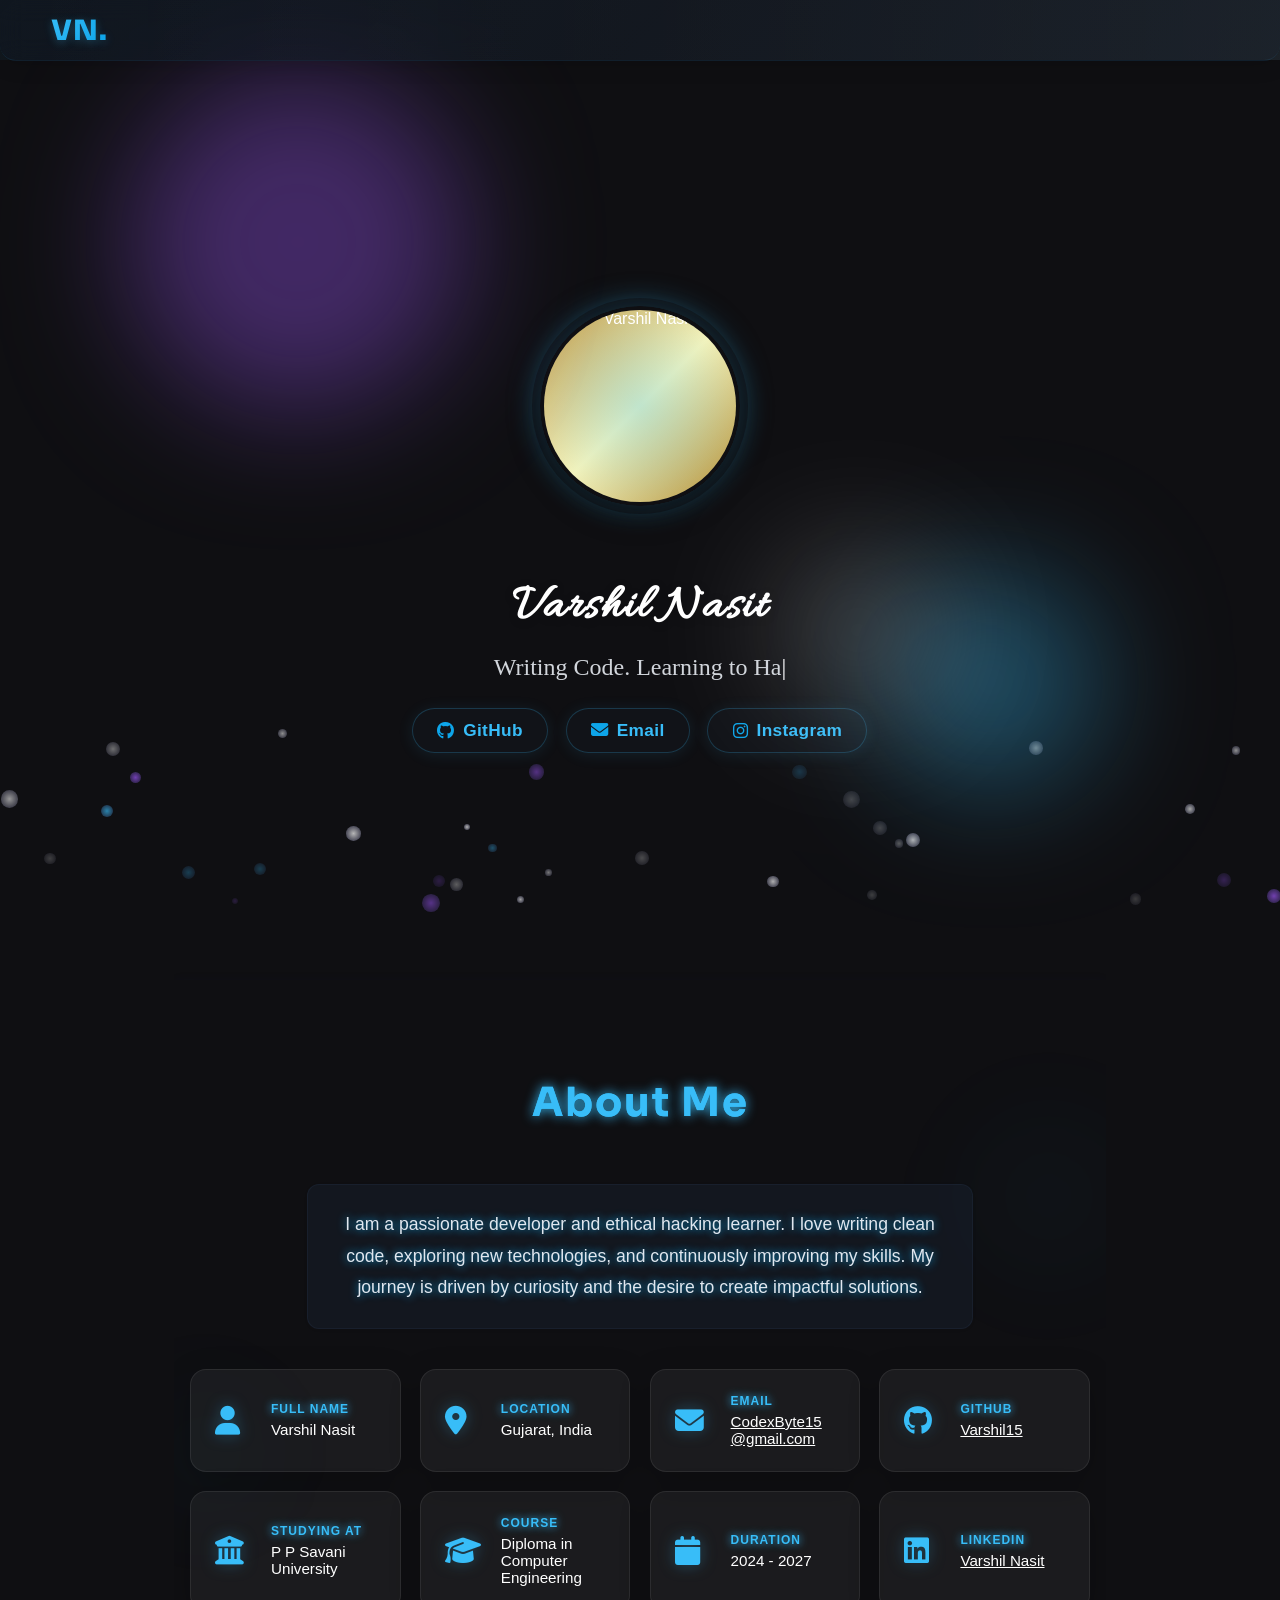
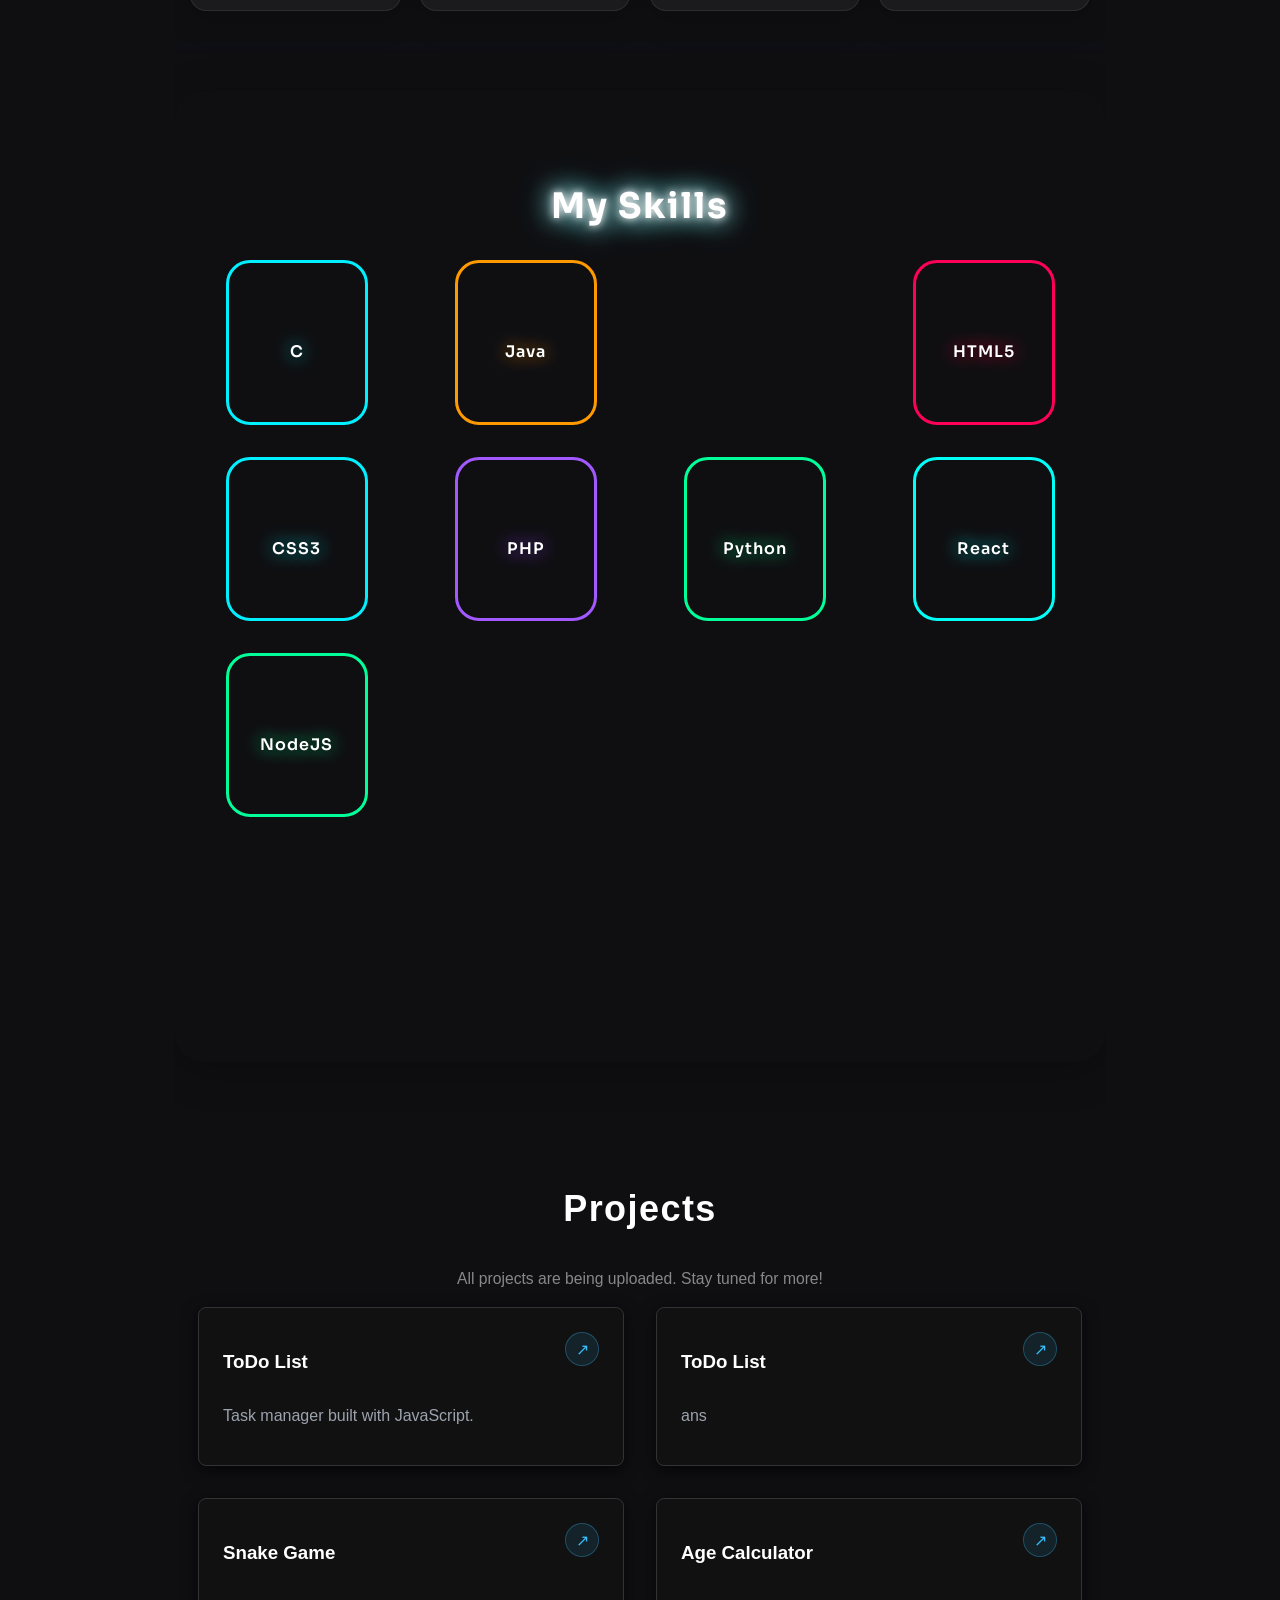
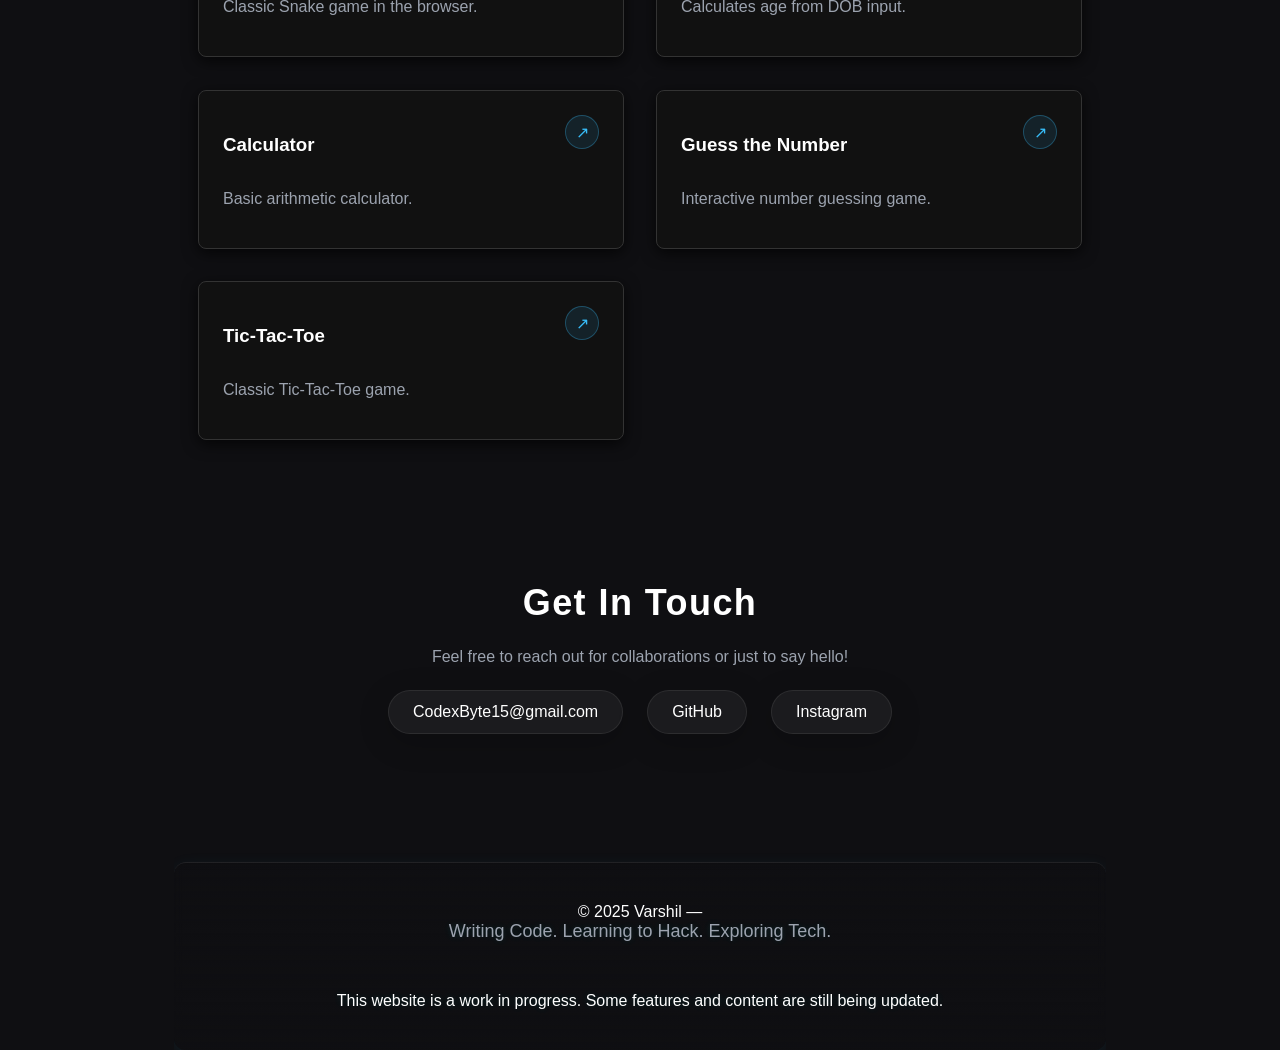
==== commit 2c43e2b3: "Add 'ToDo List' project card to index.html Added a new project card for 'ToDo List' with description" ====
--- a/index.html
+++ b/index.html
@@ -340,6 +340,20 @@
           </a>
           <a
             href="https://varshil15.github.io/Snake-Game/"
+            target="_blank"
+            class="project-card"
+            data-animate
+          >
+            <div class="project-card-header">
+              <h3 class="project-title">ToDo List</h3>
+              <div class="project-logo">↗</div>
+            </div>
+            
+            <p class="project-desc">ans</p>
+          </a>
+          <a
+            src="./ans.html"
+            
             target="_blank"
             class="project-card"
             data-animate
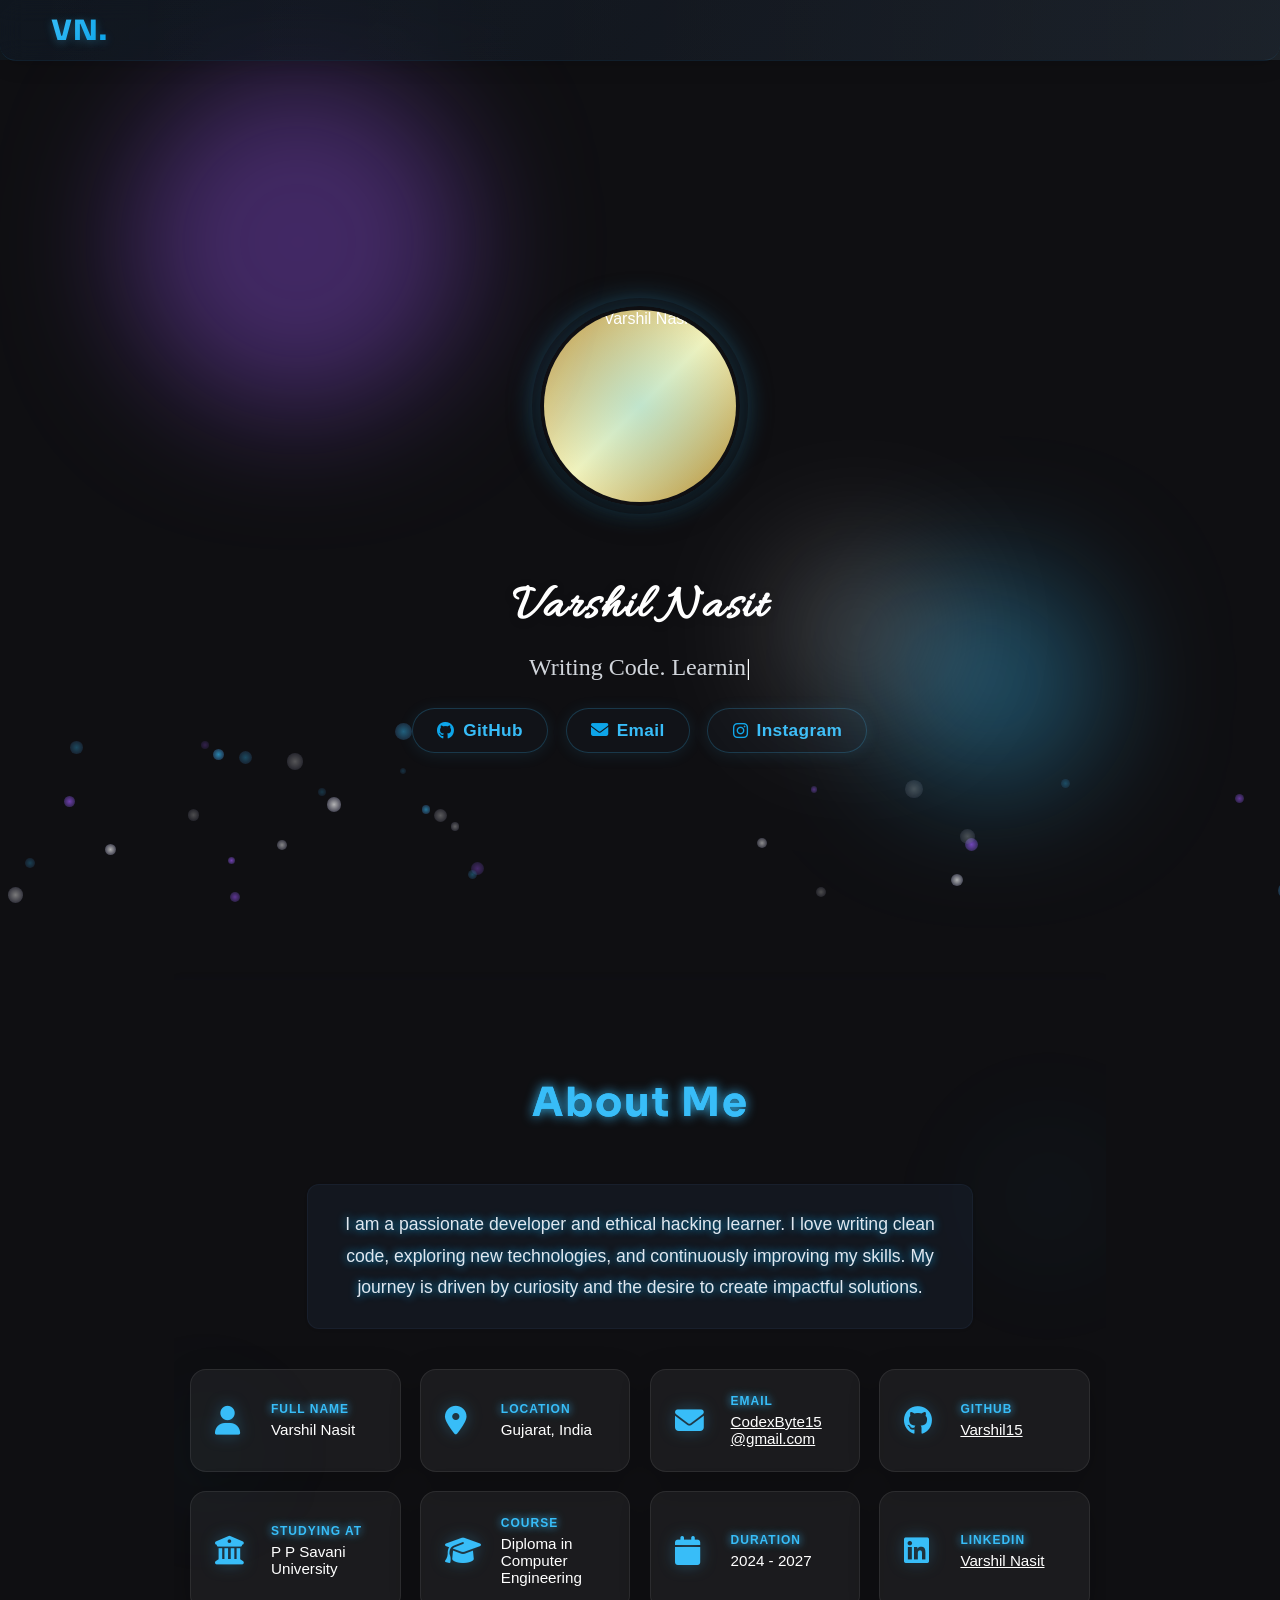
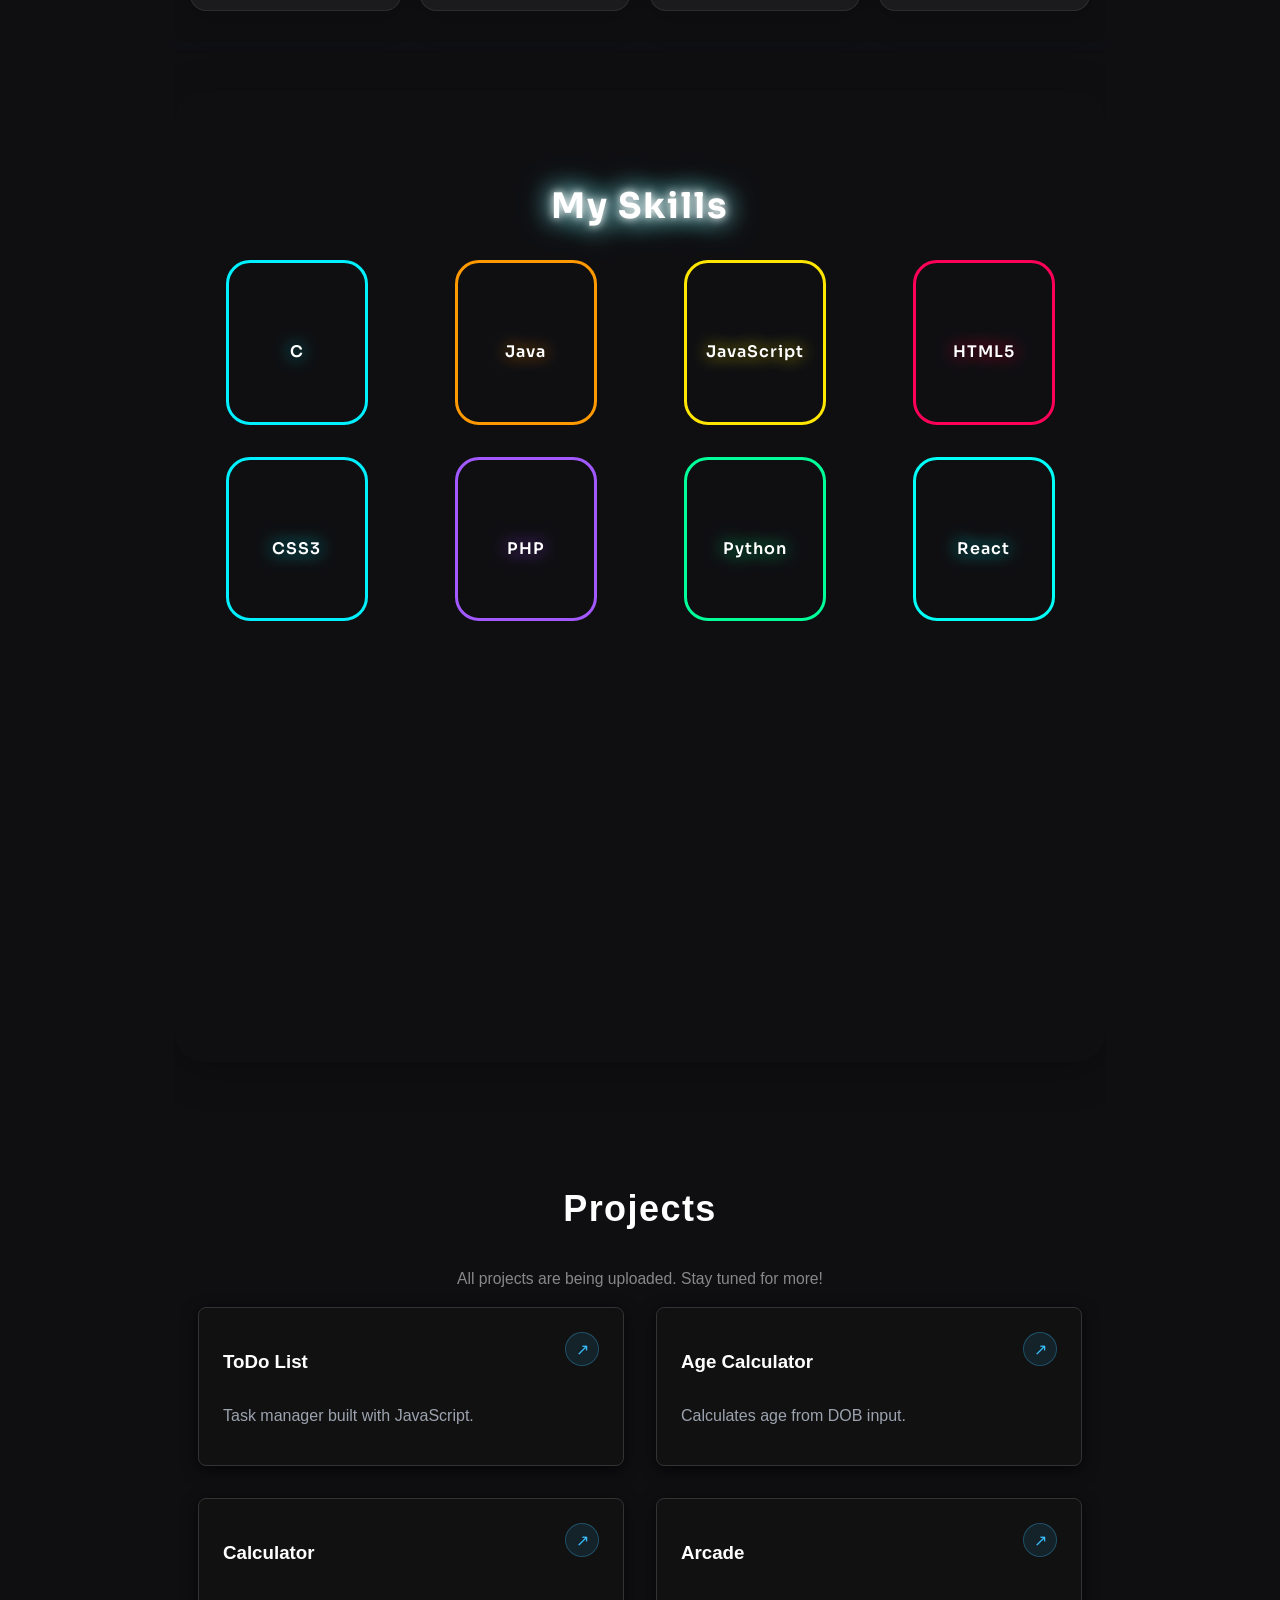
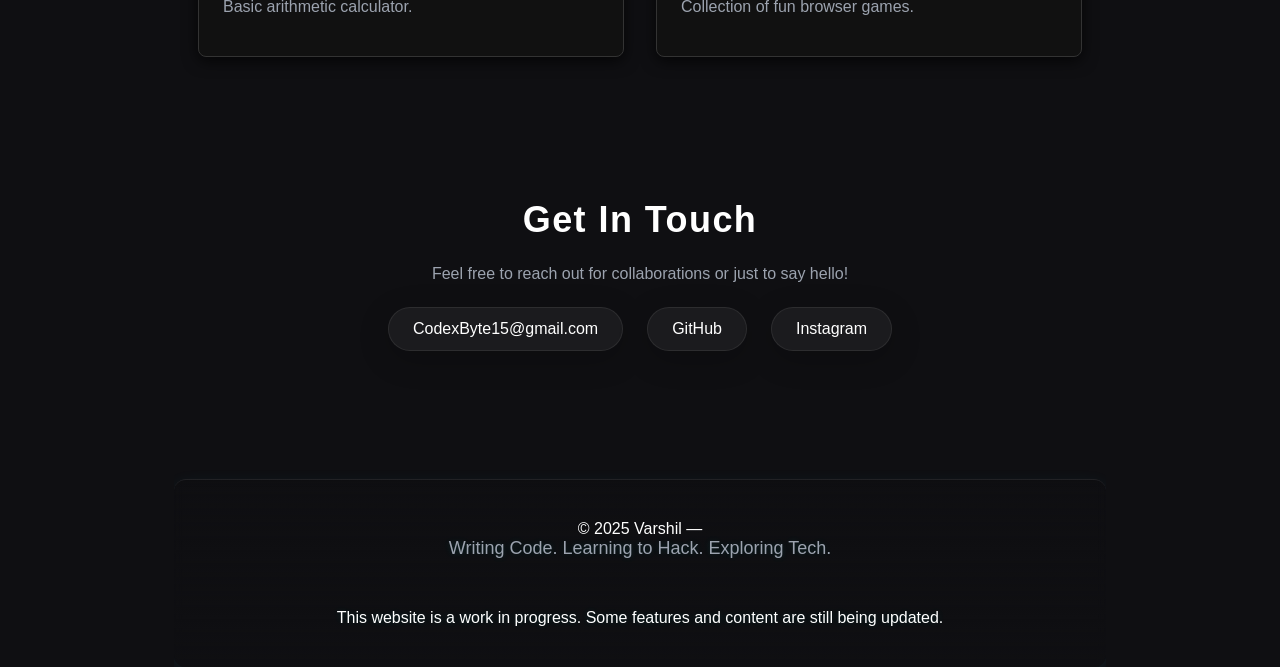
==== commit 314ed8b3: "fix index.html" ====
--- a/index.html
+++ b/index.html
@@ -339,32 +339,6 @@
             <p class="project-desc">Task manager built with JavaScript.</p>
           </a>
           <a
-            href="https://varshil15.github.io/Snake-Game/"
-            target="_blank"
-            class="project-card"
-            data-animate
-          >
-            <div class="project-card-header">
-              <h3 class="project-title">ToDo List</h3>
-              <div class="project-logo">↗</div>
-            </div>
-            
-            <p class="project-desc">ans</p>
-          </a>
-          <a
-            src="./ans.html"
-            
-            target="_blank"
-            class="project-card"
-            data-animate
-          >
-            <div class="project-card-header">
-              <h3 class="project-title">Snake Game</h3>
-              <div class="project-logo">↗</div>
-            </div>
-            <p class="project-desc">Classic Snake game in the browser.</p>
-          </a>
-          <a
             href="https://varshil15.github.io/Age_calculator/"
             target="_blank"
             class="project-card"
@@ -389,28 +363,16 @@
             <p class="project-desc">Basic arithmetic calculator.</p>
           </a>
           <a
-            href="https://varshil15.github.io/Guess-the-Number/"
+            href="https://arcade.varshilnasit.me"
             target="_blank"
             class="project-card"
             data-animate
           >
             <div class="project-card-header">
-              <h3 class="project-title">Guess the Number</h3>
+              <h3 class="project-title">Arcade</h3>
               <div class="project-logo">↗</div>
             </div>
-            <p class="project-desc">Interactive number guessing game.</p>
-          </a>
-          <a
-            href="https://varshil15.github.io/Tic-Tac-Toe/"
-            target="_blank"
-            class="project-card"
-            data-animate
-          >
-            <div class="project-card-header">
-              <h3 class="project-title">Tic-Tac-Toe</h3>
-              <div class="project-logo">↗</div>
-            </div>
-            <p class="project-desc">Classic Tic-Tac-Toe game.</p>
+            <p class="project-desc">Collection of fun browser games.</p>
           </a>
         </div>
       </section>
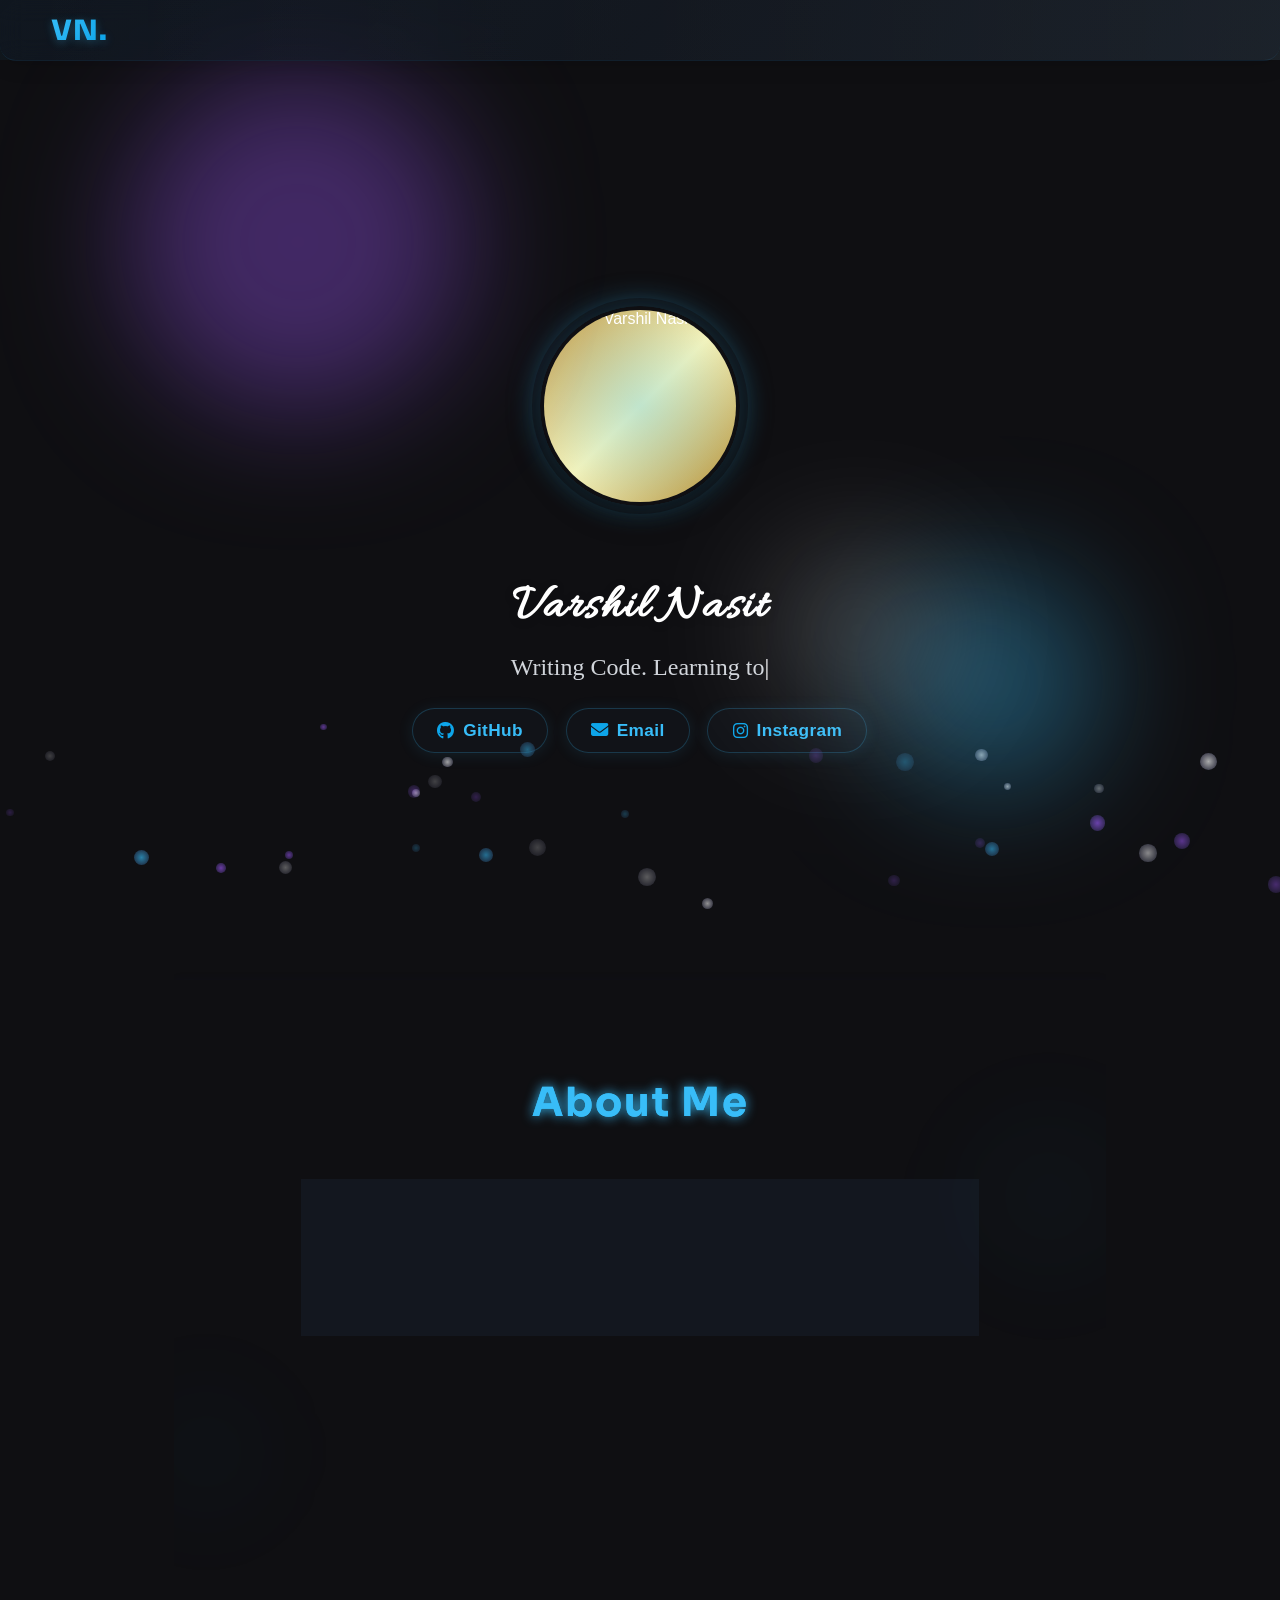
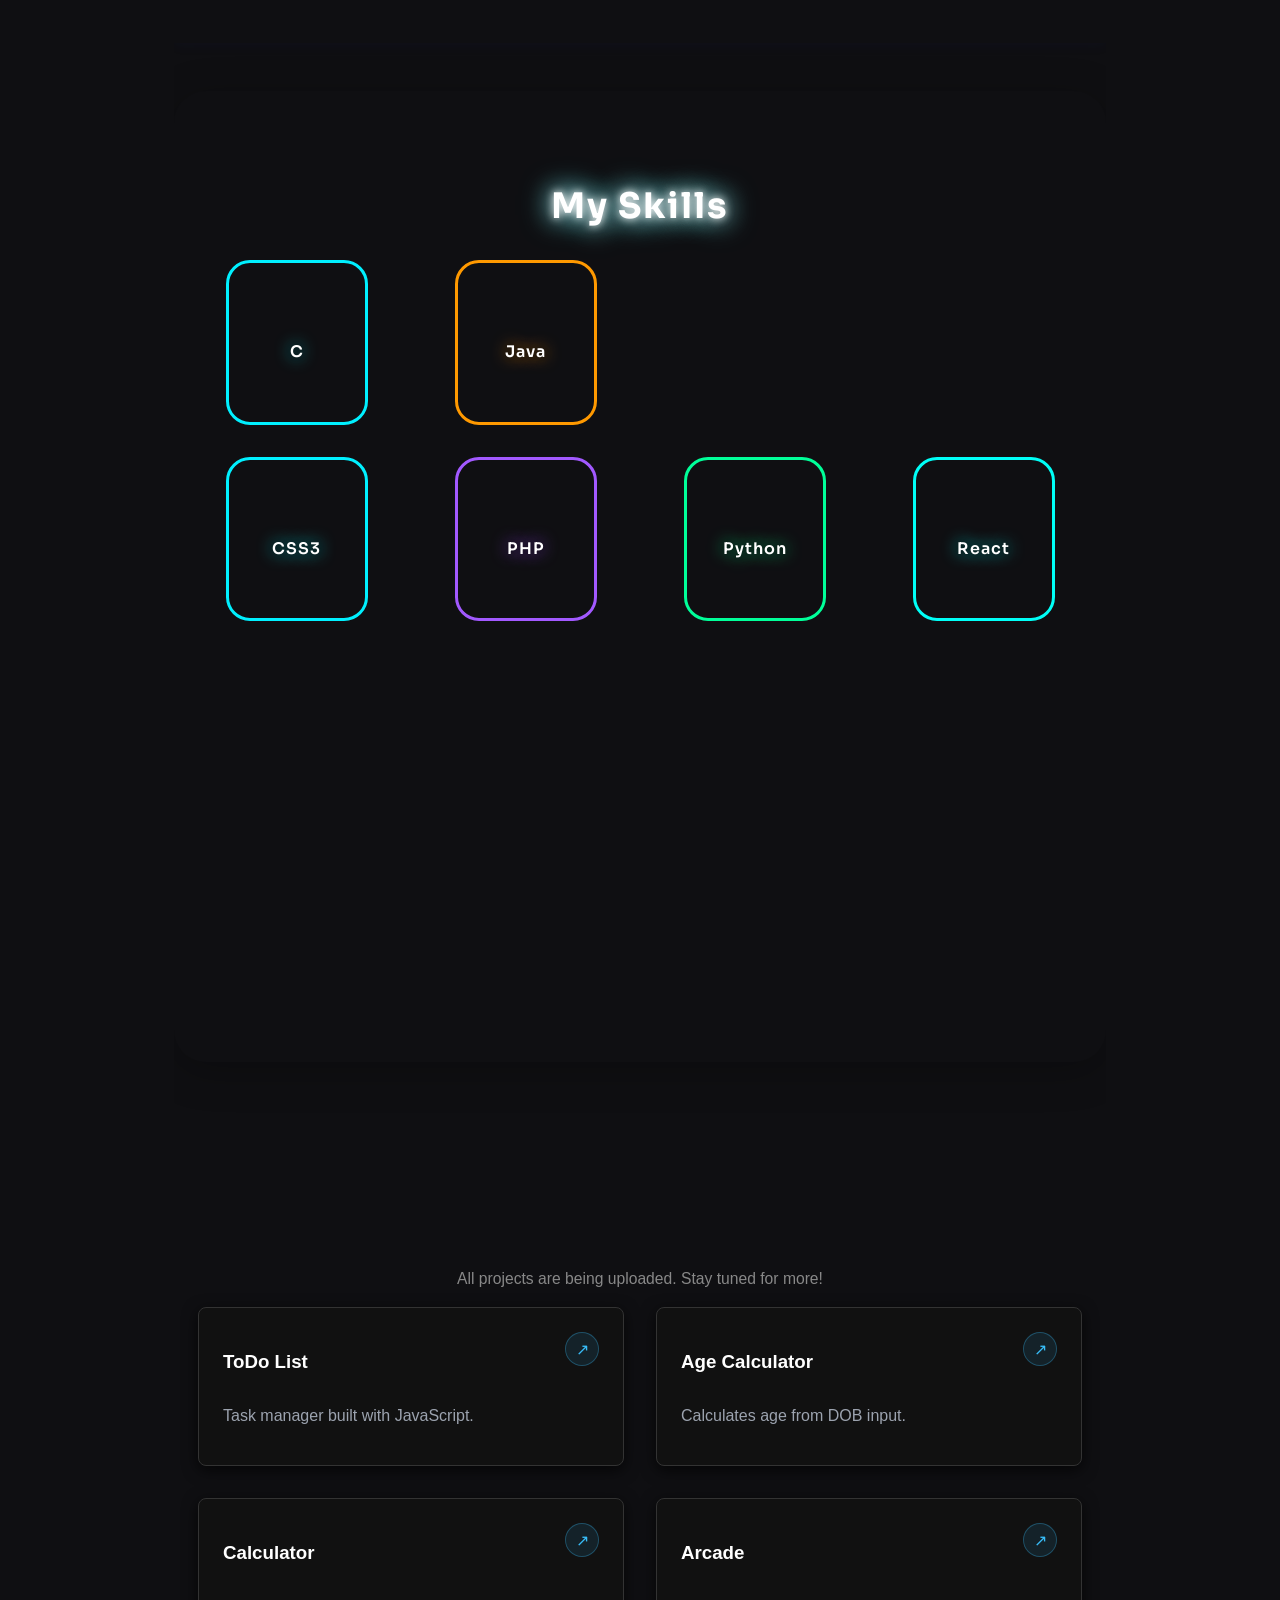
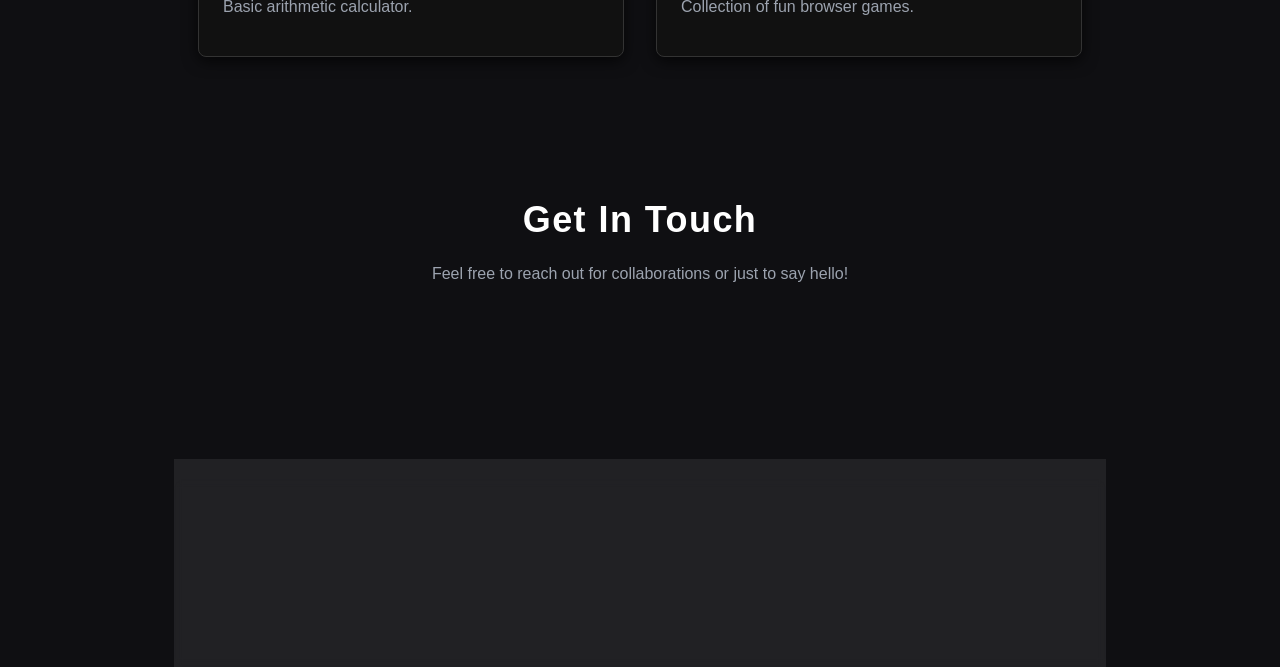
==== commit 48be0424: "Google Indexing" ====
--- a/index.html
+++ b/index.html
@@ -5,6 +5,7 @@
     <meta name="viewport" content="width=device-width, initial-scale=1" />
     <meta property="og:title" content="Varshil Nasit | Portfolio" />
     <meta property="og:site_name" content="Varshil Nasit" />
+    <meta name="google-site-verification" content="cQsduQzeX3to6fGIem9s_29lAbV57I4S2j0cFL602nA" />
     <meta name="twitter:title" content="Varshil Nasit | Portfolio" />
     <meta
       name="description"
